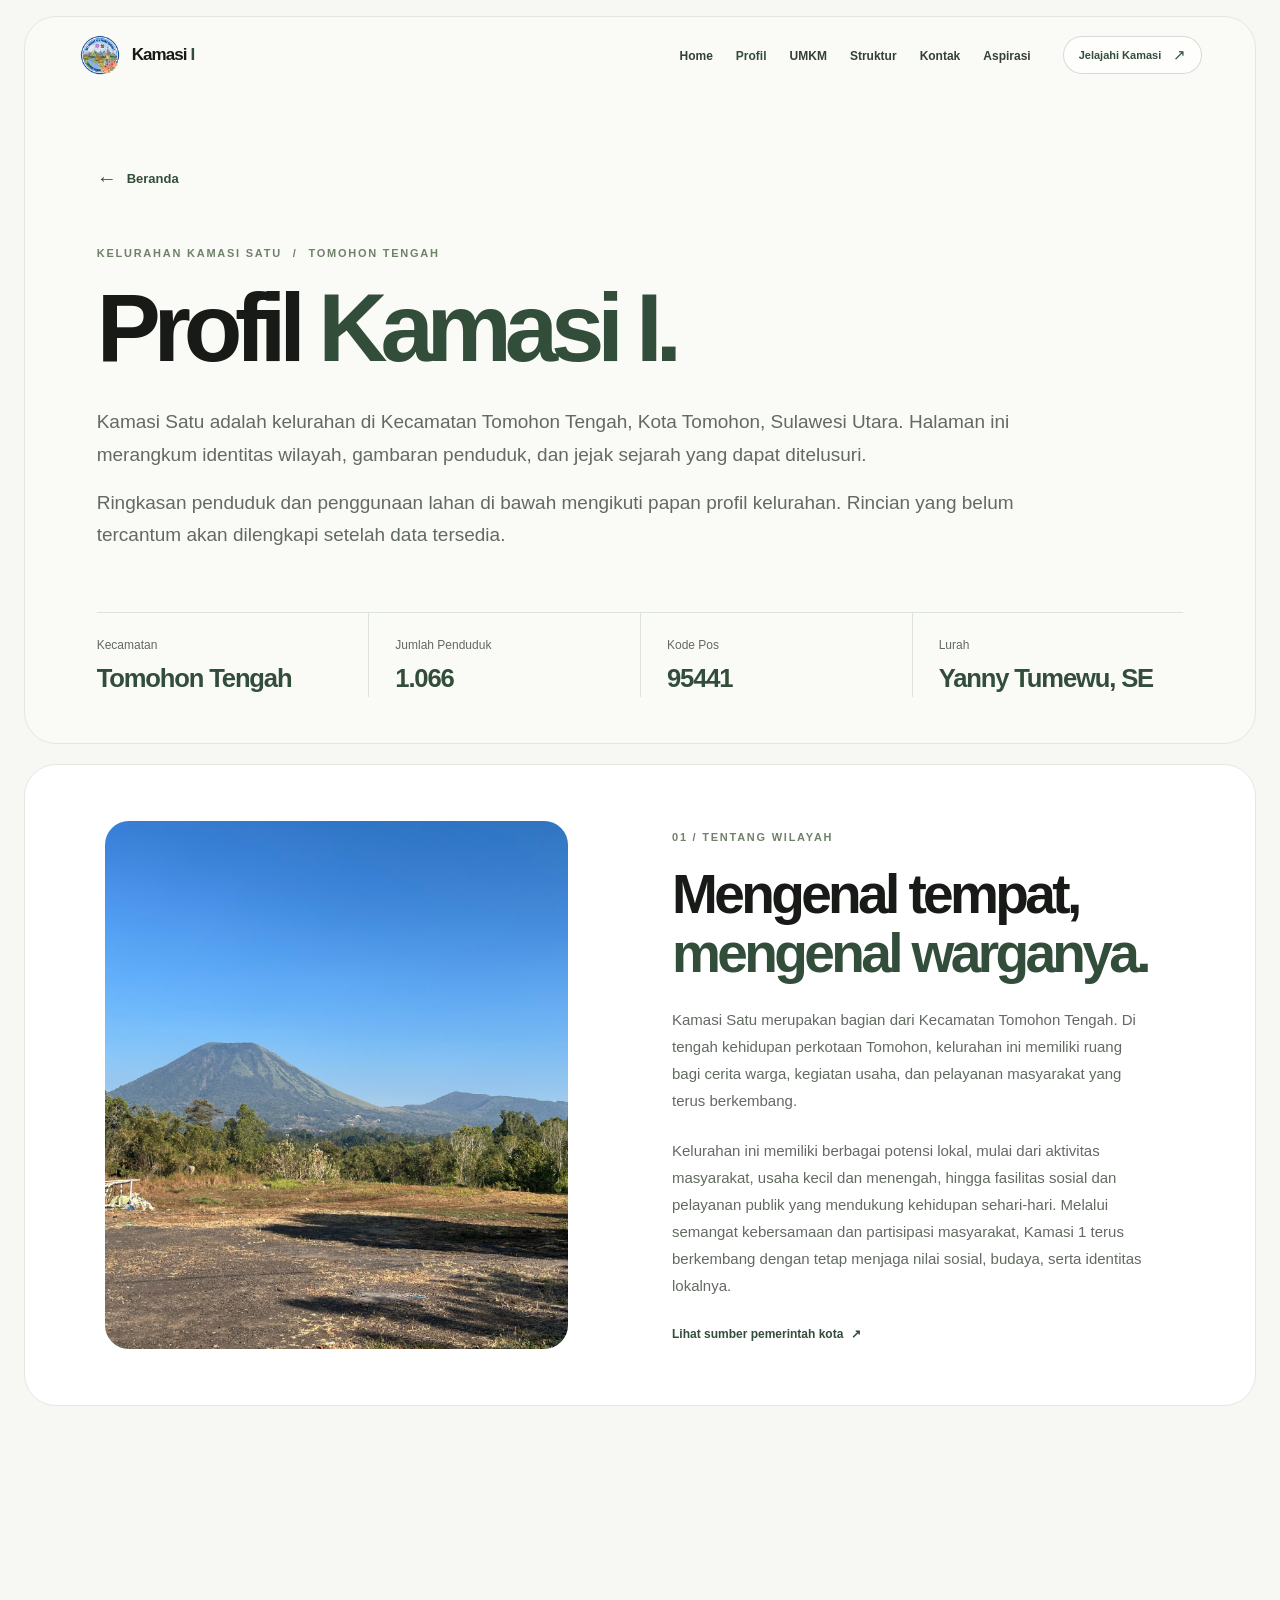
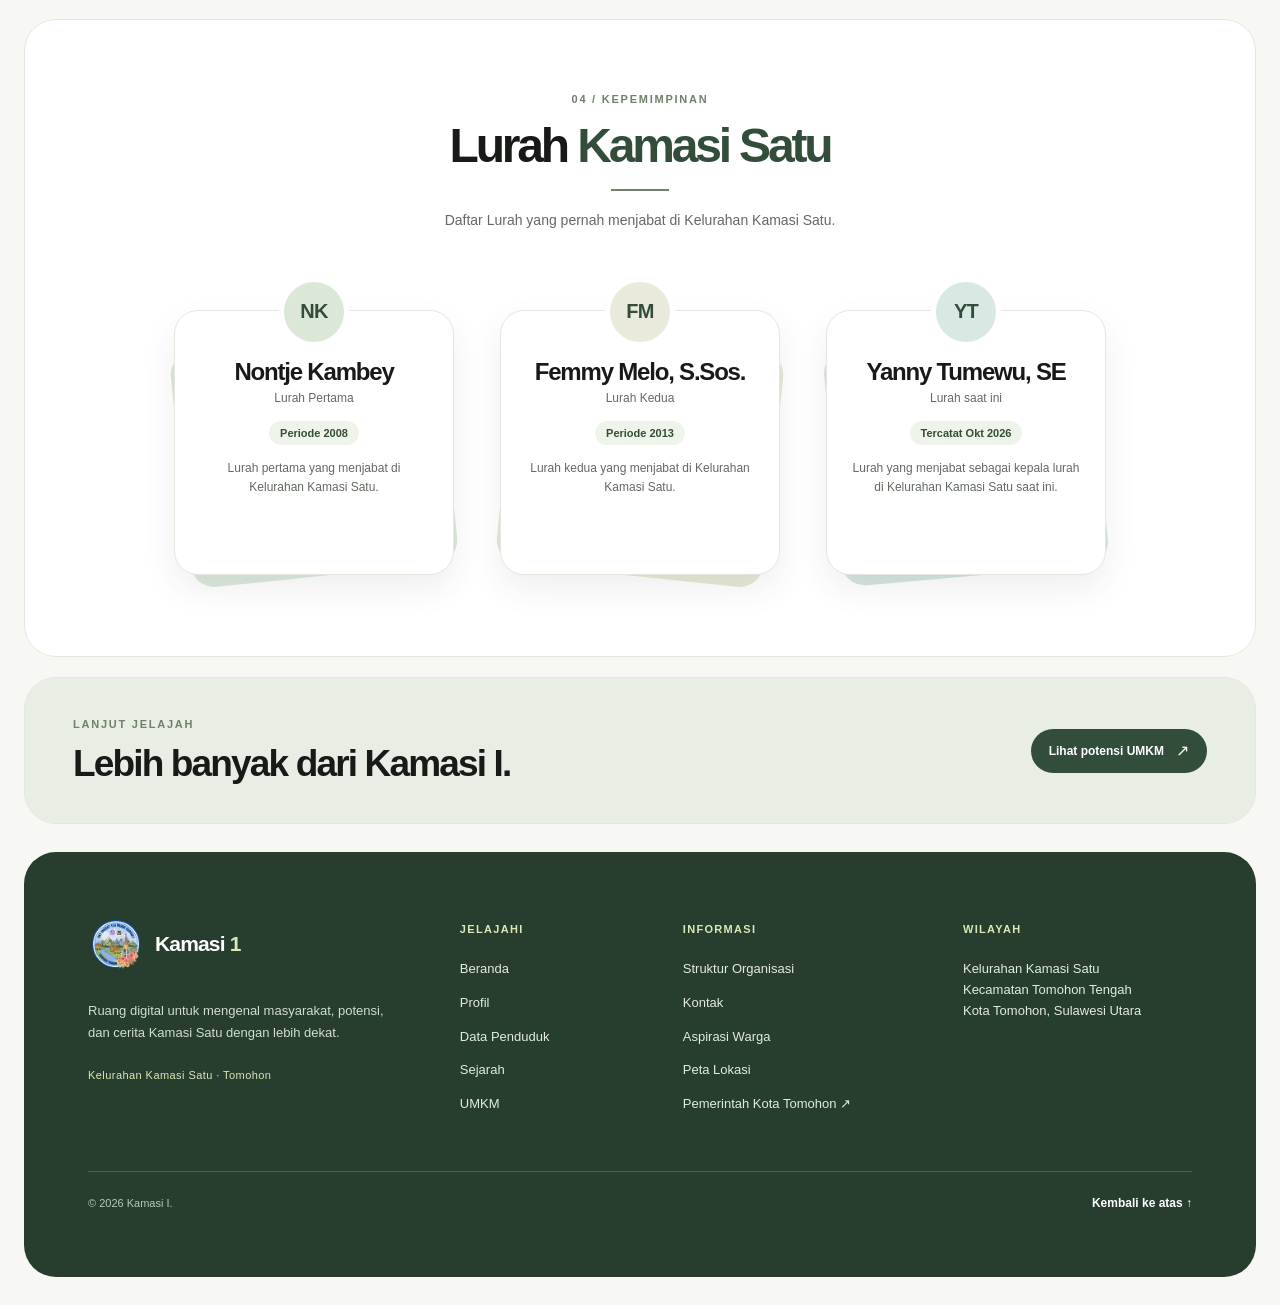
==== profile.html @ f01080e0 "update statistik agama penduduk" ====
<!doctype html>
<html lang="id">
  <head>
    <meta charset="UTF-8" />
    <meta name="viewport" content="width=device-width, initial-scale=1" />
    <meta name="description" content="Profil Kelurahan Kamasi Satu, Tomohon Tengah: identitas wilayah, data penduduk sementara, dan catatan sejarah bersumber." />
    <meta name="theme-color" content="#f7f7f3" />
    <title>Profil Kamasi I — Kota Tomohon</title>
    <link rel="icon" href="assets/icons/logokamasi.png" type="image/png" />
    <link rel="stylesheet" href="css/reset.css" />
    <link rel="stylesheet" href="css/variables.css" />
    <link rel="stylesheet" href="css/style.css" />
    <link rel="stylesheet" href="css/components.css" />
    <link rel="stylesheet" href="css/responsive.css" />
    <link rel="stylesheet" href="css/profile-page.css" />
    <script defer src="js/navbar.js"></script>
    <script defer src="js/animation.js"></script>
    <script defer src="js/umkm.js"></script>
    <script defer src="js/main.js"></script>
  </head>
  <body class="profile-page">
    <a class="skip-link" href="#main-content">Lewati ke konten utama</a>

    <header class="site-header" id="site-header">
      <nav class="navbar container" aria-label="Navigasi utama">
        <a class="navbar__brand" href="index.html#home" aria-label="Kamasi I, kembali ke beranda">
          <img class="navbar__logo" src="assets/icons/logokamasi.png" alt="" width="44" height="44" />
          <span class="navbar__brand-name">Kamasi <span>I</span></span>
        </a>

        <div class="navbar__desktop">
          <ul class="navbar__menu">
            <li><a class="navbar__link" href="index.html#home">Home</a></li>
            <li><a class="navbar__link" href="profile.html" aria-current="page">Profil</a></li>
            <li><a class="navbar__link" href="index.html#umkm">UMKM</a></li>
            <li><a class="navbar__link" href="index.html#structure" aria-label="Struktur Organisasi">Struktur</a></li>
            <li><a class="navbar__link" href="index.html#contact">Kontak</a></li>
            <li><a class="navbar__link" href="index.html#aspiration">Aspirasi</a></li>
          </ul>
          <a class="navbar__cta" href="index.html#umkm">Jelajahi Kamasi <span aria-hidden="true">↗</span></a>
        </div>

        <button class="navbar__toggle" type="button" aria-label="Buka menu navigasi" aria-controls="mobile-menu" aria-expanded="false">
          <span></span><span></span><span></span>
        </button>
        <div class="navbar__mobile" id="mobile-menu" inert>
          <ul class="navbar__mobile-list">
            <li><a href="index.html#home">Home</a></li>
            <li><a href="profile.html" aria-current="page">Profil</a></li>
            <li><a href="index.html#umkm">UMKM</a></li>
            <li><a href="index.html#structure" aria-label="Struktur Organisasi">Struktur</a></li>
            <li><a href="index.html#contact">Kontak</a></li>
            <li><a href="index.html#aspiration">Aspirasi</a></li>
          </ul>
        </div>
      </nav>
    </header>

    <main id="main-content">
      <section class="profile-page__hero container" id="profile" aria-labelledby="profile-page-title">
        <a class="profile-page__back" href="index.html#home"><span aria-hidden="true">←</span> Beranda</a>
        <p class="profile-page__eyebrow animate-in">KELURAHAN KAMASI SATU <span aria-hidden="true">/</span> TOMOHON TENGAH</p>
        <h1 class="profile-page__title animate-in" id="profile-page-title">Profil <span>Kamasi I.</span></h1>
        <div class="profile-page__lead animate-in">
          <p>Kamasi Satu adalah kelurahan di Kecamatan Tomohon Tengah, Kota Tomohon, Sulawesi Utara. Halaman ini merangkum identitas wilayah, gambaran penduduk, dan jejak sejarah yang dapat ditelusuri.</p>
          <p>Ringkasan penduduk dan penggunaan lahan di bawah mengikuti papan profil kelurahan. Rincian yang belum tercantum akan dilengkapi setelah data tersedia.</p>
        </div>

        <dl class="profile-page__quick-facts animate-in" aria-label="Identitas singkat Kamasi Satu">
          <div><dt>Kecamatan</dt><dd>Tomohon Tengah</dd></div>
          <div><dt>Jumlah Penduduk</dt><dd>1.066</dd></div>
          <div><dt>Kode Pos</dt><dd>95441</dd></div>
          <div><dt>Lurah</dt><dd>Yanny Tumewu, SE</dd></div>
        </dl>
      </section>

      <section class="profile-page__overview container" aria-labelledby="overview-title">
        <figure class="profile-page__photo">
          <img src="assets/images/profile/kamasi1.jpg" alt="Pemandangan pegunungan dan kawasan hijau di sekitar Tomohon" width="4032" height="3024" loading="lazy" decoding="async" />
        </figure>
        <div class="profile-page__overview-copy">
          <p class="profile-page__kicker">01 / TENTANG WILAYAH</p>
          <h2 id="overview-title">Mengenal tempat,<br /><span>mengenal warganya.</span></h2>
          <p>Kamasi Satu merupakan bagian dari Kecamatan Tomohon Tengah. Di tengah kehidupan perkotaan Tomohon, kelurahan ini memiliki ruang bagi cerita warga, kegiatan usaha, dan pelayanan masyarakat yang terus berkembang.</p>
          <p>Kelurahan ini memiliki berbagai potensi lokal, mulai dari aktivitas masyarakat, usaha kecil dan menengah, hingga fasilitas sosial dan pelayanan publik yang mendukung kehidupan sehari-hari. Melalui semangat kebersamaan dan partisipasi masyarakat, Kamasi 1 terus berkembang dengan tetap menjaga nilai sosial, budaya, serta identitas lokalnya.</p>
          <a href="https://tomohon.go.id/kecamatan-tomohon-tengah/" target="_blank" rel="noopener noreferrer">Lihat sumber pemerintah kota <span aria-hidden="true">↗</span></a>
        </div>
      </section>

      <section class="profile-page__section profile-page__population container" id="population" aria-labelledby="population-title">
        <div class="profile-page__section-heading">
          <div>
            <p class="profile-page__kicker">02 / STATISTIK WILAYAH</p>
            <h2 id="population-title">Kamasi I <span>dalam angka.</span></h2>
            <p class="profile-page__population-intro">Gambaran penduduk dan penggunaan lahan berdasarkan papan profil kelurahan.</p>
          </div>
        </div>

        <!-- Angka mengikuti foto papan profil. TODO: konfirmasi tahun data, satuan luas, dan total luas wilayah. -->
        <dl class="profile-page__metrics" aria-label="Ringkasan penduduk dan luas lahan Kamasi Satu">
          <div><dt>Penduduk</dt><dd><strong>1.066</strong><span>jiwa</span></dd></div>
          <div><dt>Luas permukiman</dt><dd><strong>32</strong><span>ha/m²</span></dd></div>
          <div><dt>Luas pertanian</dt><dd><strong>33</strong><span>ha/m²</span></dd></div>
          <div><dt>Kepala keluarga</dt><dd><strong>372</strong><span>KK</span></dd></div>
        </dl>

        <figure class="profile-page__gender" aria-label="Komposisi penduduk menurut jenis kelamin">
          <progress class="profile-page__gender-bar" max="1066" value="537" aria-label="Laki-laki 537 jiwa atau 50,4 persen; perempuan 529 jiwa atau 49,6 persen">50,4%</progress>
          <figcaption class="profile-page__gender-legend">
            <p class="profile-page__gender-label profile-page__gender-label--male"><span>Laki-laki <strong>537</strong></span><small>50,4%</small></p>
            <p class="profile-page__gender-label profile-page__gender-label--female"><span>Perempuan <strong>529</strong></span><small>49,6%</small></p>
          </figcaption>
        </figure>

        <div class="profile-page__population-details">
          <div class="profile-page__stat-group">
            <h3>Penggunaan lahan</h3>
            <dl class="profile-page__stat-list">
              <div><dt>Permukiman</dt><dd>32 ha/m²</dd></div>
              <div><dt>Pertanian</dt><dd>33 ha/m²</dd></div>
              <div><dt>Pekarangan</dt><dd>20 ha/m²</dd></div>
              <div><dt>Pemakaman</dt><dd>6.000 m²</dd></div>
            </dl>
          </div>
          <div class="profile-page__stat-group">
            <h3>Kepala keluarga</h3>
            <dl class="profile-page__stat-list">
              <div><dt>Laki-laki</dt><dd>281</dd></div>
              <div><dt>Perempuan</dt><dd>91</dd></div>
              <div><dt>Total</dt><dd>372</dd></div>
            </dl>
          </div>
          <div class="profile-page__stat-group">
            <h3 class="profile-page__age-heading">Kategori usia <span class="profile-page__estimate-label">Estimasi</span></h3>

            <!-- Estimasi proporsional dari 1.065 jiwa yang terisi pada tabel umur; metode dan pembulatan ada di README.md. -->
            <dl class="profile-page__stat-list profile-page__age-estimates" aria-label="Estimasi kategori usia berdasarkan 1.065 jiwa yang tercatat pada tabel umur">
              <div><dt>Balita <small>0–6 tahun</small></dt><dd><strong>≈73</strong><small>jiwa · 6,9%</small></dd></div>
              <div><dt>Anak <small>7–17 tahun</small></dt><dd><strong>≈165</strong><small>jiwa · 15,5%</small></dd></div>
              <div><dt>Dewasa <small>18–64 tahun</small></dt><dd><strong>≈703</strong><small>jiwa · 66,0%</small></dd></div>
              <div><dt>Lansia <small>65+ tahun</small></dt><dd><strong>≈124</strong><small>jiwa · 11,6%</small></dd></div>
            </dl>
          </div>
        </div>
        <div class="profile-page__religion" aria-labelledby="religion-title">
          <h3 id="religion-title">Agama penduduk</h3>
          <!-- Jumlah agama diberikan oleh pengguna; total 1.066 jiwa. -->
          <dl class="profile-page__religion-grid">
            <div><dt>Katolik</dt><dd><strong>67</strong><span>jiwa</span></dd></div>
            <div><dt>Islam</dt><dd><strong>36</strong><span>jiwa</span></dd></div>
            <div><dt>Kristen</dt><dd><strong>963</strong><span>jiwa</span></dd></div>
          </dl>
        </div>
      </section>

      <section class="profile-page__section profile-page__history container" id="history" aria-labelledby="history-title">
        <div class="profile-page__section-heading">
          <div>
            <p class="profile-page__kicker">03 / JEJAK SEJARAH</p>
            <h2 id="history-title">Sejarah mengenai<br /><span>Kamasi Satu</span></h2>
          </div>
        </div>

        <ol class="profile-page__timeline">
          <li>
            <span class="profile-page__year"><time datetime="2008">2008</time></span>
            <div>
              <h3>Awal Pemekaran Kamasi Satu</h3>
              <p>Pertumbuhan populasi yang berpusat di wilayah Tomohon Tengah menuntut adanya efisiensi pelayanan administrasi pemerintahan. Wilayah Kelurahan Kamasi induk kemudian dimekarkan menjadi dua kelurahan, yaitu Kelurahan Kamasi dan Kelurahan Kamasi I</p>
            </div>
          </li>
          <li>
            <span class="profile-page__year"><time datetime="2018">2018</time></span>
            <div>
              <h3>Peringatan satu dekade kelurahan</h3>
              <p>Pemerintah Kota Tomohon memberitakan ibadah syukur HUT ke-10 Kelurahan Kamasi Satu pada 29 Agustus 2018. Peristiwa ini menjadi salah satu penanda sejarah kelurahan yang terdokumentasi.</p>
            </div>
          </li>
          <li>
            <span class="profile-page__year">Kini</span>
            <div>
              <h3>Bagian dari Tomohon Tengah</h3>
              <p>Situs Pemerintah Kota Tomohon mencantumkan Kamasi Satu sebagai salah satu kelurahan di Kecamatan Tomohon Tengah.</p>
            </div>
          </li>
        </ol>
      </section>

      <section class="profile-page__section profile-page__leaders container" id="leaders" aria-labelledby="leaders-title">
        <div class="profile-page__section-heading">
          <div>
            <p class="profile-page__kicker">04 / KEPEMIMPINAN</p>
            <h2 id="leaders-title">Lurah <span>Kamasi Satu</span></h2>
          </div>
          <p>Daftar Lurah yang pernah menjabat di Kelurahan Kamasi Satu.</p>
        </div>

        <ol class="profile-page__leader-list">
          <li class="profile-page__leader">
            <article class="profile-page__leader-card">
              <span class="profile-page__leader-avatar" aria-hidden="true">NK</span>
              <h3>Nontje Kambey</h3>
              <p class="profile-page__leader-role">Lurah Pertama</p>
              <p class="profile-page__leader-period">Periode <time datetime="2008">2008</time></p>
              <p class="profile-page__leader-description">Lurah pertama yang menjabat di Kelurahan Kamasi Satu.</p>
            </article>
          </li>
          <li class="profile-page__leader">
            <article class="profile-page__leader-card">
              <span class="profile-page__leader-avatar" aria-hidden="true">FM</span>
              <h3>Femmy Melo, S.Sos.</h3>
              <p class="profile-page__leader-role">Lurah Kedua</p>
              <p class="profile-page__leader-period">Periode <time datetime="2013">2013</time></p>
              <p class="profile-page__leader-description">Lurah kedua yang menjabat di Kelurahan Kamasi Satu.</p>
            </article>
          </li>
          <li class="profile-page__leader">
            <article class="profile-page__leader-card">
              <span class="profile-page__leader-avatar" aria-hidden="true">YT</span>
              <h3>Yanny Tumewu, SE</h3>
              <p class="profile-page__leader-role">Lurah saat ini</p>
              <p class="profile-page__leader-period">Tercatat <time datetime="2026-10">Okt 2026</time></p>
              <p class="profile-page__leader-description">Lurah yang menjabat sebagai kepala lurah di Kelurahan Kamasi Satu saat ini.</p>
            </article>
          </li>
        </ol>
      </section>

      <div class="profile-page__next container">
        <div><p class="profile-page__kicker">LANJUT JELAJAH</p><h2>Lebih banyak dari Kamasi I.</h2></div>
        <a class="button button--primary" href="index.html#umkm">Lihat potensi UMKM <span aria-hidden="true">↗</span></a>
      </div>
    </main>

    <footer class="site-footer container">
      <div class="site-footer__main">
        <div class="site-footer__about">
          <a class="site-footer__brand" href="index.html#home" aria-label="Kamasi I, kembali ke beranda">
            <img src="assets/icons/logokamasi.png" alt="" width="56" height="56" />
            <span>Kamasi <strong>1</strong></span>
          </a>
          <p>Ruang digital untuk mengenal masyarakat, potensi, dan cerita Kamasi Satu dengan lebih dekat.</p>
          <span class="site-footer__identity">Kelurahan Kamasi Satu · Tomohon</span>
        </div>
        <nav class="site-footer__column" aria-label="Jelajahi situs">
          <h2>Jelajahi</h2>
          <ul>
            <li><a href="index.html#home">Beranda</a></li>
            <li><a href="profile.html">Profil</a></li>
            <li><a href="profile.html#population">Data Penduduk</a></li>
            <li><a href="profile.html#history">Sejarah</a></li>
            <li><a href="index.html#umkm">UMKM</a></li>
          </ul>
        </nav>
        <nav class="site-footer__column" aria-label="Informasi warga">
          <h2>Informasi</h2>
          <ul>
            <li><a href="index.html#structure">Struktur Organisasi</a></li>
            <li><a href="index.html#contact">Kontak</a></li>
            <li><a href="index.html#aspiration">Aspirasi Warga</a></li>
            <li><a href="index.html#contact-map">Peta Lokasi</a></li>
            <li><a href="https://tomohon.go.id/" target="_blank" rel="noopener noreferrer">Pemerintah Kota Tomohon <span aria-hidden="true">↗</span></a></li>
          </ul>
        </nav>
        <div class="site-footer__column site-footer__location">
          <h2>Wilayah</h2>
          <address>Kelurahan Kamasi Satu<br />Kecamatan Tomohon Tengah<br />Kota Tomohon, Sulawesi Utara</address>
        </div>
      </div>
      <div class="site-footer__bottom">
        <p>© <span id="footer-year">2026</span> Kamasi I.</p>
        <a href="#profile">Kembali ke atas <span aria-hidden="true">↑</span></a>
      </div>
    </footer>
  </body>
</html>
---- css/variables.css ----
:root {
  color-scheme: light;
  --background: #f7f7f3;
  --surface: #ffffff;
  --primary: #334d3b;
  --primary-dark: #273d2e;
  --primary-light: #70816a;
  --accent: #dce7b5;
  --text-primary: #181a18;
  --text-secondary: #626a61;
  --border: #e5e7df;
  --radius-small: 10px;
  --radius-medium: 16px;
  --radius-large: 24px;
  --radius-xl: 32px;
  --container-width: 1280px;
  --shadow-soft: 0 12px 34px rgb(35 52 38 / 8%);
  --font-sans: "Inter", "Helvetica Neue", Arial, sans-serif;
}
---- css/style.css ----
body {
  min-width: 320px;
  overflow-x: clip;
  background: var(--background);
  color: var(--text-primary);
  font-family: var(--font-sans);
  -webkit-font-smoothing: antialiased;
}

.container {
  width: min(calc(100% - 48px), var(--container-width));
  margin-inline: auto;
}

.skip-link {
  position: fixed;
  z-index: 100;
  top: 12px;
  left: 12px;
  transform: translateY(-150%);
  border-radius: var(--radius-small);
  background: var(--primary);
  color: var(--surface);
  padding: 12px 16px;
}

.skip-link:focus {
  transform: translateY(0);
}

main {
  padding-top: 16px;
}

.hero {
  position: relative;
  overflow: hidden;
  border: 1px solid rgb(225 229 219 / 80%);
  border-radius: var(--radius-xl);
  background: #f5f6f0;
  box-shadow: 0 18px 55px rgb(40 51 38 / 5%);
  scroll-margin-top: 16px;
}

.hero__viewport { height: var(--hero-panel-height, auto); overflow: hidden; transition: height 500ms cubic-bezier(0.22, 0.68, 0.25, 1); }
.hero__track { display: grid; grid-template-columns: 100% 100%; align-items: start; transition: transform 500ms cubic-bezier(0.22, 0.68, 0.25, 1); }
.hero--video .hero__track { transform: translateX(-100%); }
.hero__slide { position: relative; min-width: 0; }
.hero__slide[hidden] { display: none; }
.hero__slide[inert] { visibility: hidden; transition: visibility 0s 500ms; }
.hero__slide--home { display: grid; grid-template-columns: 47% 53%; min-height: min(820px, max(760px, calc(100svh - 32px))); }
.hero__slide--video { display: flex; flex-direction: column; gap: 26px; padding: 202px clamp(40px, 5vw, 72px) 40px; }
.hero__video-intro { width: 100%; max-width: 960px; align-self: center; }
.hero__video-frame { position: relative; display: grid; width: 100%; max-width: 960px; flex: none; align-self: center; aspect-ratio: 16 / 9; overflow: hidden; border-radius: var(--radius-large); background: #d7dfd0; }
.hero__video-poster,
.hero__video { position: absolute; width: 100%; height: 100%; object-fit: cover; }
.hero__video { object-fit: contain; background: #181a18; }
.hero__video-frame [hidden] { display: none; }

.hero__content {
  position: relative;
  z-index: 2;
  display: flex;
  min-width: 0;
  flex-direction: column;
  justify-content: space-between;
  padding: 184px 16px 210px clamp(40px, 5vw, 72px);
}

.hero__intro {
  position: relative;
  z-index: 2;
}

.hero__eyebrow {
  display: flex;
  align-items: center;
  gap: 11px;
  color: var(--primary);
  font-size: 11px;
  font-weight: 700;
  letter-spacing: 0.19em;
  line-height: 1.5;
  text-transform: uppercase;
}

.hero__eyebrow-dot,
.hero__visual-label-dot {
  width: 7px;
  height: 7px;
  flex: none;
  border-radius: 50%;
  background: #8da276;
  box-shadow: 0 0 0 4px rgb(141 162 118 / 16%);
}

.hero__title {
  width: max-content;
  max-width: calc(100vw - 48px);
  margin-top: 32px;
  font-size: clamp(52px, 5.1vw, 70px);
  font-weight: 550;
  letter-spacing: -0.068em;
  line-height: 1.035;
}

.hero__title span {
  color: var(--primary);
}

.hero__description {
  max-width: 430px;
  margin-top: 29px;
  color: var(--text-secondary);
  font-size: 16px;
  line-height: 1.8;
}

.hero__actions {
  display: flex;
  flex-wrap: wrap;
  align-items: center;
  gap: 8px;
  margin-top: 26px;
}

.hero__location {
  display: flex;
  align-items: center;
  gap: 10px;
  margin-top: 32px;
  color: var(--text-secondary);
  font-size: 11px;
  font-weight: 600;
  letter-spacing: 0.07em;
  text-transform: uppercase;
}

.hero__location-line {
  width: 22px;
  height: 1px;
  background: var(--primary-light);
}

.hero__visual {
  position: relative;
  min-width: 0;
  overflow: hidden;
  background: linear-gradient(155deg, #d7dfd0 8%, #829779 50%, #3f6247 100%);
}

.hero__visual::before,
.hero__visual::after {
  position: absolute;
  right: -10%;
  bottom: -18%;
  width: 120%;
  height: 52%;
  border-radius: 50% 50% 0 0;
  background: rgb(30 70 48 / 25%);
  content: "";
}

.hero__visual::after {
  right: 15%;
  bottom: -26%;
  background: rgb(24 58 42 / 25%);
}

.hero__image {
  position: absolute;
  z-index: 1;
  width: 100%;
  height: 100%;
  object-fit: cover;
  object-position: 58% center;
}

.hero__visual--image-missing .hero__image {
  display: none;
}

.hero__visual-wash {
  position: absolute;
  z-index: 2;
  inset: 0;
  background: linear-gradient(90deg, #f5f6f0 0%, rgb(245 246 240 / 88%) 5%, rgb(245 246 240 / 38%) 23%, transparent 48%),
    linear-gradient(0deg, rgb(20 35 24 / 28%), transparent 30%);
  pointer-events: none;
}

.hero__visual-label {
  position: absolute;
  z-index: 3;
  right: 32px;
  bottom: 42px;
  display: flex;
  align-items: center;
  gap: 10px;
  border: 1px solid rgb(255 255 255 / 30%);
  border-radius: 100px;
  background: rgb(29 47 34 / 38%);
  color: #fff;
  padding: 10px 14px;
  font-size: 11px;
  letter-spacing: 0.02em;
  backdrop-filter: blur(8px);
}

.hero__visual-label-dot {
  width: 5px;
  height: 5px;
  background: var(--accent);
  box-shadow: none;
}

.profile {
  margin-top: 28px;
  border: 1px solid var(--border);
  border-radius: var(--radius-xl);
  background: var(--surface);
  padding: clamp(36px, 5vw, 72px);
  scroll-margin-top: 100px;
}

.profile__header {
  display: grid;
  grid-template-columns: 1.15fr 0.85fr;
  align-items: end;
  gap: 48px;
  margin-bottom: 42px;
}

.profile__title {
  margin-top: 28px;
  font-size: clamp(42px, 4.5vw, 60px);
  font-weight: 550;
  letter-spacing: -0.063em;
  line-height: 1.08;
}

.profile__title span { color: var(--primary); }

.profile__lead {
  max-width: 420px;
  padding-bottom: 5px;
  color: var(--text-secondary);
  font-size: 15px;
  line-height: 1.8;
}

.profile__grid {
  display: grid;
  grid-template-columns: 1.1fr 0.9fr;
  gap: 20px;
}

.profile__image-wrap {
  position: relative;
  min-width: 0;
  min-height: 560px;
  margin: 0;
  overflow: hidden;
  border-radius: var(--radius-large);
  background: linear-gradient(145deg, #dfe8d7, #809b80 58%, #355340);
}

.profile__image {
  position: absolute;
  width: 100%;
  height: 100%;
  object-fit: cover;
  object-position: 53% center;
}

.profile__image-wrap--image-missing .profile__image { display: none; }

.profile__image-caption {
  position: absolute;
  right: 22px;
  bottom: 22px;
  border: 1px solid rgb(255 255 255 / 40%);
  border-radius: 100px;
  background: rgb(255 255 255 / 89%);
  color: var(--primary);
  padding: 10px 15px;
  font-size: 11px;
  font-weight: 650;
  backdrop-filter: blur(8px);
}

.profile__summary {
  display: flex;
  min-width: 0;
  flex-direction: column;
  justify-content: space-between;
  gap: 24px;
  border: 1px solid #ebeee5;
  border-radius: var(--radius-large);
  background: #f5f7f1;
  padding: clamp(24px, 2.8vw, 36px);
}

.profile__summary-title {
  margin-top: 0;
  font-size: clamp(30px, 3vw, 40px);
  font-weight: 550;
  letter-spacing: -0.055em;
  line-height: 1.13;
}

.profile__summary-text {
  max-width: 410px;
  margin-top: 16px;
  color: var(--text-secondary);
  font-size: 14px;
  line-height: 1.75;
}

.profile__facts {
  display: grid;
  grid-template-columns: repeat(2, minmax(0, 1fr));
  gap: 8px;
  margin: 0;
}

.profile__footnote {
  margin-top: 22px;
  color: var(--text-secondary);
  font-size: 11px;
  line-height: 1.6;
}

.population {
  margin-top: 28px;
  border: 1px solid #dfe6db;
  border-radius: var(--radius-xl);
  background: #edf2e9;
  padding: clamp(36px, 5vw, 72px);
  scroll-margin-top: 100px;
}

.population__header {
  display: grid;
  grid-template-columns: 1.15fr 0.85fr;
  align-items: end;
  gap: 48px;
  margin-bottom: 42px;
}

.population__title {
  margin-top: 28px;
  font-size: clamp(44px, 4.7vw, 62px);
  font-weight: 550;
  letter-spacing: -0.063em;
  line-height: 1.06;
}

.population__title span { color: var(--primary); }

.population__header-side {
  max-width: 420px;
  padding-bottom: 5px;
}

.population__header-side p {
  margin-top: 18px;
  color: var(--text-secondary);
  font-size: 15px;
  line-height: 1.75;
}

.population__overview {
  display: grid;
  grid-template-columns: 0.92fr 1.08fr;
  gap: 16px;
}

.population__summary-cards {
  display: grid;
  grid-template-columns: repeat(2, minmax(0, 1fr));
  gap: 14px;
}

.population__age-panel {
  margin-top: 16px;
  border: 1px solid var(--border);
  border-radius: var(--radius-large);
  background: var(--surface);
  padding: clamp(28px, 3.5vw, 42px);
}

.population__age-heading {
  display: flex;
  align-items: end;
  justify-content: space-between;
  gap: 32px;
  margin-bottom: 35px;
}

.population__age-heading h3 {
  margin-top: 8px;
  font-size: 30px;
  font-weight: 550;
  letter-spacing: -0.045em;
}

.population__age-heading > p {
  max-width: 250px;
  color: var(--text-secondary);
  font-size: 12px;
  line-height: 1.6;
}

.population__age-list {
  display: grid;
  grid-template-columns: repeat(3, minmax(0, 1fr));
  gap: 34px;
}

.population__note {
  margin-top: 30px;
  padding-top: 19px;
  border-top: 1px solid var(--border);
  color: var(--text-secondary);
  font-size: 11px;
  line-height: 1.6;
}

.umkm,
.history,
.structure,
.contact {
  margin-top: 28px;
  border: 1px solid var(--border);
  border-radius: var(--radius-xl);
  padding: clamp(36px, 5vw, 72px);
  scroll-margin-top: 100px;
}

.umkm { background: var(--surface); }
.history { background: #f4f3ed; }
.structure { background: var(--surface); }
.contact { background: #fafbf7; padding: clamp(28px, 4vw, 52px); }

.history__header,
.structure__header {
  display: grid;
  grid-template-columns: 1.15fr 0.85fr;
  align-items: end;
  gap: 48px;
  margin-bottom: 42px;
}

.contact__header { display: block; margin-bottom: 30px; }
.contact .contact__title { margin-top: 0; font-size: clamp(38px, 4.3vw, 54px); }

.history__title,
.structure__title,
.contact__title {
  margin-top: 28px;
  font-size: clamp(42px, 4.5vw, 60px);
  font-weight: 550;
  letter-spacing: -0.063em;
  line-height: 1.08;
}

.history__title span,
.structure__title span,
.contact__title span { color: var(--primary); }

.history__header-side,
.structure__header-side,
.contact__header-side { max-width: 420px; padding-bottom: 5px; }

.history__header-side p,
.structure__header-side p,
.contact__header-side p {
  margin-top: 18px;
  color: var(--text-secondary);
  font-size: 15px;
  line-height: 1.75;
}

.umkm__eyebrow { color: var(--primary-light); font-size: 10px; font-weight: 700; letter-spacing: 0.14em; }
.umkm__title { margin-top: 17px; font-size: clamp(48px, 5.6vw, 72px); font-weight: 550; letter-spacing: -0.07em; line-height: 1.02; }
.umkm__title span { color: var(--primary); }
.umkm__intro { max-width: 720px; margin-top: 18px; color: var(--text-secondary); font-size: clamp(16px, 1.6vw, 19px); line-height: 1.6; }

.umkm__panel {
  display: grid;
  grid-template-columns: 1.05fr 0.95fr;
  align-items: center;
  gap: clamp(24px, 3.5vw, 48px);
  margin-top: 26px;
}
.umkm__panel[hidden] { display: none; }

.umkm__visual {
  position: relative;
  min-width: 0;
  min-height: 360px;
  margin: 0;
  overflow: hidden;
  border-radius: var(--radius-large);
  background: #e2e9dc;
}

.umkm__visual::after {
  position: absolute;
  inset: 60% 0 0;
  background: linear-gradient(0deg, rgb(20 35 24 / 25%), transparent);
  content: "";
  pointer-events: none;
}

.umkm__image {
  position: absolute;
  inset: 0;
  width: 100%;
  height: 100%;
  object-fit: cover;
  object-position: center;
}

.umkm__visual--image-missing .umkm__image { display: none; }
.umkm__visual--image-missing .umkm__image-caption { display: none; }
.umkm__visual--image-missing::before { position: absolute; inset: 0; display: grid; place-items: center; color: var(--primary); content: "Foto belum tersedia"; font-size: 14px; font-weight: 650; }

.umkm__image-caption {
  position: absolute;
  z-index: 1;
  bottom: 22px;
  left: 22px;
  border: 1px solid rgb(255 255 255 / 40%);
  border-radius: 100px;
  background: rgb(255 255 255 / 91%);
  color: var(--primary);
  padding: 10px 15px;
  font-size: 11px;
  font-weight: 650;
  backdrop-filter: blur(8px);
}

.umkm__detail { min-width: 0; padding-block: 8px; }
.umkm__detail-kicker { color: var(--primary-light); font-size: 10px; font-weight: 700; letter-spacing: 0.12em; }
.umkm__detail h3 { margin-top: 12px; font-size: clamp(36px, 3.6vw, 48px); font-weight: 550; letter-spacing: -0.065em; line-height: 1.06; }
.umkm__detail-lead { max-width: 530px; margin-top: 16px; color: var(--text-secondary); font-size: clamp(15px, 1.4vw, 18px); line-height: 1.65; }
.umkm__detail-note { max-width: 530px; margin-top: 20px; border-top: 1px solid var(--border); padding-top: 16px; color: var(--text-secondary); font-size: 12px; line-height: 1.6; }

.umkm__footnote,
.history__footnote,
.structure__footnote,
.contact__footnote {
  margin-top: 22px;
  color: var(--text-secondary);
  font-size: 11px;
  line-height: 1.6;
}

.history__grid {
  display: grid;
  grid-template-columns: 0.84fr 1.16fr;
  gap: 18px;
}

.history__timeline-wrap {
  min-width: 0;
  border: 1px solid var(--border);
  border-radius: var(--radius-large);
  background: var(--surface);
  padding: clamp(28px, 3.5vw, 44px);
}

.structure__chart { max-width: 1120px; margin-inline: auto; }

.structure__branches {
  position: relative;
  height: 56px;
  margin-inline: 16.66%;
  border-bottom: 1px solid #d8e1d4;
}

.structure__branches::before {
  position: absolute;
  top: 0;
  left: 50%;
  height: 100%;
  border-left: 1px solid #d8e1d4;
  content: "";
}

.structure__team {
  display: grid;
  grid-template-columns: repeat(3, minmax(0, 1fr));
  gap: 16px;
  margin-top: 18px;
}

.structure__neighborhoods {
  max-width: 1120px;
  margin: 48px auto 0;
  border-top: 1px solid var(--border);
  padding-top: 36px;
  scroll-margin-top: 100px;
}

.structure__neighborhoods-header {
  display: flex;
  align-items: end;
  justify-content: space-between;
  gap: 24px;
}

.structure__neighborhoods-kicker {
  color: var(--primary-light);
  font-size: 10px;
  font-weight: 700;
  letter-spacing: 0.12em;
}

.structure__neighborhoods-header h3 {
  margin-top: 8px;
  font-size: clamp(26px, 2.8vw, 34px);
  font-weight: 550;
  letter-spacing: -0.05em;
  line-height: 1.15;
}

.structure__neighborhoods-header > p {
  max-width: 390px;
  color: var(--text-secondary);
  font-size: 13px;
  line-height: 1.6;
}

.structure__neighborhoods-grid {
  display: flex;
  flex-wrap: wrap;
  justify-content: center;
  gap: 16px;
  margin-top: 25px;
}

.contact__grid {
  display: grid;
  grid-template-columns: 0.9fr 1.1fr;
  gap: 18px;
}

.contact__details { display: grid; gap: 0; }

.contact__map {
  margin-top: 28px;
  border: 1px solid var(--border);
  border-radius: var(--radius-large);
  background: var(--surface);
  padding: clamp(22px, 3vw, 34px);
  scroll-margin-top: 100px;
}

.contact__map-heading {
  display: flex;
  align-items: end;
  justify-content: space-between;
  gap: 28px;
}

.contact__map-heading > div { max-width: 520px; }
.contact__map-heading h3 { margin-top: 11px; font-size: clamp(27px, 2.7vw, 36px); font-weight: 550; letter-spacing: -0.05em; line-height: 1.15; }
.contact__map-heading p:last-child { margin-top: 10px; color: var(--text-secondary); font-size: 13px; line-height: 1.6; }

.contact__map-frame {
  height: 390px;
  margin-top: 24px;
  overflow: hidden;
  border-radius: var(--radius-medium);
  background: #dbe5d7;
}

.contact__map-frame iframe { display: block; width: 100%; height: 100%; border: 0; }

.aspiration {
  position: relative;
  isolation: isolate;
  display: grid;
  grid-template-columns: minmax(0, 0.9fr) minmax(0, 1.1fr);
  gap: clamp(28px, 4vw, 52px);
  margin-top: 28px;
  overflow: hidden;
  border: 1px solid var(--border);
  border-radius: var(--radius-xl);
  background: #edf2e5;
  padding: clamp(28px, 4vw, 52px);
  scroll-margin-top: 100px;
}

.aspiration::before { position: absolute; z-index: -1; top: -220px; left: -180px; width: 500px; height: 500px; border: 40px solid rgb(112 129 106 / 6%); border-radius: 50%; content: ""; pointer-events: none; }
.aspiration__intro { min-width: 0; padding-top: 8px; }
.aspiration__title { margin-top: 20px; font-size: clamp(40px, 4.2vw, 54px); font-weight: 550; letter-spacing: -0.065em; line-height: 1.05; }
.aspiration__title span { color: var(--primary); }
.aspiration__description { max-width: 400px; margin-top: 20px; color: var(--text-secondary); font-size: 15px; line-height: 1.7; }
.aspiration__steps { display: grid; gap: 24px; margin: 34px 0 0; padding: 0; list-style: none; }
.aspiration__tips { display: grid; gap: 7px; margin: 18px 0 22px; padding-left: 17px; color: var(--text-secondary); font-size: 12px; line-height: 1.65; list-style: disc; }
.aspiration__destination { display: flex; flex-wrap: wrap; align-items: baseline; justify-content: space-between; gap: 6px 12px; margin-top: 14px; color: var(--text-secondary); font-size: 11px; }
.aspiration__destination strong { color: var(--primary); font-size: 12px; font-weight: 650; white-space: nowrap; }
.aspiration__hint { margin-top: 10px; color: var(--text-secondary); font-size: 11px; line-height: 1.6; }

.site-footer {
  margin-top: 28px;
  margin-bottom: 28px;
  border-radius: var(--radius-xl);
  background: var(--primary-dark);
  color: var(--surface);
  padding: clamp(34px, 5vw, 64px);
}

.site-footer__main {
  display: grid;
  grid-template-columns: 1.4fr 0.75fr 1fr 1fr;
  gap: clamp(24px, 4vw, 60px);
}

.site-footer__about { max-width: 300px; }
.site-footer__brand { display: inline-flex; align-items: center; gap: 11px; font-size: 21px; font-weight: 600; letter-spacing: -0.04em; }
.site-footer__brand img { width: 56px; height: 56px; flex: none; border-radius: 50%; object-fit: contain; }
.site-footer__brand strong { color: var(--accent); font-weight: 600; }
.site-footer__about > p { margin-top: 24px; color: #d1ddcf; font-size: 13px; line-height: 1.7; }
.site-footer__identity { display: inline-block; margin-top: 25px; color: var(--accent); font-size: 11px; letter-spacing: 0.04em; }

.site-footer__column h2 { margin: 7px 0 24px; color: var(--accent); font-size: 11px; font-weight: 700; letter-spacing: 0.12em; text-transform: uppercase; }
.site-footer__column ul { display: grid; gap: 13px; }
.site-footer__column a,
.site-footer__location address { color: #e3ebe0; font-size: 13px; line-height: 1.6; }
.site-footer__column a:hover { color: var(--surface); text-decoration: underline; text-underline-offset: 4px; }
.site-footer__location address { font-style: normal; }
.site-footer__location p { margin-top: 20px; color: #b9c9b7; font-size: 12px; line-height: 1.65; }

.site-footer__bottom {
  display: flex;
  align-items: center;
  justify-content: space-between;
  gap: 20px;
  margin-top: 56px;
  border-top: 1px solid rgb(255 255 255 / 18%);
  padding-top: 22px;
  color: #b9c9b7;
  font-size: 11px;
  line-height: 1.6;
}

.site-footer__bottom a { flex: none; color: var(--surface); font-size: 12px; font-weight: 600; }
.site-footer__bottom a:hover { text-decoration: underline; text-underline-offset: 4px; }

.placeholder-section {
  min-height: 180px;
  scroll-margin-top: 92px;
}

.animate-in {
  animation: rise-in 600ms cubic-bezier(0.2, 0.7, 0.2, 1) both;
}

.hero__title.animate-in { animation-delay: 90ms; }
.hero__description.animate-in { animation-delay: 170ms; }
.hero__actions.animate-in { animation-delay: 250ms; }
.hero__visual.animate-in { animation-name: image-in; animation-delay: 120ms; animation-duration: 700ms; }
.stats.animate-in { animation-delay: 350ms; }

@keyframes rise-in {
  from { opacity: 0; transform: translateY(16px); }
  to { opacity: 1; transform: translateY(0); }
}

@keyframes image-in {
  from { opacity: 0; transform: scale(1.025); }
  to { opacity: 1; transform: scale(1); }
}

.reveal-ready .reveal-on-scroll {
  opacity: 0;
  transform: translateY(14px);
  transition: opacity 600ms ease, transform 600ms ease;
}

.reveal-ready .reveal-on-scroll.is-visible {
  opacity: 1;
  transform: translateY(0);
}

@media (prefers-reduced-motion: reduce) {
  .hero__viewport,
  .hero__track,
  .hero__slide[inert] { transition: none; }
  .animate-in,
  .reveal-ready .reveal-on-scroll {
    animation: none !important;
    opacity: 1;
    transform: none;
    transition: none !important;
  }
}
---- css/components.css ----
.site-header {
  position: fixed;
  z-index: 30;
  top: 16px;
  right: 0;
  left: 0;
  transition: top 250ms ease, background-color 250ms ease, border-color 250ms ease, box-shadow 250ms ease;
}

.site-header.is-scrolled {
  top: 0;
  border-bottom: 1px solid rgb(225 229 219 / 90%);
  background: rgb(255 255 255 / 90%);
  box-shadow: 0 8px 24px rgb(30 50 32 / 5%);
  backdrop-filter: blur(14px);
}

.navbar {
  position: relative;
  display: flex;
  height: 78px;
  align-items: center;
  justify-content: space-between;
  gap: 24px;
  padding-inline: clamp(32px, 4.2vw, 60px);
}

.navbar__brand {
  display: inline-flex;
  flex: none;
  align-items: center;
  gap: 10px;
  font-size: 17px;
  font-weight: 700;
  letter-spacing: -0.055em;
}

.navbar__brand-name span { color: var(--primary); }
.navbar__logo { width: 44px; height: 44px; flex: none; border-radius: 50%; object-fit: contain; }

.navbar__desktop,
.navbar__menu {
  display: flex;
  align-items: center;
}

.navbar__desktop { gap: clamp(18px, 2.5vw, 36px); }
.navbar__menu { gap: clamp(13px, 1.8vw, 25px); }

.navbar__link {
  color: #354035;
  font-size: 12px;
  font-weight: 550;
  white-space: nowrap;
  transition: color 200ms ease;
}

.navbar__link:hover,
.navbar__link[aria-current="page"] { color: var(--primary); }

.navbar__cta {
  display: inline-flex;
  min-height: 38px;
  flex: none;
  align-items: center;
  gap: 12px;
  border: 1px solid rgb(51 77 59 / 20%);
  border-radius: 100px;
  background: rgb(255 255 255 / 78%);
  padding: 0 15px;
  color: var(--primary);
  font-size: 11px;
  font-weight: 700;
  white-space: nowrap;
  transition: background-color 200ms ease, transform 200ms ease;
}

.navbar__cta:hover { background: var(--surface); transform: translateY(-2px); }
.navbar__cta span { font-size: 15px; font-weight: 400; }

.navbar__toggle,
.navbar__mobile { display: none; }

.button {
  display: inline-flex;
  min-height: 44px;
  align-items: center;
  justify-content: center;
  gap: 12px;
  border-radius: 100px;
  padding: 0 18px;
  font-size: 12px;
  font-weight: 650;
  transition: background-color 200ms ease, color 200ms ease, transform 200ms ease;
}

.button:hover { transform: translateY(-2px); }
.button span { font-size: 16px; font-weight: 400; line-height: 1; }
.button--primary { background: var(--primary); color: var(--surface); }
.button--primary:hover { background: var(--primary-dark); }
.button--text { color: var(--text-primary); }
.button--text:hover { color: var(--primary); }

.hero__tabs {
  position: absolute;
  z-index: 6;
  top: 128px;
  left: clamp(40px, 5vw, 72px);
  display: inline-flex;
  gap: 4px;
  border: 1px solid var(--border);
  border-radius: 100px;
  background: rgb(255 255 255 / 94%);
  padding: 4px;
}
.hero__tabs[hidden] { display: none; }
.hero__tab { display: inline-flex; min-height: 40px; align-items: center; justify-content: center; gap: 9px; border: 0; border-radius: 100px; background: transparent; padding: 8px 17px; color: var(--primary); font-size: 12px; font-weight: 600; transition: background 200ms ease, color 200ms ease; }
.hero__tab[aria-selected="true"] { background: var(--primary); color: var(--surface); }
.hero__tab:hover:not([aria-selected="true"]) { background: #edf2e9; }
.hero__video-title { margin-top: 16px; font-size: clamp(36px, 4vw, 48px); font-weight: 550; letter-spacing: -0.055em; line-height: 1.08; }
.hero__video-title span { color: var(--primary); }
.hero__video-description { max-width: 490px; margin-top: 14px; color: var(--text-secondary); font-size: 14px; line-height: 1.7; }
.hero__video-badge { position: absolute; bottom: 18px; left: 18px; max-width: calc(100% - 36px); border-radius: 100px; background: rgb(255 255 255 / 94%); padding: 9px 14px; color: var(--primary); font-size: 11px; font-weight: 600; }
.hero__video-frame--available .hero__video-badge { display: none; }

.stats {
  position: absolute;
  z-index: 5;
  bottom: 48px;
  left: clamp(40px, 5vw, 72px);
  display: grid;
  width: min(645px, calc(100% - 120px));
  grid-template-columns: repeat(4, minmax(0, 1fr));
  gap: 9px;
}

.stats__card {
  display: flex;
  min-height: 105px;
  flex-direction: column;
  justify-content: center;
  gap: 8px;
  border: 1px solid rgb(232 235 226 / 95%);
  border-radius: 14px;
  background: rgb(255 255 255 / 90%);
  padding: 17px 18px;
  backdrop-filter: blur(9px);
  transition: transform 220ms ease, background-color 220ms ease;
}

.stats__card:hover { transform: translateY(-3px); background: var(--surface); }
.stats__number { color: var(--primary); font-size: 25px; font-weight: 550; letter-spacing: -0.055em; line-height: 1; }
.stats__label { color: var(--text-secondary); font-size: 11px; font-weight: 500; line-height: 1.3; }

.section-eyebrow {
  display: inline-flex;
  align-items: center;
  gap: 10px;
  color: var(--primary);
  font-size: 11px;
  font-weight: 700;
  letter-spacing: 0.16em;
  text-transform: uppercase;
}

.section-eyebrow__dot {
  width: 7px;
  height: 7px;
  flex: none;
  border-radius: 50%;
  background: #8da276;
  box-shadow: 0 0 0 4px rgb(141 162 118 / 16%);
}

.sample-badge {
  display: inline-flex;
  align-items: center;
  border: 1px solid #dce5d7;
  border-radius: 100px;
  background: #eaf0e5;
  color: var(--primary);
  padding: 8px 12px;
  font-size: 10px;
  font-weight: 700;
  letter-spacing: 0.025em;
}

.profile__fact {
  min-width: 0;
  border: 1px solid var(--border);
  border-radius: var(--radius-medium);
  background: var(--surface);
  padding: 12px 14px;
}

.profile__fact dt {
  margin-bottom: 6px;
  color: var(--text-secondary);
  font-size: 11px;
  line-height: 1.3;
}

.profile__fact dt span { font-size: 10px; }

.profile__fact dd {
  margin: 0;
  color: var(--primary);
  font-size: 14px;
  font-weight: 650;
  letter-spacing: -0.025em;
  line-height: 1.25;
}

.profile__more {
  display: inline-flex;
  align-self: flex-start;
  align-items: center;
  gap: 10px;
  color: var(--primary);
  font-size: 12px;
  font-weight: 700;
}

.profile__more:hover { text-decoration: underline; text-underline-offset: 4px; }

.population__total {
  position: relative;
  display: flex;
  min-height: 336px;
  flex-direction: column;
  justify-content: space-between;
  overflow: hidden;
  border-radius: var(--radius-large);
  background: var(--primary);
  color: var(--surface);
  padding: clamp(28px, 3vw, 40px);
}

.population__total::after {
  position: absolute;
  top: -118px;
  right: -96px;
  width: 350px;
  height: 350px;
  border: 1px solid rgb(255 255 255 / 15%);
  border-radius: 50%;
  box-shadow: 0 0 0 48px rgb(255 255 255 / 4%), 0 0 0 96px rgb(255 255 255 / 3%);
  content: "";
  pointer-events: none;
}

.population__total-top {
  position: relative;
  z-index: 1;
  display: flex;
  justify-content: space-between;
  gap: 18px;
  font-size: 11px;
  font-weight: 650;
  letter-spacing: 0.04em;
}

.population__total-top span:last-child { color: #d1dfd0; font-weight: 500; }
.population__total > div:last-child { position: relative; z-index: 1; }

.population__total strong {
  display: flex;
  align-items: baseline;
  gap: 11px;
  font-size: clamp(66px, 7.3vw, 96px);
  font-weight: 500;
  letter-spacing: -0.075em;
  line-height: 1;
}

.population__total strong span {
  font-size: 18px;
  font-weight: 450;
  letter-spacing: 0;
}

.population__total p {
  max-width: 250px;
  margin-top: 19px;
  color: #dce8d9;
  font-size: 12px;
  line-height: 1.6;
}

.population__stat-card {
  display: flex;
  min-width: 0;
  min-height: 161px;
  flex-direction: column;
  align-items: flex-start;
  justify-content: space-between;
  border: 1px solid var(--border);
  border-radius: var(--radius-large);
  background: var(--surface);
  padding: 23px 26px;
  transition: transform 220ms ease, box-shadow 220ms ease;
}

.population__stat-card:hover { transform: translateY(-3px); box-shadow: var(--shadow-soft); }

.population__stat-icon {
  display: grid;
  width: 31px;
  height: 31px;
  place-items: center;
  border-radius: 10px;
  background: #eff3e9;
  color: var(--primary-light);
  font-size: 10px;
  font-weight: 700;
}

.population__stat-card > div { display: grid; gap: 4px; }
.population__stat-card strong { color: var(--primary); font-size: 39px; font-weight: 550; letter-spacing: -0.055em; line-height: 1; }
.population__stat-card div span { color: var(--text-secondary); font-size: 12px; }
.population__stat-card--wide { grid-column: 1 / -1; flex-direction: row; align-items: end; }
.population__stat-card--wide .population__stat-icon { align-self: flex-start; }
.population__stat-card--wide > div { margin-right: auto; margin-left: 21px; }
.population__stat-card--wide p { max-width: 180px; color: var(--text-secondary); font-size: 11px; line-height: 1.5; }

.population__age-kicker {
  color: var(--primary-light);
  font-size: 10px;
  font-weight: 700;
  letter-spacing: 0.13em;
  text-transform: uppercase;
}

.population__age-meta { display: flex; justify-content: space-between; gap: 12px; margin-bottom: 18px; font-size: 12px; }
.population__age-meta span { color: var(--text-secondary); }
.population__age-meta strong { color: var(--text-primary); font-weight: 650; white-space: nowrap; }

.population__age-item progress {
  display: block;
  width: 100%;
  height: 9px;
  overflow: hidden;
  border: 0;
  border-radius: 100px;
  appearance: none;
  background: #e7ede4;
}

.population__age-item progress::-webkit-progress-bar { border-radius: 100px; background: #e7ede4; }
.population__age-item progress::-webkit-progress-value { border-radius: 100px; background: #729171; }
.population__age-item progress::-moz-progress-bar { border-radius: 100px; background: #729171; }
.population__age-percent { display: block; margin-top: 12px; color: var(--primary); font-size: 12px; font-weight: 700; }

.umkm__tabs { display: flex; gap: 10px; border-bottom: 1px solid var(--border); margin-top: 30px; }
.umkm__tab { position: relative; display: inline-flex; min-width: 0; min-height: 56px; flex: 1; align-items: center; justify-content: center; gap: 11px; border: 0; background: transparent; padding: 10px 12px; color: var(--text-secondary); font-family: inherit; font-size: 14px; font-weight: 550; white-space: nowrap; transition: color 180ms ease, background 180ms ease; }
.umkm__tab:hover { color: var(--primary); background: #f7f9f5; }
.umkm__tab[aria-selected="true"] { color: var(--primary); font-weight: 700; }
.umkm__tab[aria-selected="true"]::after { position: absolute; right: 0; bottom: -1px; left: 0; height: 2px; background: var(--primary); content: ""; }
.umkm__tab span { display: grid; width: 29px; height: 29px; flex: none; place-items: center; border: 1px solid #d9e3d5; border-radius: 9px; color: var(--primary-light); font-size: 10px; font-weight: 700; }
.umkm__tab[aria-selected="true"] span { border-color: #d9e6d7; background: #eaf1e7; color: var(--primary); }

.history__aside {
  position: relative;
  display: flex;
  min-height: 545px;
  flex-direction: column;
  justify-content: space-between;
  overflow: hidden;
  border-radius: var(--radius-large);
  background: var(--primary);
  color: var(--surface);
  padding: clamp(30px, 3.5vw, 44px);
}

.history__aside::after {
  position: absolute;
  top: -160px;
  right: -145px;
  width: 410px;
  height: 410px;
  border: 1px solid rgb(255 255 255 / 13%);
  border-radius: 50%;
  box-shadow: 0 0 0 64px rgb(255 255 255 / 3%), 0 0 0 128px rgb(255 255 255 / 2%);
  content: "";
  pointer-events: none;
}

.history__aside > * { position: relative; z-index: 1; }
.history__aside-kicker { color: #dce8d9; font-size: 11px; font-weight: 650; letter-spacing: 0.11em; text-transform: uppercase; }
.history__aside h3 { font-size: clamp(38px, 3.7vw, 52px); font-weight: 500; letter-spacing: -0.065em; line-height: 1.08; }
.history__aside div p { max-width: 310px; margin-top: 20px; color: #dce8d9; font-size: 13px; line-height: 1.75; }
.history__aside-footer { display: flex; justify-content: space-between; gap: 20px; border-top: 1px solid rgb(255 255 255 / 25%); padding-top: 18px; color: #dce8d9; font-size: 11px; }
.history__aside-footer span { color: var(--surface); font-size: 17px; }

.history__timeline { margin: 0; padding: 0; list-style: none; }

.history__item {
  position: relative;
  display: grid;
  grid-template-columns: 44px minmax(0, 1fr);
  gap: 22px;
  padding-bottom: 30px;
}

.history__item:last-child { padding-bottom: 0; }

.history__item:not(:last-child)::before {
  position: absolute;
  top: 47px;
  bottom: 3px;
  left: 21px;
  width: 1px;
  background: #d9e3d5;
  content: "";
}

.history__item-number {
  display: grid;
  width: 44px;
  height: 44px;
  place-items: center;
  border: 1px solid #dce5d8;
  border-radius: 50%;
  background: #edf3e9;
  color: var(--primary);
  font-size: 11px;
  font-weight: 700;
}

.history__period { color: var(--primary-light); font-size: 10px; font-weight: 700; letter-spacing: 0.08em; line-height: 1.4; text-transform: uppercase; }
.history__item h3 { margin-top: 10px; font-size: 23px; font-weight: 550; letter-spacing: -0.045em; line-height: 1.2; }
.history__item div > p:last-child { max-width: 460px; margin-top: 11px; color: var(--text-secondary); font-size: 12px; line-height: 1.7; }

.structure-card {
  position: relative;
  min-width: 0;
  min-height: 210px;
  border: 1px solid var(--border);
  border-radius: var(--radius-large);
  background: #f6f8f3;
  padding: 28px;
  transition: transform 220ms ease, box-shadow 220ms ease;
}

.structure-card:hover { transform: translateY(-3px); box-shadow: var(--shadow-soft); }

.structure-card--lead {
  display: flex;
  width: min(100%, 510px);
  min-height: 185px;
  align-items: center;
  gap: 28px;
  margin-inline: auto;
  border-color: #d5dfd0;
  background: #eaf0e6;
  padding: 33px;
}

.structure-card__index {
  display: grid;
  width: 39px;
  height: 39px;
  place-items: center;
  border-radius: 12px;
  background: #e7eee2;
  color: var(--primary);
  font-size: 11px;
  font-weight: 700;
}

.structure-card--lead .structure-card__index { width: 54px; height: 54px; flex: none; border-radius: 17px; background: var(--primary); color: var(--surface); font-size: 13px; }
.structure-card__body { min-width: 0; }
.structure-card__eyebrow { margin-top: 21px; color: var(--primary-light); font-size: 10px; font-weight: 700; letter-spacing: 0.09em; line-height: 1.4; text-transform: uppercase; }
.structure-card--lead .structure-card__eyebrow { margin-top: 0; }
.structure-card h3 { margin-top: 11px; font-size: 26px; font-weight: 550; letter-spacing: -0.05em; line-height: 1.15; }
.structure-card p:last-child { margin-top: 9px; color: var(--text-secondary); font-size: 12px; line-height: 1.6; }
.structure-card__symbol { align-self: flex-start; margin-left: auto; color: var(--primary); font-size: 20px; }
.structure__team .structure-card::before { position: absolute; bottom: 100%; left: 50%; height: 19px; border-left: 1px solid #d8e1d4; content: ""; }

.neighborhood-card {
  flex: 1 1 270px;
  max-width: 350px;
  min-width: 0;
  border: 1px solid #dfe8da;
  border-radius: 22px;
  background: #eaf1e3;
  padding: 22px 24px;
  transition: background 220ms ease, transform 220ms ease;
}

.neighborhood-card:hover { background: #e5eedc; transform: translateY(-2px); }
.neighborhood-card__heading { display: flex; align-items: center; gap: 13px; }
.neighborhood-card__number { display: grid; width: 44px; height: 44px; flex: none; place-items: center; border-radius: 13px; background: var(--surface); color: var(--primary); font-size: 16px; font-weight: 700; }
.neighborhood-card__heading h4 { min-width: 0; font-size: 19px; font-weight: 550; letter-spacing: -0.04em; }
.neighborhood-card__people { display: grid; gap: 13px; margin-top: 21px; }
.neighborhood-card__people dt { color: var(--text-secondary); font-size: 11px; font-weight: 650; letter-spacing: 0.03em; }
.neighborhood-card__people dt span { font-weight: 400; }
.neighborhood-card__people dd { margin: 4px 0 0; color: var(--primary); font-size: 15px; font-weight: 550; line-height: 1.3; }

.contact__feature {
  position: relative;
  display: flex;
  min-height: 535px;
  flex-direction: column;
  justify-content: space-between;
  overflow: hidden;
  border-radius: var(--radius-large);
  background: var(--primary);
  color: var(--surface);
  padding: clamp(30px, 3.5vw, 44px);
}

.contact__feature::after {
  position: absolute;
  top: -185px;
  right: -155px;
  width: 470px;
  height: 470px;
  border: 1px solid rgb(255 255 255 / 12%);
  border-radius: 50%;
  box-shadow: 0 0 0 70px rgb(255 255 255 / 3%), 0 0 0 140px rgb(255 255 255 / 2%);
  content: "";
  pointer-events: none;
}

.contact__feature > * { position: relative; z-index: 1; }
.contact__feature-kicker { color: #dce8d9; font-size: 11px; font-weight: 650; letter-spacing: 0.11em; text-transform: uppercase; }
.contact__feature h3 { font-size: clamp(42px, 4.4vw, 59px); font-weight: 500; letter-spacing: -0.065em; line-height: 1.04; }
.contact__feature div p { max-width: 330px; margin-top: 22px; color: #dce8d9; font-size: 14px; line-height: 1.7; }
.contact__feature-location { display: flex; justify-content: space-between; gap: 18px; border-top: 1px solid rgb(255 255 255 / 25%); padding-top: 18px; color: #dce8d9; font-size: 11px; }
.contact__feature-location span { color: var(--surface); font-size: 17px; }

.contact-card {
  min-width: 0;
  padding: 24px 8px;
}

.contact-card:first-child { border: 1px solid #e0e8d8; border-radius: var(--radius-medium); background: #e8f0de; padding-inline: 24px; }
.contact-card:not(:first-child) { border-bottom: 1px solid var(--border); }
.contact-card h3 { font-size: 23px; font-weight: 550; letter-spacing: -0.04em; line-height: 1.2; }
.contact-card p { max-width: 800px; margin-top: 8px; color: var(--text-secondary); font-size: 14px; line-height: 1.65; overflow-wrap: anywhere; }
.contact-card p + p { margin-top: 4px; }

.contact__map-kicker { color: var(--primary-light); font-size: 10px; font-weight: 700; letter-spacing: 0.12em; text-transform: uppercase; }
.contact__map-link {
  display: inline-flex;
  min-height: 44px;
  flex: none;
  align-items: center;
  justify-content: center;
  gap: 12px;
  border: 1px solid #d6e0d2;
  border-radius: var(--radius-small);
  background: #edf3e9;
  color: var(--primary);
  padding: 11px 16px;
  font-size: 12px;
  font-weight: 650;
  transition: background 220ms ease, transform 220ms ease;
}

.contact__map-link:hover { background: #e1ebdc; transform: translateY(-2px); }

.aspiration__step { position: relative; display: flex; align-items: flex-start; gap: 14px; }
.aspiration__step:not(:last-child)::after { position: absolute; top: 40px; bottom: -24px; left: 19px; border-left: 1px solid #c5d4bc; content: ""; }
.aspiration__step-number { display: grid; width: 40px; height: 40px; flex: none; place-items: center; border: 1px solid #d6e1ce; border-radius: 50%; background: var(--surface); color: var(--primary); font-size: 11px; font-weight: 700; }
.aspiration__step h3 { margin-top: 3px; font-size: 16px; font-weight: 600; letter-spacing: -0.025em; }
.aspiration__step p { max-width: 330px; margin-top: 7px; color: var(--text-secondary); font-size: 12px; line-height: 1.7; }
.aspiration__report { min-width: 0; border: 1px solid rgb(255 255 255 / 80%); border-radius: var(--radius-large); background: var(--surface); padding: clamp(24px, 2.7vw, 36px); }
.aspiration__report > h3 { font-size: 26px; font-weight: 550; letter-spacing: -0.045em; }
.aspiration__report-description { margin-top: 12px; color: var(--text-secondary); font-size: 13px; line-height: 1.65; }
.aspiration__message { margin: 20px 0 0; border: 1px solid #e4ebdc; border-radius: var(--radius-medium); background: #f1f5eb; padding: 20px; color: var(--text-primary); font-family: var(--font-sans); font-size: 12px; line-height: 1.85; white-space: pre-wrap; overflow-wrap: anywhere; }
.aspiration__button { width: 100%; min-height: 48px; padding-block: 12px; text-align: center; }

@media (prefers-reduced-motion: reduce) {
  .hero__tab,
  .site-header,
  .navbar__cta,
  .navbar__link,
  .button,
  .stats__card,
  .population__stat-card,
  .umkm__tab,
  .structure-card,
  .neighborhood-card,
  .contact-card,
  .contact__map-link {
    transition: none;
  }
}
---- css/responsive.css ----
@media (max-width: 1190px) {
  .navbar { padding-inline: 32px; }
  .navbar__desktop { gap: 18px; }
  .navbar__menu { gap: 14px; }
  .navbar__link { font-size: 11px; }
  .hero__title { font-size: clamp(52px, 5vw, 62px); }
  .hero__content { padding-left: 48px; }
  .stats { left: 48px; }
  .profile__grid { grid-template-columns: 1fr 1fr; }
  .profile__image-wrap { min-height: 530px; }
  .history__header,
  .structure__header,
  .contact__header { gap: 30px; }
}

@media (min-width: 768px) and (max-width: 1023px) {
  .hero__slide--home { min-height: 780px; grid-template-columns: 50% 50%; }
  .hero__tabs { top: 114px; left: 36px; }
  .hero__slide--video { padding: 182px 36px 36px; }
  .hero__content { padding: 170px 0 265px 36px; }
  .hero__title { font-size: clamp(44px, 5.2vw, 55px); }
  .hero__description { max-width: 355px; font-size: 14px; }
  .stats { bottom: 38px; left: 36px; width: 385px; grid-template-columns: repeat(2, 1fr); }
  .stats__card { min-height: 82px; padding: 14px 18px; }
  .stats__number { font-size: 22px; }
  .navbar__cta { display: none; }
  .navbar__menu { gap: 12px; }
  .profile { padding: 36px; }
  .profile__header { gap: 28px; }
  .profile__title { font-size: clamp(38px, 4.6vw, 48px); }
  .profile__lead { font-size: 13px; }
  .profile__image-wrap { min-height: 580px; }
  .profile__summary { padding: 24px; }
  .profile__summary-title { font-size: 31px; }
  .profile__summary-text { font-size: 12px; }
  .profile__fact { padding: 11px 12px; }
  .profile__fact dd { font-size: 13px; }
  .population { padding: 36px; }
  .population__header { gap: 28px; }
  .population__title { font-size: clamp(40px, 4.8vw, 50px); }
  .population__header-side p { font-size: 13px; }
  .population__total { min-height: 320px; }
  .population__total strong { font-size: 65px; }
  .population__stat-card { min-height: 153px; padding: 18px; }
  .population__stat-card strong { font-size: 32px; }
  .population__stat-card--wide p { max-width: 125px; font-size: 10px; }
  .population__age-list { gap: 20px; }
  .population__age-meta { display: grid; gap: 5px; }
  .umkm,
  .history,
  .structure,
  .contact { padding: 36px; }
  .history__title,
  .structure__title,
  .contact__title { font-size: clamp(38px, 4.6vw, 48px); }
  .history__header-side p,
  .structure__header-side p,
  .contact__header-side p { font-size: 13px; }
  .umkm__title { font-size: clamp(45px, 5.5vw, 58px); }
  .umkm__visual { min-height: 330px; }
  .umkm__detail h3 { font-size: 38px; }
  .umkm__detail-lead { font-size: 15px; }
  .history__grid { grid-template-columns: 0.88fr 1.12fr; }
  .history__aside { min-height: 610px; padding: 27px; }
  .history__aside h3 { font-size: 38px; }
  .history__timeline-wrap { padding: 28px; }
  .history__item { grid-template-columns: 38px minmax(0, 1fr); gap: 14px; }
  .history__item-number { width: 38px; height: 38px; }
  .history__item:not(:last-child)::before { top: 41px; left: 18px; }
  .history__item h3 { font-size: 20px; }
  .history__item div > p:last-child { font-size: 11px; }
  .structure-card { min-height: 200px; padding: 22px; }
  .structure-card h3 { font-size: 21px; }
  .structure-card--lead { min-height: 170px; }
  .contact__feature { min-height: 565px; padding: 28px; }
  .contact__feature h3 { font-size: 44px; }
  .contact-card { padding: 22px 8px; }
  .contact-card h3 { font-size: 21px; }
  .contact-card p { font-size: 13px; }
  .contact__map-frame { height: 345px; }
  .aspiration { grid-template-columns: 1fr; gap: 28px; }
  .aspiration__title { font-size: 46px; }
  .aspiration__steps { grid-template-columns: repeat(2, minmax(0, 1fr)); }
  .aspiration__step:not(:last-child)::after { display: none; }
  .site-footer__main { grid-template-columns: repeat(2, minmax(0, 1fr)); gap: 36px; }
  .site-footer__about { max-width: 320px; }
}

@media (max-width: 768px) {
  .container { width: min(calc(100% - 32px), var(--container-width)); }
  main { padding-top: 12px; }
  .site-header { top: 12px; }
  .navbar { height: 68px; padding-inline: 20px; }
  .navbar__brand { font-size: 17px; }
  .navbar__desktop { display: none; }
  .navbar__toggle {
    display: flex;
    width: 40px;
    height: 40px;
    flex-direction: column;
    align-items: center;
    justify-content: center;
    gap: 5px;
    border: 1px solid rgb(51 77 59 / 15%);
    border-radius: 12px;
    background: rgb(255 255 255 / 88%);
    color: var(--primary);
  }
  .navbar__toggle span {
    width: 17px;
    height: 1.8px;
    border-radius: 4px;
    background: currentColor;
    transition: transform 200ms ease, opacity 200ms ease;
  }
  .navbar__toggle[aria-expanded="true"] span:first-child { transform: translateY(6.8px) rotate(45deg); }
  .navbar__toggle[aria-expanded="true"] span:nth-child(2) { opacity: 0; }
  .navbar__toggle[aria-expanded="true"] span:last-child { transform: translateY(-6.8px) rotate(-45deg); }
  .navbar__mobile {
    position: absolute;
    top: 70px;
    right: 0;
    left: 0;
    display: block;
    visibility: hidden;
    border: 1px solid var(--border);
    border-radius: var(--radius-large);
    background: rgb(255 255 255 / 97%);
    box-shadow: var(--shadow-soft);
    padding: 10px;
    opacity: 0;
    transform: translateY(-8px);
    transition: visibility 200ms ease, opacity 200ms ease, transform 200ms ease;
    backdrop-filter: blur(12px);
  }
  .navbar__mobile.is-open { visibility: visible; opacity: 1; transform: translateY(0); }
  .navbar__mobile-list { display: grid; }
  .navbar__mobile-list a {
    display: block;
    border-radius: var(--radius-small);
    padding: 11px 13px;
    color: var(--text-primary);
    font-size: 13px;
    font-weight: 600;
  }
  .navbar__mobile-list a:hover,
  .navbar__mobile-list a:focus-visible { background: #f2f5ed; color: var(--primary); }
}

@media (max-width: 767px) {
  .hero { border-radius: 24px; }
  .hero__slide--home { display: flex; min-height: 0; flex-direction: column; }
  .hero__tabs { top: 86px; left: 24px; }
  .hero:has(.hero__tabs:not([hidden])) .hero__content { padding-top: 142px; }
  .hero__slide--video { padding: 150px 24px 24px; gap: 18px; }
  .hero__video-frame { border-radius: var(--radius-medium); }
  .hero__video-title { margin-top: 12px; font-size: 34px; }
  .hero__video-description { margin-top: 10px; line-height: 1.6; }
  .hero__video-badge { bottom: 10px; left: 10px; max-width: calc(100% - 20px); padding: 6px 10px; font-size: 10px; }
  .hero__content { display: block; padding: 102px 24px 35px; }
  .hero__eyebrow { font-size: 10px; }
  .hero__title { width: auto; max-width: none; margin-top: 24px; font-size: clamp(42px, 7vw, 54px); }
  .hero__description { max-width: 540px; margin-top: 22px; font-size: 15px; line-height: 1.7; }
  .hero__actions { margin-top: 25px; }
  .hero__location { margin-top: 38px; font-size: 10px; }
  .hero__visual { min-height: 430px; margin: 0 15px; border-radius: 20px; }
  .hero__visual-wash { background: linear-gradient(0deg, rgb(20 35 24 / 28%), transparent 32%); }
  .hero__image { object-position: 58% 50%; }
  .hero__visual-label { right: 15px; bottom: 15px; }
  .stats { position: static; width: auto; grid-template-columns: repeat(2, minmax(0, 1fr)); gap: 9px; margin: 16px 15px 20px; }
  .stats__card { min-height: 90px; }
  .profile { margin-top: 16px; padding: 30px 24px; scroll-margin-top: 80px; }
  .profile__header { display: block; margin-bottom: 28px; }
  .profile__title { margin-top: 20px; font-size: clamp(36px, 7vw, 50px); }
  .profile__lead { max-width: 560px; margin-top: 20px; font-size: 14px; }
  .profile__grid { grid-template-columns: 1fr; gap: 14px; }
  .profile__image-wrap { min-height: 410px; }
  .profile__summary { gap: 24px; padding: 26px; }
  .profile__summary-title { margin-top: 0; }
  .profile__summary-text { font-size: 14px; }
  .population { margin-top: 16px; padding: 30px 24px; scroll-margin-top: 80px; }
  .population__header { display: block; margin-bottom: 28px; }
  .population__title { margin-top: 20px; font-size: clamp(38px, 7vw, 52px); }
  .population__header-side { margin-top: 22px; }
  .population__header-side p { margin-top: 13px; font-size: 14px; }
  .population__overview { grid-template-columns: 1fr; gap: 12px; }
  .population__total { min-height: 275px; }
  .population__stat-card { min-height: 140px; }
  .population__age-panel { margin-top: 12px; }
  .population__age-list { grid-template-columns: 1fr; gap: 25px; }
  .population__age-meta { display: flex; }
  .umkm,
  .history,
  .structure,
  .contact { margin-top: 16px; padding: 30px 24px; scroll-margin-top: 80px; }
  .history__header,
  .structure__header,
  .contact__header { display: block; margin-bottom: 28px; }
  .history__title,
  .structure__title,
  .contact__title { margin-top: 20px; font-size: clamp(36px, 7vw, 50px); }
  .history__header-side,
  .structure__header-side,
  .contact__header-side { margin-top: 22px; }
  .history__header-side p,
  .structure__header-side p,
  .contact__header-side p { margin-top: 13px; font-size: 14px; }
  .history__grid { grid-template-columns: 1fr; gap: 14px; }
  .umkm__title { font-size: clamp(40px, 8vw, 52px); }
  .umkm__intro { margin-top: 18px; font-size: 16px; }
  .umkm__tabs { margin-top: 27px; }
  .umkm__tab { min-height: 55px; padding: 10px 8px; font-size: 13px; }
  .umkm__panel { grid-template-columns: 1fr; gap: 20px; margin-top: 20px; }
  .umkm__visual { min-height: 300px; }
  .umkm__detail { padding-block: 0; }
  .umkm__detail h3 { font-size: 38px; }
  .umkm__detail-lead { margin-top: 12px; font-size: 15px; }
  .umkm__detail-note { margin-top: 16px; padding-top: 14px; }
  .history__aside { min-height: 320px; }
  .history__timeline-wrap { padding: 28px; }
  .structure__branches { display: none; }
  .structure__team { grid-template-columns: 1fr; gap: 12px; margin-top: 12px; }
  .structure__team .structure-card::before { display: none; }
  .structure-card { min-height: 0; padding: 22px; }
  .structure-card--lead { width: 100%; min-height: 155px; }
  .structure__neighborhoods { margin-top: 36px; padding-top: 28px; scroll-margin-top: 80px; }
  .structure__neighborhoods-header { align-items: flex-start; flex-direction: column; gap: 12px; }
  .structure__neighborhoods-grid { gap: 12px; margin-top: 20px; }
  .contact__grid { grid-template-columns: 1fr; gap: 14px; }
  .contact__feature { min-height: 340px; }
  .contact__map { margin-top: 14px; padding: 24px; scroll-margin-top: 80px; }
  .contact__map-heading { align-items: flex-start; flex-direction: column; gap: 18px; }
  .contact__map-frame { height: 340px; margin-top: 20px; }
  .aspiration { grid-template-columns: 1fr; gap: 26px; margin-top: 16px; border-radius: 24px; padding: 30px 24px; scroll-margin-top: 80px; }
  .aspiration::before { top: -190px; left: -130px; width: 360px; height: 360px; }
  .aspiration__title { font-size: clamp(36px, 7vw, 46px); }
  .aspiration__description { font-size: 14px; }
  .aspiration__steps { margin-top: 26px; }
  .aspiration__report { padding: 24px; }
  .aspiration__message { padding: 18px; }
  .site-footer { margin-top: 16px; margin-bottom: 16px; padding: 38px; }
  .site-footer__about { grid-column: 1 / -1; }
  .site-footer__bottom { margin-top: 42px; }
  .placeholder-section { min-height: 160px; scroll-margin-top: 80px; }
}

@media (max-width: 480px) {
  .hero__content { padding: 96px 20px 29px; }
  .hero__tabs { left: 20px; }
  .hero__tab { min-height: 40px; padding-inline: 14px; font-size: 11px; }
  .hero__slide--video { padding-inline: 20px; }
  .hero__video-title { font-size: 32px; }
  .hero__video-description { font-size: 13px; }
  .hero__title { font-size: clamp(40px, 10.9vw, 48px); letter-spacing: -0.075em; }
  .hero__description { font-size: 14px; }
  .hero__actions { gap: 4px; }
  .button { min-height: 44px; padding-inline: 14px; font-size: 11px; gap: 9px; }
  .hero__location { flex-wrap: wrap; gap: 7px; line-height: 1.5; }
  .hero__visual { min-height: 380px; margin-inline: 12px; }
  .stats { margin: 12px 12px 18px; }
  .stats__card { min-height: 84px; padding: 13px; }
  .stats__number { font-size: 23px; }
  .stats__label { font-size: 10px; }
  .profile { padding: 25px 18px; border-radius: 24px; }
  .profile__title { font-size: clamp(33px, 9vw, 40px); }
  .profile__lead { font-size: 13px; }
  .profile__image-wrap { min-height: 300px; border-radius: 18px; }
  .profile__image-caption { right: 12px; bottom: 12px; font-size: 10px; }
  .profile__summary { padding: 22px 18px; border-radius: 18px; }
  .profile__summary-title { font-size: 32px; }
  .profile__summary-text { font-size: 13px; }
  .profile__facts { gap: 8px; }
  .profile__fact { padding: 11px 10px; }
  .profile__fact dd { font-size: 12px; }
  .profile__footnote { font-size: 12px; }
  .population { padding: 25px 18px; border-radius: 24px; }
  .population__title { font-size: clamp(36px, 9.4vw, 42px); }
  .population__header-side p { font-size: 13px; }
  .population__total { min-height: 255px; padding: 24px; border-radius: 18px; }
  .population__total strong { font-size: 64px; }
  .population__total strong span { font-size: 15px; }
  .population__stat-card { min-height: 125px; padding: 15px; border-radius: 18px; }
  .population__stat-card strong { font-size: 29px; }
  .population__stat-card--wide { min-height: 105px; align-items: center; }
  .population__stat-card--wide .population__stat-icon { align-self: center; }
  .population__stat-card--wide > div { margin: 0 0 0 auto; text-align: right; }
  .population__stat-card--wide p { display: none; }
  .population__age-panel { padding: 24px 18px; border-radius: 18px; }
  .population__age-heading { display: block; margin-bottom: 28px; }
  .population__age-heading h3 { font-size: 27px; }
  .population__age-heading > p { margin-top: 10px; }
  .population__note { font-size: 12px; }
  .umkm,
  .history,
  .structure,
  .contact { padding: 25px 18px; border-radius: 24px; }
  .history__title,
  .structure__title,
  .contact__title { font-size: clamp(33px, 9vw, 40px); }
  .history__header-side p,
  .structure__header-side p,
  .contact__header-side p { font-size: 13px; }
  .umkm__title { font-size: clamp(37px, 10vw, 44px); }
  .umkm__intro { font-size: 14px; }
  .umkm__tabs { gap: 3px; }
  .umkm__tab { min-height: 49px; padding-inline: 3px; font-size: 11px; }
  .umkm__tab span { display: none; }
  .umkm__visual { min-height: 250px; border-radius: 18px; }
  .umkm__image-caption { right: 12px; bottom: 12px; left: auto; font-size: 10px; }
  .umkm__detail h3 { font-size: 34px; }
  .umkm__detail-lead { font-size: 14px; }
  .history__aside { min-height: 300px; border-radius: 18px; padding: 24px; }
  .history__aside h3 { font-size: 35px; }
  .history__timeline-wrap { border-radius: 18px; padding: 24px 18px; }
  .history__item { grid-template-columns: 36px minmax(0, 1fr); gap: 14px; }
  .history__item-number { width: 36px; height: 36px; }
  .history__item:not(:last-child)::before { top: 39px; left: 17px; }
  .history__item h3 { font-size: 20px; }
  .history__period { font-size: 9px; }
  .umkm__footnote,
  .history__footnote,
  .structure__footnote,
  .contact__footnote { font-size: 12px; }
  .structure-card { border-radius: 18px; padding: 20px; }
  .structure-card--lead { gap: 17px; padding: 20px; }
  .structure-card--lead .structure-card__index { width: 44px; height: 44px; }
  .structure-card h3 { font-size: 22px; }
  .structure-card__symbol { display: none; }
  .structure__neighborhoods-header h3 { font-size: 28px; }
  .neighborhood-card { border-radius: 18px; padding: 20px; }
  .contact__feature { min-height: 300px; border-radius: 18px; padding: 24px; }
  .contact__feature h3 { font-size: 40px; }
  .contact__feature div p { font-size: 13px; }
  .contact .contact__title { font-size: clamp(33px, 9vw, 40px); }
  .contact-card { padding: 20px 6px; }
  .contact-card:first-child { padding-inline: 16px; }
  .contact-card h3 { font-size: 21px; }
  .contact-card p { font-size: 13px; }
  .contact__map { border-radius: 18px; padding: 20px 18px; }
  .contact__map-heading h3 { font-size: 27px; }
  .contact__map-heading p:last-child { font-size: 12px; }
  .contact__map-link { width: 100%; }
  .contact__map-frame { height: 300px; border-radius: 14px; }
  .aspiration { padding: 25px 18px; }
  .aspiration__intro { padding-top: 0; }
  .aspiration__title { margin-top: 16px; font-size: clamp(34px, 9vw, 40px); }
  .aspiration__description { margin-top: 16px; font-size: 13px; }
  .aspiration__step { gap: 12px; }
  .aspiration__step h3 { font-size: 15px; }
  .aspiration__report { border-radius: 18px; padding: 22px 16px; }
  .aspiration__report > h3 { font-size: 24px; }
  .aspiration__message { margin-top: 16px; padding: 15px; }
  .site-footer { border-radius: 24px; padding: 30px 23px; }
  .site-footer__main { grid-template-columns: 1fr; gap: 29px; }
  .site-footer__about { grid-column: auto; }
  .site-footer__about > p { margin-top: 18px; }
  .site-footer__identity { margin-top: 15px; }
  .site-footer__column h2 { margin: 0 0 14px; }
  .site-footer__column ul { gap: 10px; }
  .site-footer__bottom { align-items: flex-start; flex-direction: column; gap: 17px; margin-top: 34px; }
}

@media (prefers-reduced-motion: reduce) {
  .navbar__toggle span,
  .navbar__mobile { transition: none; }
}
---- css/profile-page.css ----
.profile-page__hero,
.profile-page__overview,
.profile-page__section,
.profile-page__next {
  border: 1px solid var(--border);
  border-radius: var(--radius-xl);
}

.profile-page__hero {
  min-height: 720px;
  background: #fafbf7;
  padding: 150px clamp(36px, 5.6vw, 76px) 46px;
}

.profile-page__back {
  display: inline-flex;
  align-items: center;
  gap: 10px;
  color: var(--primary);
  font-size: 13px;
  font-weight: 700;
}

.profile-page__back span { font-size: 20px; font-weight: 400; }
.profile-page__back:hover { text-decoration: underline; text-underline-offset: 5px; }

.profile-page__eyebrow,
.profile-page__kicker {
  color: var(--primary-light);
  font-size: 11px;
  font-weight: 700;
  letter-spacing: 0.16em;
  line-height: 1.5;
}

.profile-page__eyebrow { margin-top: 55px; }
.profile-page__eyebrow span { padding-inline: 6px; }

.profile-page__title {
  margin-top: 17px;
  font-size: clamp(64px, 7.5vw, 100px);
  font-weight: 550;
  letter-spacing: -0.075em;
  line-height: 1.02;
}

.profile-page__title span,
.profile-page__overview-copy h2 span,
.profile-page__section-heading h2 span { color: var(--primary); }

.profile-page__lead {
  display: grid;
  max-width: 940px;
  gap: 16px;
  margin-top: 30px;
  color: var(--text-secondary);
  font-size: clamp(16px, 1.55vw, 19px);
  line-height: 1.7;
}

.profile-page__quick-facts {
  display: grid;
  grid-template-columns: repeat(4, minmax(0, 1fr));
  margin: 60px 0 0;
  border-top: 1px solid #dce3d8;
}

.profile-page__quick-facts div {
  min-width: 0;
  padding: 25px 20px 4px 0;
}

.profile-page__quick-facts div + div { border-left: 1px solid #dce3d8; padding-left: 26px; }
.profile-page__quick-facts dt { color: var(--text-secondary); font-size: 12px; }
.profile-page__quick-facts dd { margin: 11px 0 0; color: var(--primary); font-size: clamp(20px, 2vw, 27px); font-weight: 600; letter-spacing: -0.045em; line-height: 1.18; }

.profile-page__overview {
  display: grid;
  grid-template-columns: 1fr 1fr;
  gap: clamp(30px, 5vw, 72px);
  margin-top: 20px;
  background: var(--surface);
  padding: clamp(24px, 3.2vw, 40px);
}

.profile-page__photo {
  position: relative;
  min-height: 510px;
  overflow: hidden;
  border-radius: var(--radius-large);
  background: #dce8d8;
}

.profile-page__photo img { position: absolute; inset: 0; width: 100%; height: 100%; object-fit: cover; object-position: center; }
.profile-page__photo figcaption { position: absolute; right: 16px; bottom: 16px; border-radius: 100px; background: rgb(255 255 255 / 90%); padding: 9px 13px; color: var(--primary); font-size: 11px; font-weight: 650; }

.profile-page__overview-copy { display: flex; flex-direction: column; align-items: flex-start; justify-content: center; padding: 24px 24px 24px 0; }
.profile-page__overview-copy h2,
.profile-page__section-heading h2 { margin-top: 20px; font-size: clamp(42px, 4.3vw, 60px); font-weight: 550; letter-spacing: -0.066em; line-height: 1.07; }
.profile-page__overview-copy > p:not(.profile-page__kicker) { max-width: 470px; margin-top: 23px; color: var(--text-secondary); font-size: 15px; line-height: 1.8; }
.profile-page__overview-copy a,
.profile-page__timeline a { display: inline-flex; align-items: center; gap: 8px; color: var(--primary); font-size: 12px; font-weight: 700; text-underline-offset: 4px; }
.profile-page__overview-copy a { margin-top: 28px; }
.profile-page__overview-copy a:hover,
.profile-page__timeline a:hover { text-decoration: underline; }

.profile-page__section {
  margin-top: 20px;
  padding: clamp(34px, 5.6vw, 72px);
  scroll-margin-top: 100px;
}

.profile-page__population { background: #fafbf7; padding: clamp(28px, 4vw, 52px); }
.profile-page__population .profile-page__section-heading { display: block; }
.profile-page__population .profile-page__section-heading h2 { margin-top: 12px; font-size: clamp(36px, 4.2vw, 54px); }
.profile-page__population-intro { max-width: 720px; margin-top: 16px; color: var(--text-secondary); font-size: 15px; line-height: 1.65; }
.profile-page__history { background: #fafbf7; }
.profile-page__leaders { background: var(--surface); }

.profile-page__section-heading { display: grid; grid-template-columns: 1fr 0.9fr; align-items: end; gap: 70px; }
.profile-page__section-heading > p { max-width: 420px; padding-bottom: 5px; color: var(--text-secondary); font-size: 15px; line-height: 1.75; }
.profile-page__section-heading strong { color: var(--primary); font-weight: 700; }

.profile-page__data-label {
  display: inline-block;
  margin-top: 52px;
  border: 1px solid #cdddc7;
  border-radius: 100px;
  background: #f7faf3;
  padding: 8px 12px;
  color: var(--primary);
  font-size: 10px;
  font-weight: 700;
  letter-spacing: 0.09em;
}

.profile-page__metrics {
  display: grid;
  grid-template-columns: repeat(4, minmax(0, 1fr));
  margin: 30px 0 0;
  border-top: 1px solid var(--border);
}

.profile-page__metrics > div { display: flex; flex-direction: column; justify-content: center; min-width: 0; min-height: 118px; gap: 10px; padding: 20px 16px 12px 0; }
.profile-page__metrics > div + div { border-left: 1px solid var(--border); padding-left: 24px; }
.profile-page__metrics dt { order: 1; color: var(--text-secondary); font-size: 12px; }
.profile-page__metrics dd { display: flex; flex-wrap: wrap; align-items: baseline; gap: 7px; margin: 0; }
.profile-page__metrics strong { color: var(--primary); font-size: clamp(38px, 4vw, 52px); font-weight: 550; letter-spacing: -0.065em; line-height: 1; }
.profile-page__metrics dd span { color: var(--text-secondary); font-size: 13px; white-space: nowrap; }

.profile-page__gender { margin: 28px 0 0; }
.profile-page__gender-bar { display: block; width: 100%; height: 10px; overflow: hidden; border: 0; border-radius: 100px; background: var(--accent); appearance: none; }
.profile-page__gender-bar::-webkit-progress-bar { background: var(--accent); }
.profile-page__gender-bar::-webkit-progress-value { border-right: 3px solid var(--surface); background: var(--primary); }
.profile-page__gender-bar::-moz-progress-bar { border-right: 3px solid var(--surface); background: var(--primary); }
.profile-page__gender-legend { display: flex; justify-content: space-between; gap: 20px; margin-top: 12px; }
.profile-page__gender-label { display: flex; flex-wrap: wrap; align-items: center; gap: 8px; color: var(--text-secondary); font-size: 13px; }
.profile-page__gender-label::before { width: 8px; height: 8px; flex: none; border-radius: 50%; background: var(--primary); content: ""; }
.profile-page__gender-label--female::before { background: var(--accent); box-shadow: inset 0 0 0 1px rgb(51 77 59 / 10%); }
.profile-page__gender-label strong { margin-left: 5px; color: var(--text-primary); font-weight: 650; }
.profile-page__gender-label small { color: var(--text-secondary); font-size: 11px; }

.profile-page__population-details { display: grid; grid-template-columns: 1.1fr 0.9fr 1fr; gap: 32px; margin-top: 36px; }
.profile-page__stat-group { min-width: 0; }
.profile-page__stat-group h3 { border-bottom: 1px solid var(--border); padding-bottom: 12px; font-size: 19px; font-weight: 550; letter-spacing: -0.035em; }
.profile-page__stat-list { display: grid; gap: 12px; margin: 16px 0 0; }
.profile-page__stat-list > div { display: flex; align-items: baseline; justify-content: space-between; gap: 12px; }
.profile-page__stat-list dt { min-width: 0; color: var(--text-secondary); font-size: 12px; line-height: 1.5; }
.profile-page__stat-list dt small { display: block; font-size: 10px; }
.profile-page__stat-list dd { margin: 0; color: var(--primary); font-size: 13px; font-weight: 650; white-space: nowrap; }
.profile-page__age-heading { display: flex; flex-wrap: wrap; align-items: center; justify-content: space-between; gap: 8px; }
.profile-page__estimate-label { border: 1px solid var(--border); border-radius: 100px; background: #edf2e9; padding: 4px 8px; color: var(--primary); font-size: 10px; font-weight: 600; letter-spacing: 0; }
.profile-page__age-estimates dd { text-align: right; }
.profile-page__age-estimates dd strong { font-size: 15px; font-weight: 650; }
.profile-page__age-estimates dd small { display: block; margin-top: 2px; color: var(--text-secondary); font-size: 10px; font-weight: 400; }
.profile-page__stat-note { margin-top: 14px; color: var(--text-secondary); font-size: 11px; line-height: 1.6; }
.profile-page__population-source { margin-top: 26px; border-top: 1px solid var(--border); padding-top: 14px; color: var(--text-secondary); font-size: 11px; line-height: 1.65; }
.profile-page__religion { margin-top: 30px; border-top: 1px solid var(--border); padding-top: 24px; }
.profile-page__religion h3 { font-size: 19px; font-weight: 550; letter-spacing: -0.035em; }
.profile-page__religion-grid { display: grid; grid-template-columns: repeat(3, minmax(0, 1fr)); gap: 16px; margin: 16px 0 0; }
.profile-page__religion-grid > div { min-width: 0; border: 1px solid var(--border); border-radius: var(--radius-medium); background: #edf2e9; padding: 20px; }
.profile-page__religion-grid dt { color: var(--text-secondary); font-size: 12px; }
.profile-page__religion-grid dd { display: flex; flex-wrap: wrap; align-items: baseline; gap: 6px; margin: 12px 0 0; }
.profile-page__religion-grid strong { color: var(--primary); font-size: 34px; font-weight: 550; letter-spacing: -0.05em; line-height: 1; }
.profile-page__religion-grid dd span { color: var(--text-secondary); font-size: 11px; }

.profile-page__timeline { margin: 50px 0 0; padding: 0; list-style: none; }
.profile-page__timeline li { display: grid; grid-template-columns: 145px minmax(0, 1fr); gap: 35px; border-top: 1px solid #dce3d8; padding: 28px 0 32px; }
.profile-page__timeline li:last-child { border-bottom: 1px solid #dce3d8; }
.profile-page__year { color: var(--primary); font-size: 30px; font-weight: 650; letter-spacing: -0.05em; }
.profile-page__timeline h3 { font-size: 27px; font-weight: 550; letter-spacing: -0.04em; line-height: 1.2; }
.profile-page__timeline p { max-width: 780px; margin-top: 13px; color: var(--text-secondary); font-size: 15px; line-height: 1.75; }
.profile-page__timeline a { margin-top: 15px; }

.profile-page__leaders .profile-page__section-heading { display: block; text-align: center; }
.profile-page__leaders .profile-page__section-heading h2 { margin-top: 12px; font-size: clamp(36px, 3.8vw, 48px); }
.profile-page__leaders .profile-page__section-heading h2::after { display: block; width: 58px; height: 2px; margin: 18px auto 0; background: var(--primary-light); content: ""; }
.profile-page__leaders .profile-page__section-heading > p { max-width: 540px; margin: 17px auto 0; padding: 0; font-size: 14px; }
.profile-page__leader-list { display: flex; flex-wrap: wrap; justify-content: center; gap: 26px; margin: 59px 0 0; padding: 0; list-style: none; }
.profile-page__leader { position: relative; flex: 1 1 245px; max-width: 300px; min-width: 0; padding: 18px 10px 10px; }
.profile-page__leader::before { position: absolute; inset: 47px 16px 9px; border-radius: 24px; background: #dce8dc; content: ""; transform: rotate(-6deg); }
.profile-page__leader:nth-child(2)::before { background: #e7e9d7; transform: rotate(6deg); }
.profile-page__leader:nth-child(3)::before { background: #d6e5df; transform: rotate(-5deg); }
.profile-page__leader-card { position: relative; display: flex; min-height: 265px; flex-direction: column; align-items: center; border: 1px solid var(--border); border-radius: 24px; background: var(--surface); padding: 47px 21px 21px; box-shadow: 0 14px 32px rgb(32 55 37 / 8%); text-align: center; transition: transform 220ms ease, box-shadow 220ms ease; }
.profile-page__leader-card:hover { transform: translateY(-3px); box-shadow: 0 18px 36px rgb(32 55 37 / 11%); }
.profile-page__leader-avatar { position: absolute; top: -34px; left: 50%; display: grid; width: 70px; height: 70px; place-items: center; border: 5px solid var(--surface); border-radius: 50%; background: #dbe7d7; color: var(--primary); font-size: 20px; font-weight: 650; letter-spacing: -0.04em; transform: translateX(-50%); }
.profile-page__leader:nth-child(2) .profile-page__leader-avatar { background: #e9eadb; }
.profile-page__leader:nth-child(3) .profile-page__leader-avatar { background: #d8e8e2; }
.profile-page__leader-card h3 { font-size: clamp(21px, 2vw, 24px); font-weight: 550; letter-spacing: -0.05em; line-height: 1.2; }
.profile-page__leader-role { margin-top: 4px; color: var(--text-secondary); font-size: 12px; }
.profile-page__leader-period { margin-top: 16px; border-radius: 100px; background: #eff4eb; padding: 6px 11px; color: var(--primary); font-size: 11px; font-weight: 700; }
.profile-page__leader-description { max-width: 230px; margin-top: 14px; color: var(--text-secondary); font-size: 12px; line-height: 1.6; }
.profile-page__leader-card a { margin-top: auto; padding-top: 15px; color: var(--primary); font-size: 12px; font-weight: 700; text-decoration: none; }
.profile-page__leader-card a:hover { text-decoration: underline; text-underline-offset: 4px; }
.profile-page__leader-note { max-width: 780px; margin: 27px auto 0; color: var(--text-secondary); font-size: 12px; line-height: 1.7; text-align: center; }
.profile-page__leader-note strong { color: var(--primary); font-weight: 700; }

.profile-page__next { display: flex; align-items: center; justify-content: space-between; gap: 24px; margin-top: 20px; background: #e8eee3; padding: 38px 48px; }
.profile-page__next h2 { margin-top: 10px; font-size: clamp(27px, 3vw, 37px); font-weight: 550; letter-spacing: -0.05em; }

@media (max-width: 1023px) {
  .profile-page__hero { min-height: 0; padding-top: 140px; }
  .profile-page__quick-facts { grid-template-columns: repeat(2, minmax(0, 1fr)); }
  .profile-page__quick-facts div:nth-child(3) { border-left: 0; padding-left: 0; }
  .profile-page__quick-facts div:nth-child(n+3) { border-top: 1px solid #dce3d8; }
  .profile-page__overview { gap: 28px; }
  .profile-page__photo { min-height: 480px; }
  .profile-page__overview-copy { padding-right: 0; }
  .profile-page__section-heading { gap: 32px; }
  .profile-page__metrics { grid-template-columns: repeat(2, minmax(0, 1fr)); }
  .profile-page__metrics > div { min-height: 112px; padding: 20px 12px 20px 0; }
  .profile-page__metrics > div + div { padding-left: 20px; }
  .profile-page__metrics > div:nth-child(3) { border-left: 0; padding-left: 0; }
  .profile-page__metrics > div:nth-child(n+3) { border-top: 1px solid var(--border); }
  .profile-page__population-details { gap: 22px; }
}

@media (max-width: 767px) {
  .profile-page__hero,
  .profile-page__overview,
  .profile-page__section,
  .profile-page__next { border-radius: 24px; }
  .profile-page__hero { padding: 114px 26px 30px; }
  .profile-page__eyebrow { margin-top: 42px; font-size: 10px; }
  .profile-page__title { font-size: clamp(46px, 9vw, 64px); }
  .profile-page__lead { margin-top: 24px; font-size: 15px; }
  .profile-page__quick-facts { margin-top: 36px; }
  .profile-page__quick-facts div { padding: 18px 12px 16px 0; }
  .profile-page__quick-facts div + div { padding-left: 18px; }
  .profile-page__quick-facts div:nth-child(3) { padding-left: 0; }
  .profile-page__quick-facts dd { font-size: 20px; }
  .profile-page__overview { grid-template-columns: 1fr; margin-top: 16px; padding: 18px; }
  .profile-page__photo { min-height: 340px; }
  .profile-page__overview-copy { padding: 12px 8px 18px; }
  .profile-page__overview-copy h2,
  .profile-page__section-heading h2 { font-size: clamp(38px, 7vw, 50px); }
  .profile-page__overview-copy > p:not(.profile-page__kicker) { font-size: 14px; }
  .profile-page__section { margin-top: 16px; padding: 34px 26px; scroll-margin-top: 80px; }
  .profile-page__section-heading { grid-template-columns: 1fr; gap: 20px; }
  .profile-page__section-heading > p { font-size: 14px; }
  .profile-page__data-label { margin-top: 34px; }
  .profile-page__metrics > div { min-height: 106px; padding: 18px 10px 18px 0; }
  .profile-page__metrics > div + div { padding-left: 18px; }
  .profile-page__metrics > div:nth-child(3) { border-left: 0; padding-left: 0; }
  .profile-page__metrics strong { font-size: 38px; }
  .profile-page__gender-label { font-size: 12px; gap: 6px; }
  .profile-page__gender-label small { flex-basis: 100%; margin-left: 14px; }
  .profile-page__population-details { grid-template-columns: 1fr; gap: 26px; margin-top: 28px; }
  .profile-page__timeline { margin-top: 32px; }
  .profile-page__timeline li { grid-template-columns: 80px minmax(0, 1fr); gap: 15px; padding-block: 22px; }
  .profile-page__year { font-size: 24px; }
  .profile-page__timeline h3 { font-size: 22px; }
  .profile-page__timeline p { font-size: 13px; }
  .profile-page__leader-list { gap: 18px; margin-top: 42px; }
  .profile-page__leader { flex-basis: 250px; }
  .profile-page__next { align-items: flex-start; flex-direction: column; margin-top: 16px; padding: 30px 26px; }
}

@media (max-width: 480px) {
  .profile-page__hero { padding: 105px 20px 24px; }
  .profile-page__eyebrow { letter-spacing: 0.1em; }
  .profile-page__title { font-size: clamp(43px, 11vw, 52px); }
  .profile-page__lead { font-size: 14px; }
  .profile-page__quick-facts dd { font-size: 17px; overflow-wrap: anywhere; }
  .profile-page__quick-facts dt { font-size: 11px; }
  .profile-page__photo { min-height: 260px; }
  .profile-page__section { padding: 28px 20px; }
  .profile-page__metrics strong { font-size: 32px; }
  .profile-page__metrics dd span,
  .profile-page__metrics dt { font-size: 11px; }
  .profile-page__population-intro { font-size: 13px; }
  .profile-page__religion-grid { gap: 8px; }
  .profile-page__religion-grid > div { padding: 14px 10px; border-radius: var(--radius-small); }
  .profile-page__religion-grid strong { font-size: 26px; }
  .profile-page__religion-grid dd { gap: 4px; }
  .profile-page__gender-legend { gap: 12px; }
  .profile-page__timeline li { grid-template-columns: 62px minmax(0, 1fr); gap: 10px; }
  .profile-page__year { font-size: 20px; }
  .profile-page__timeline h3 { font-size: 19px; }
  .profile-page__leaders .profile-page__section-heading h2 { font-size: 36px; }
  .profile-page__leader-list { margin-top: 38px; }
  .profile-page__leader-card { min-height: 250px; }
  .profile-page__next { padding: 25px 20px; }
}

@media (prefers-reduced-motion: reduce) {
  .profile-page__leader-card { transition: none; }
  .profile-page__leader-card:hover { transform: none; }
}
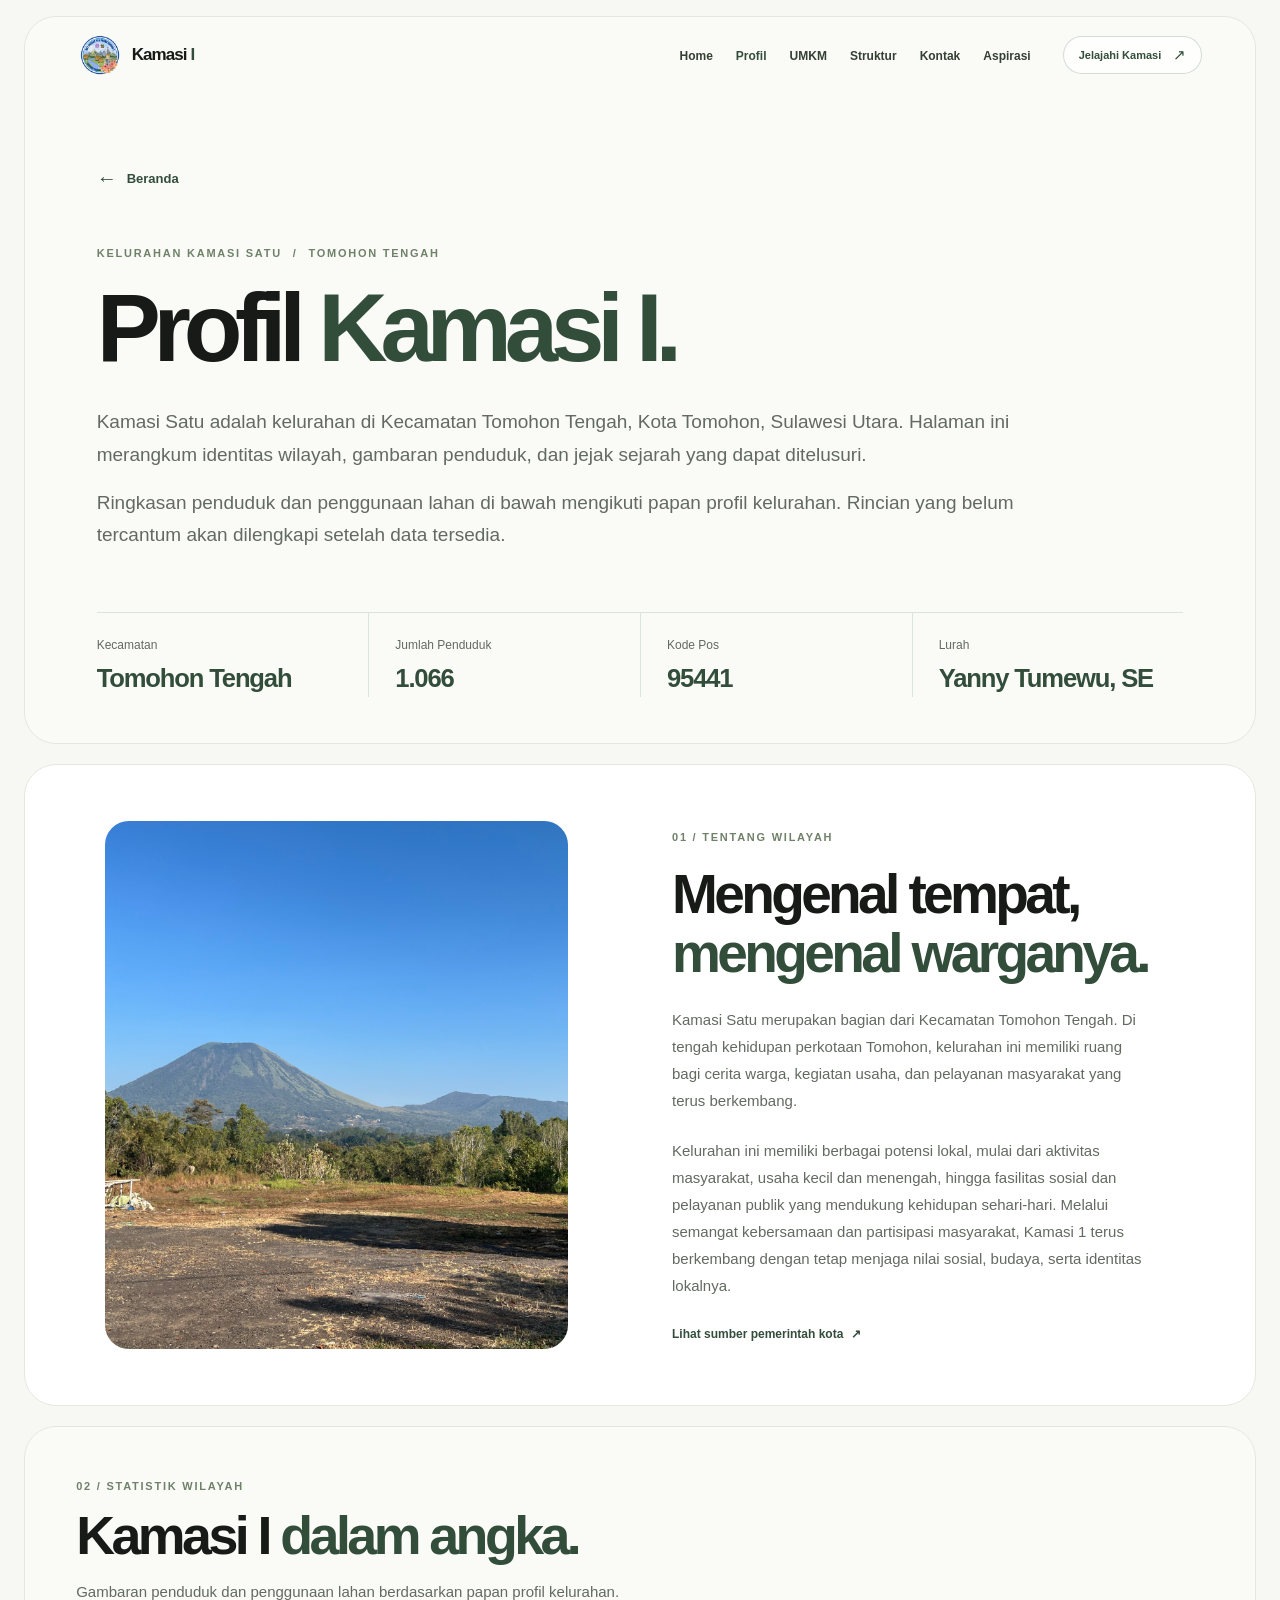
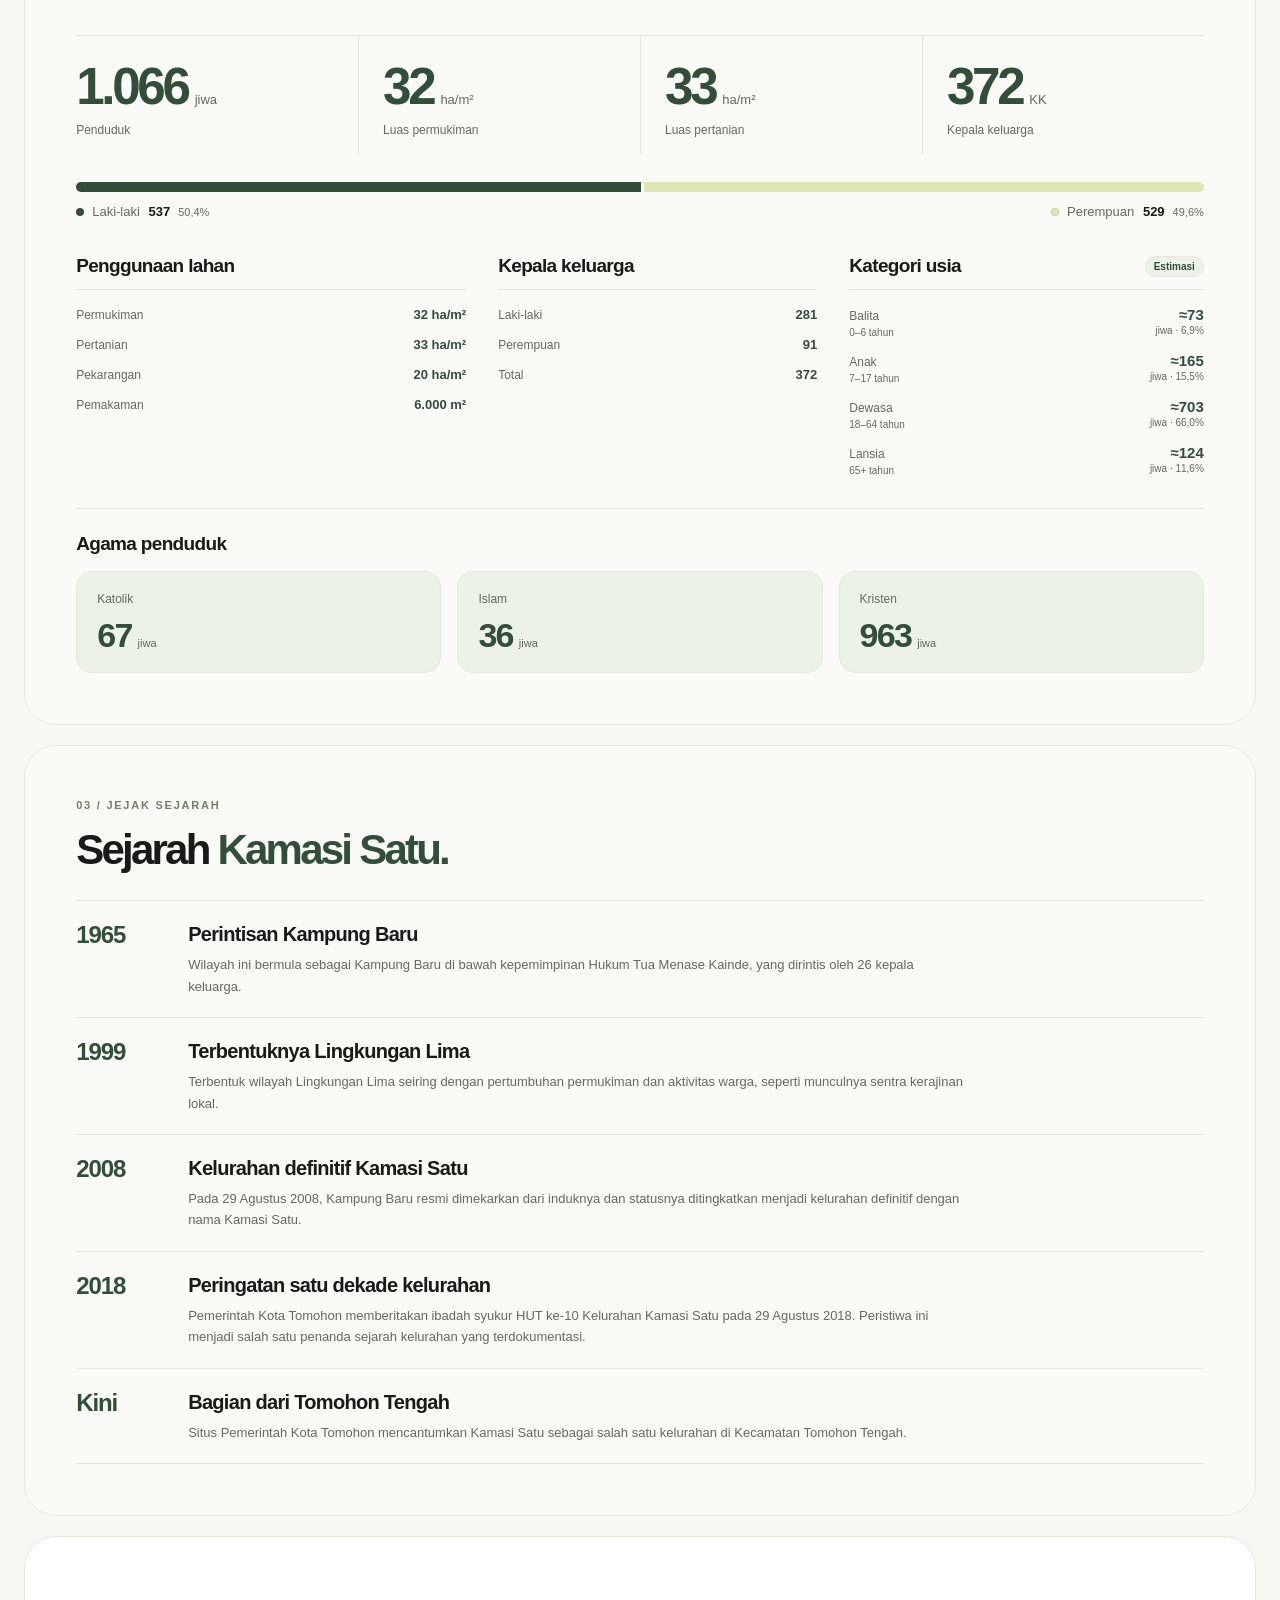
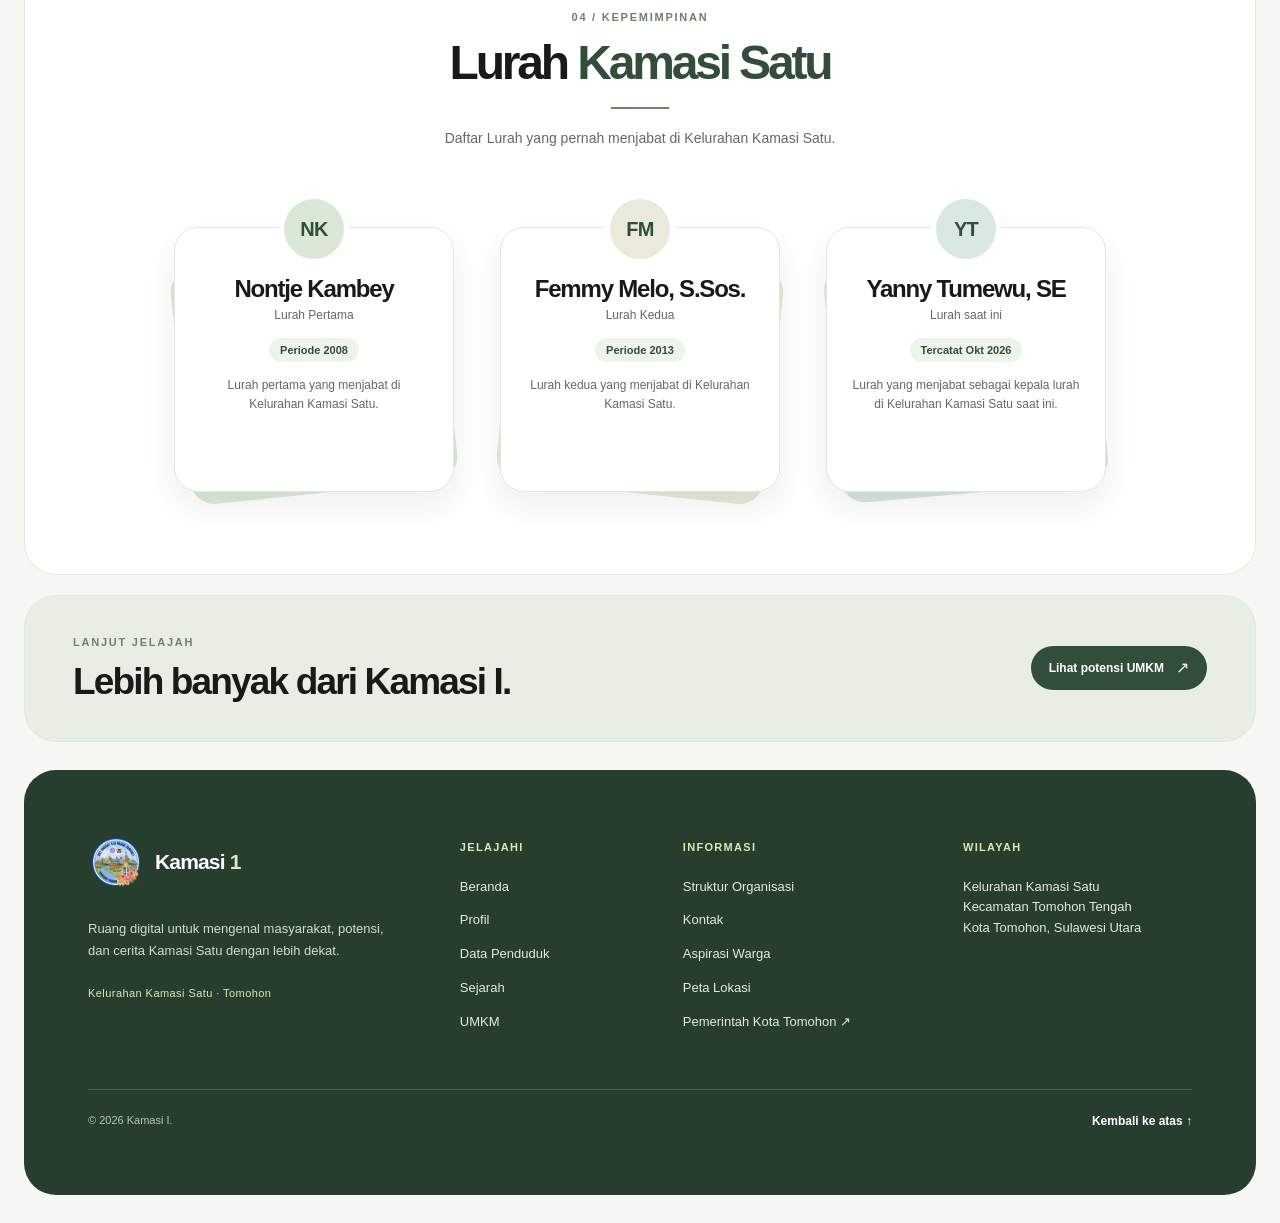
==== commit e8bbb761: "update sejarah kamasi satu" ====
--- a/profile.html
+++ b/profile.html
@@ -157,16 +157,31 @@
         <div class="profile-page__section-heading">
           <div>
             <p class="profile-page__kicker">03 / JEJAK SEJARAH</p>
-            <h2 id="history-title">Sejarah mengenai<br /><span>Kamasi Satu</span></h2>
+            <h2 id="history-title">Sejarah <span>Kamasi Satu.</span></h2>
           </div>
         </div>
 
         <ol class="profile-page__timeline">
+          <!-- Riwayat 1965, 1999, dan 2008 mengikuti informasi yang diberikan pengguna. -->
+          <li>
+            <span class="profile-page__year"><time datetime="1965">1965</time></span>
+            <div>
+              <h3>Perintisan Kampung Baru</h3>
+              <p>Wilayah ini bermula sebagai Kampung Baru di bawah kepemimpinan Hukum Tua Menase Kainde, yang dirintis oleh 26 kepala keluarga.</p>
+            </div>
+          </li>
+          <li>
+            <span class="profile-page__year"><time datetime="1999">1999</time></span>
+            <div>
+              <h3>Terbentuknya Lingkungan Lima</h3>
+              <p>Terbentuk wilayah Lingkungan Lima seiring dengan pertumbuhan permukiman dan aktivitas warga, seperti munculnya sentra kerajinan lokal.</p>
+            </div>
+          </li>
           <li>
             <span class="profile-page__year"><time datetime="2008">2008</time></span>
             <div>
-              <h3>Awal Pemekaran Kamasi Satu</h3>
-              <p>Pertumbuhan populasi yang berpusat di wilayah Tomohon Tengah menuntut adanya efisiensi pelayanan administrasi pemerintahan. Wilayah Kelurahan Kamasi induk kemudian dimekarkan menjadi dua kelurahan, yaitu Kelurahan Kamasi dan Kelurahan Kamasi I</p>
+              <h3>Kelurahan definitif Kamasi Satu</h3>
+              <p>Pada <time datetime="2008-08-29">29 Agustus 2008</time>, Kampung Baru resmi dimekarkan dari induknya dan statusnya ditingkatkan menjadi kelurahan definitif dengan nama Kamasi Satu.</p>
             </div>
           </li>
           <li>
--- a/css/profile-page.css
+++ b/css/profile-page.css
@@ -114,7 +114,9 @@
 .profile-page__population .profile-page__section-heading { display: block; }
 .profile-page__population .profile-page__section-heading h2 { margin-top: 12px; font-size: clamp(36px, 4.2vw, 54px); }
 .profile-page__population-intro { max-width: 720px; margin-top: 16px; color: var(--text-secondary); font-size: 15px; line-height: 1.65; }
-.profile-page__history { background: #fafbf7; }
+.profile-page__history { background: #fafbf7; padding: clamp(28px, 4vw, 52px); }
+.profile-page__history .profile-page__section-heading { display: block; }
+.profile-page__history .profile-page__section-heading h2 { margin-top: 12px; font-size: clamp(30px, 3.5vw, 42px); line-height: 1.15; }
 .profile-page__leaders { background: var(--surface); }
 
 .profile-page__section-heading { display: grid; grid-template-columns: 1fr 0.9fr; align-items: end; gap: 70px; }
@@ -184,12 +186,12 @@
 .profile-page__religion-grid strong { color: var(--primary); font-size: 34px; font-weight: 550; letter-spacing: -0.05em; line-height: 1; }
 .profile-page__religion-grid dd span { color: var(--text-secondary); font-size: 11px; }
 
-.profile-page__timeline { margin: 50px 0 0; padding: 0; list-style: none; }
-.profile-page__timeline li { display: grid; grid-template-columns: 145px minmax(0, 1fr); gap: 35px; border-top: 1px solid #dce3d8; padding: 28px 0 32px; }
+.profile-page__timeline { margin: 26px 0 0; padding: 0; list-style: none; }
+.profile-page__timeline li { display: grid; grid-template-columns: 88px minmax(0, 1fr); align-items: start; gap: 24px; border-top: 1px solid var(--border); padding: 20px 0; }
 .profile-page__timeline li:last-child { border-bottom: 1px solid #dce3d8; }
-.profile-page__year { color: var(--primary); font-size: 30px; font-weight: 650; letter-spacing: -0.05em; }
-.profile-page__timeline h3 { font-size: 27px; font-weight: 550; letter-spacing: -0.04em; line-height: 1.2; }
-.profile-page__timeline p { max-width: 780px; margin-top: 13px; color: var(--text-secondary); font-size: 15px; line-height: 1.75; }
+.profile-page__year { color: var(--primary); font-size: 24px; font-weight: 600; letter-spacing: -0.045em; line-height: 1.2; }
+.profile-page__timeline h3 { font-size: 20px; font-weight: 550; letter-spacing: -0.035em; line-height: 1.3; }
+.profile-page__timeline p { max-width: 780px; margin-top: 7px; color: var(--text-secondary); font-size: 13px; line-height: 1.65; }
 .profile-page__timeline a { margin-top: 15px; }
 
 .profile-page__leaders .profile-page__section-heading { display: block; text-align: center; }
@@ -266,11 +268,10 @@
   .profile-page__gender-label { font-size: 12px; gap: 6px; }
   .profile-page__gender-label small { flex-basis: 100%; margin-left: 14px; }
   .profile-page__population-details { grid-template-columns: 1fr; gap: 26px; margin-top: 28px; }
-  .profile-page__timeline { margin-top: 32px; }
-  .profile-page__timeline li { grid-template-columns: 80px minmax(0, 1fr); gap: 15px; padding-block: 22px; }
-  .profile-page__year { font-size: 24px; }
-  .profile-page__timeline h3 { font-size: 22px; }
-  .profile-page__timeline p { font-size: 13px; }
+  .profile-page__timeline { margin-top: 22px; }
+  .profile-page__timeline li { grid-template-columns: 62px minmax(0, 1fr); gap: 16px; padding-block: 18px; }
+  .profile-page__year { font-size: 22px; }
+  .profile-page__timeline h3 { font-size: 19px; }
   .profile-page__leader-list { gap: 18px; margin-top: 42px; }
   .profile-page__leader { flex-basis: 250px; }
   .profile-page__next { align-items: flex-start; flex-direction: column; margin-top: 16px; padding: 30px 26px; }
@@ -294,9 +295,9 @@
   .profile-page__religion-grid strong { font-size: 26px; }
   .profile-page__religion-grid dd { gap: 4px; }
   .profile-page__gender-legend { gap: 12px; }
-  .profile-page__timeline li { grid-template-columns: 62px minmax(0, 1fr); gap: 10px; }
+  .profile-page__timeline li { grid-template-columns: 52px minmax(0, 1fr); gap: 12px; padding-block: 16px; }
   .profile-page__year { font-size: 20px; }
-  .profile-page__timeline h3 { font-size: 19px; }
+  .profile-page__timeline h3 { font-size: 18px; }
   .profile-page__leaders .profile-page__section-heading h2 { font-size: 36px; }
   .profile-page__leader-list { margin-top: 38px; }
   .profile-page__leader-card { min-height: 250px; }
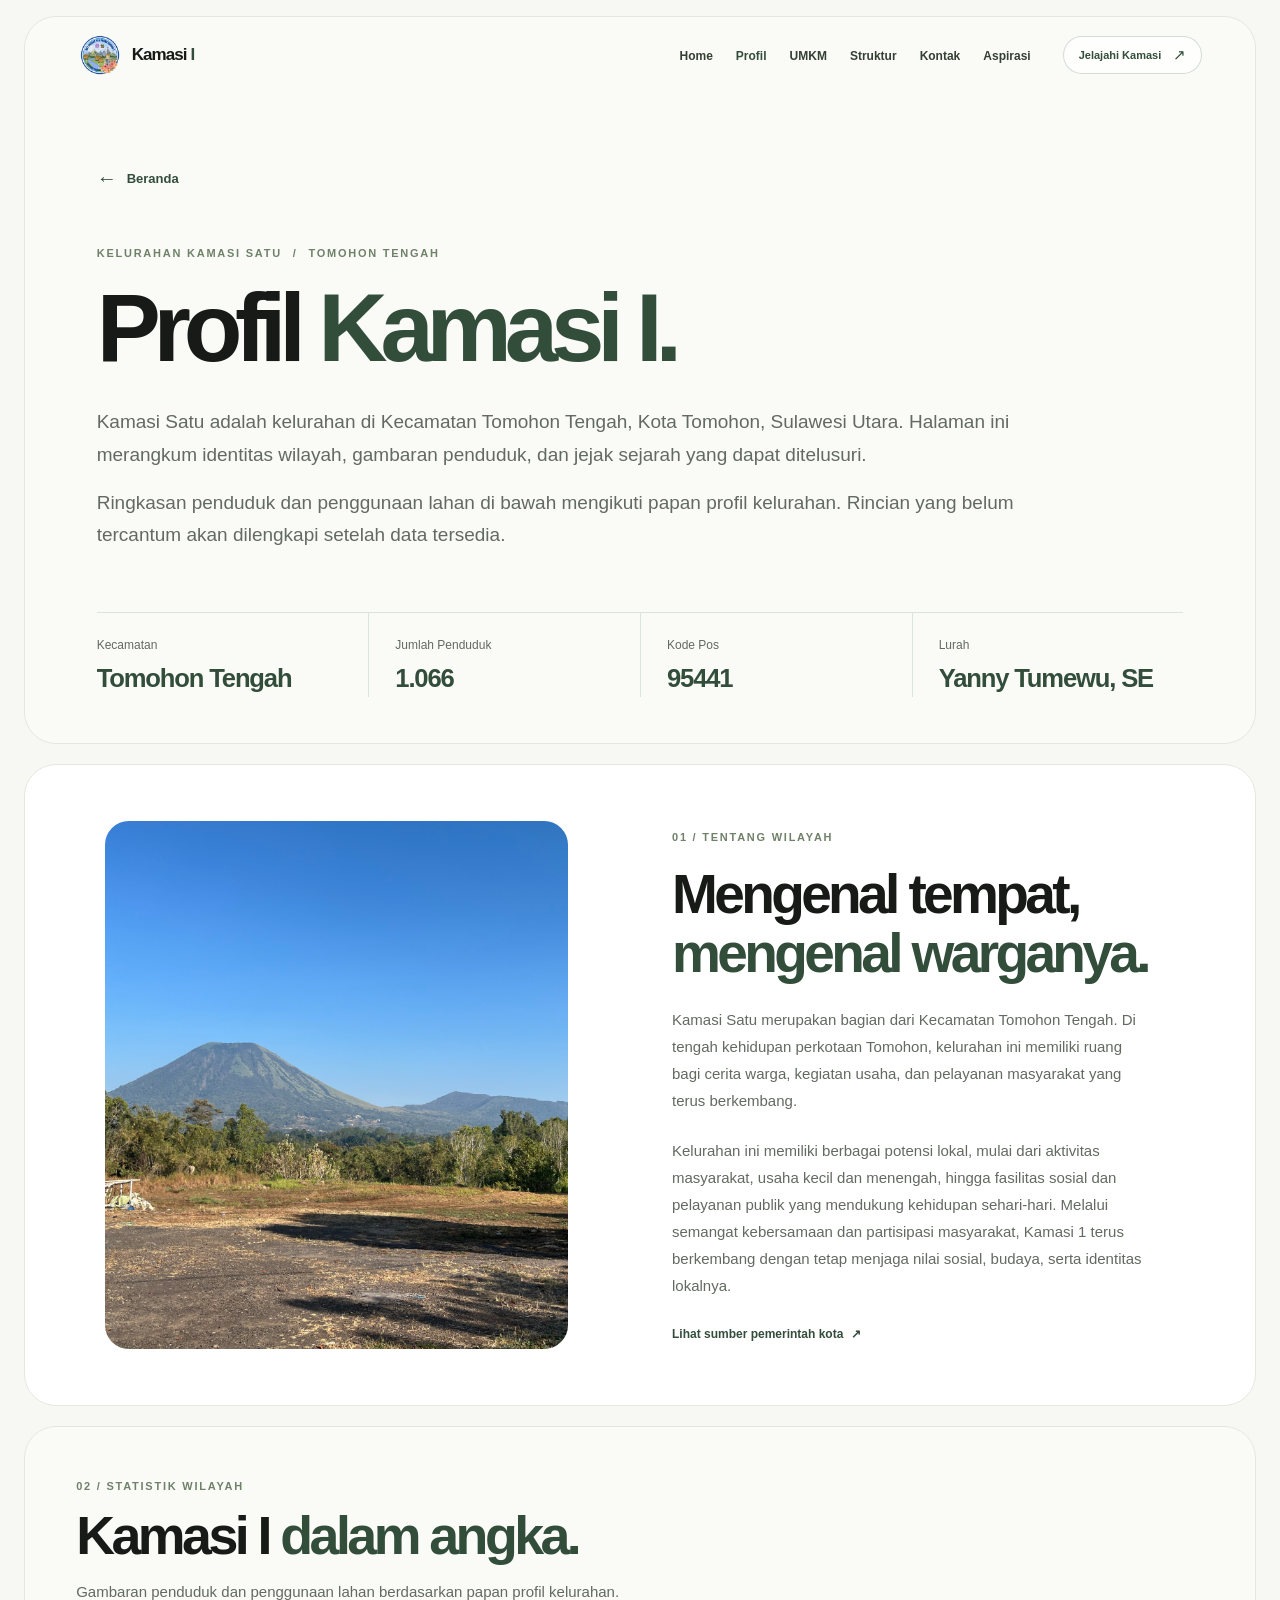
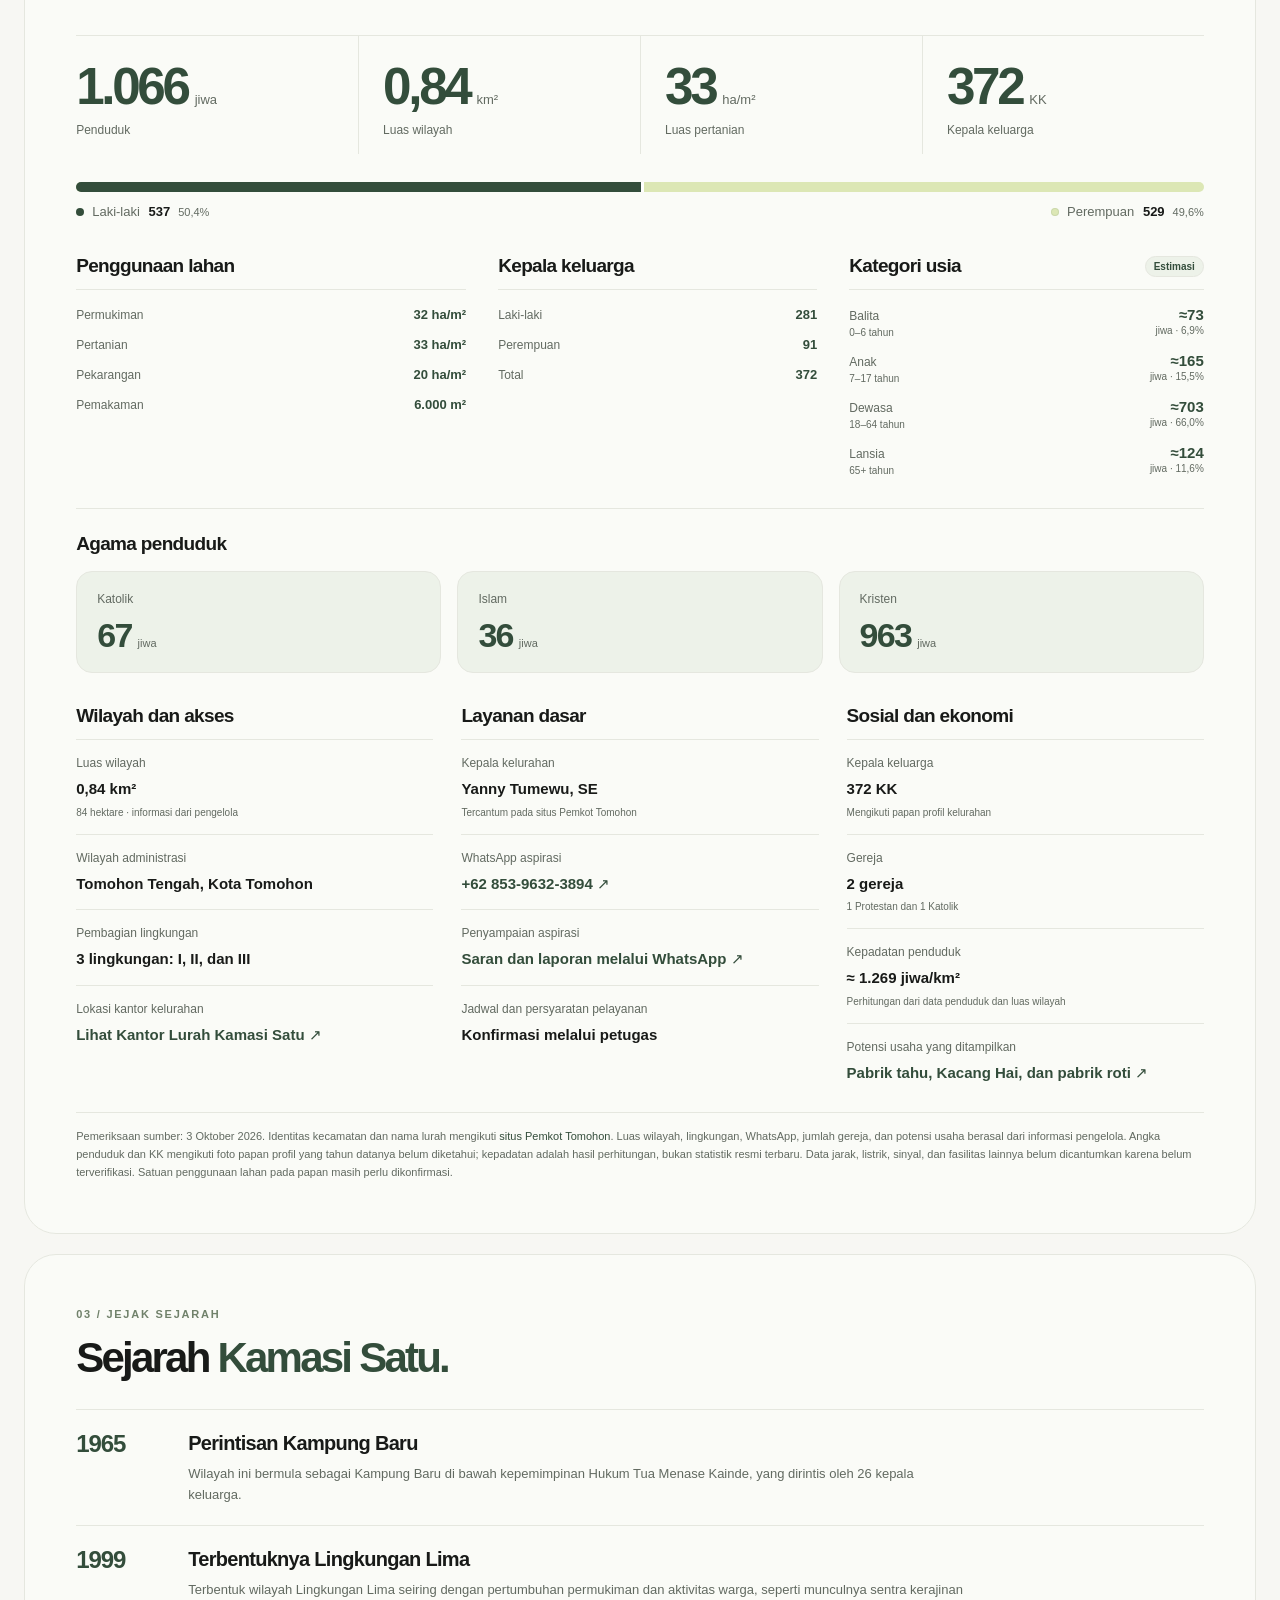
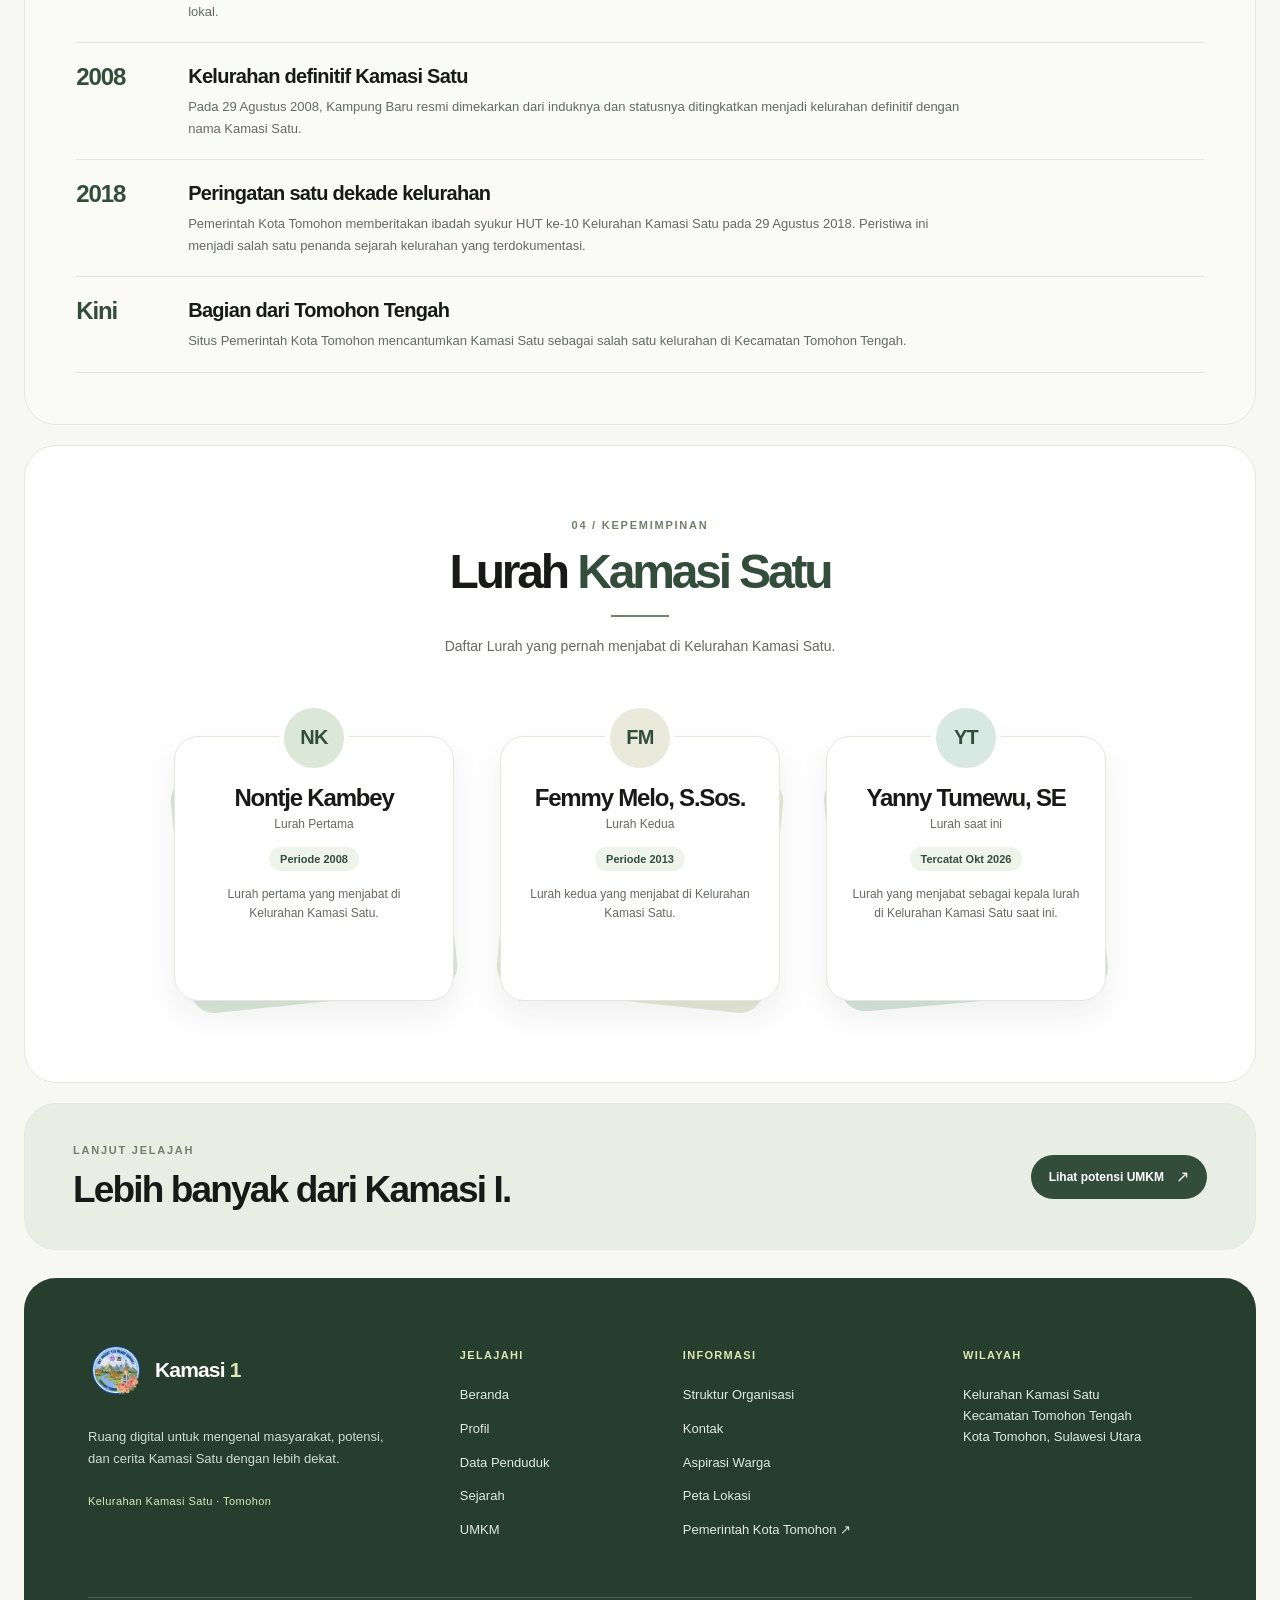
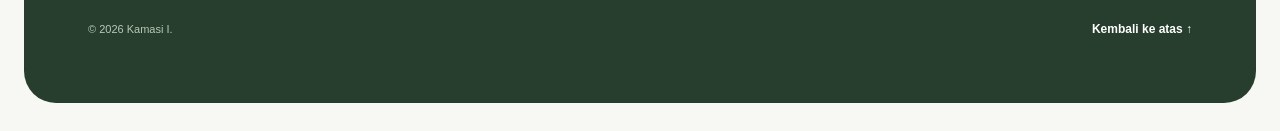
==== commit 39447a23: "update kolom compact untuk statistik dan informaasi mengenai kamasi satu" ====
--- a/profile.html
+++ b/profile.html
@@ -96,10 +96,10 @@
           </div>
         </div>
 
-        <!-- Angka mengikuti foto papan profil. TODO: konfirmasi tahun data, satuan luas, dan total luas wilayah. -->
+        <!-- Penduduk dan pertanian mengikuti papan profil; total luas 0,84 km² diberikan pengguna. TODO: konfirmasi tahun data dan satuan lahan. -->
         <dl class="profile-page__metrics" aria-label="Ringkasan penduduk dan luas lahan Kamasi Satu">
           <div><dt>Penduduk</dt><dd><strong>1.066</strong><span>jiwa</span></dd></div>
-          <div><dt>Luas permukiman</dt><dd><strong>32</strong><span>ha/m²</span></dd></div>
+          <div><dt>Luas wilayah</dt><dd><strong>0,84</strong><span>km²</span></dd></div>
           <div><dt>Luas pertanian</dt><dd><strong>33</strong><span>ha/m²</span></dd></div>
           <div><dt>Kepala keluarga</dt><dd><strong>372</strong><span>KK</span></dd></div>
         </dl>
@@ -151,6 +151,43 @@
             <div><dt>Kristen</dt><dd><strong>963</strong><span>jiwa</span></dd></div>
           </dl>
         </div>
+
+        <section class="profile-page__community" aria-label="Informasi wilayah, layanan dasar, sosial dan ekonomi">
+          <div class="profile-page__community-grid">
+            <div class="profile-page__community-group">
+              <h3>Wilayah dan akses</h3>
+              <dl class="profile-page__community-list">
+                <div><dt>Luas wilayah</dt><dd>0,84 km² <small>84 hektare · informasi dari pengelola</small></dd></div>
+                <div><dt>Wilayah administrasi</dt><dd>Tomohon Tengah, Kota Tomohon</dd></div>
+                <div><dt>Pembagian lingkungan</dt><dd>3 lingkungan: I, II, dan III</dd></div>
+                <div><dt>Lokasi kantor kelurahan</dt><dd><a href="https://maps.app.goo.gl/ySBEKvRKJSBdPKPK8" target="_blank" rel="noopener noreferrer">Lihat Kantor Lurah Kamasi Satu <span aria-hidden="true">↗</span></a></dd></div>
+              </dl>
+            </div>
+
+            <div class="profile-page__community-group">
+              <h3>Layanan dasar</h3>
+              <dl class="profile-page__community-list">
+                <div><dt>Kepala kelurahan</dt><dd>Yanny Tumewu, SE <small>Tercantum pada situs Pemkot Tomohon</small></dd></div>
+                <div><dt>WhatsApp aspirasi</dt><dd><a href="https://wa.me/6285396323894" target="_blank" rel="noopener noreferrer">+62 853-9632-3894 <span aria-hidden="true">↗</span></a></dd></div>
+                <div><dt>Penyampaian aspirasi</dt><dd><a href="index.html#aspiration">Saran dan laporan melalui WhatsApp <span aria-hidden="true">↗</span></a></dd></div>
+                <div><dt>Jadwal dan persyaratan pelayanan</dt><dd>Konfirmasi melalui petugas</dd></div>
+              </dl>
+            </div>
+
+            <div class="profile-page__community-group">
+              <h3>Sosial dan ekonomi</h3>
+              <!-- Jumlah gereja diberikan pengguna: 1 Protestan dan 1 Katolik. Kepadatan: 1.066 / 0,84 ≈ 1.269; tahun data penduduk belum diketahui. -->
+              <dl class="profile-page__community-list">
+                <div><dt>Kepala keluarga</dt><dd>372 KK <small>Mengikuti papan profil kelurahan</small></dd></div>
+                <div><dt>Gereja</dt><dd>2 gereja <small>1 Protestan dan 1 Katolik</small></dd></div>
+                <div><dt>Kepadatan penduduk</dt><dd>≈ 1.269 jiwa/km² <small>Perhitungan dari data penduduk dan luas wilayah</small></dd></div>
+                <div><dt>Potensi usaha yang ditampilkan</dt><dd><a href="index.html#umkm">Pabrik tahu, Kacang Hai, dan pabrik roti <span aria-hidden="true">↗</span></a></dd></div>
+              </dl>
+            </div>
+          </div>
+
+          <p class="profile-page__population-source">Pemeriksaan sumber: <time datetime="2026-10-03">3 Oktober 2026</time>. Identitas kecamatan dan nama lurah mengikuti <a href="https://tomohon.go.id/kecamatan-tomohon-tengah/" target="_blank" rel="noopener noreferrer">situs Pemkot Tomohon</a>. Luas wilayah, lingkungan, WhatsApp, jumlah gereja, dan potensi usaha berasal dari informasi pengelola. Angka penduduk dan KK mengikuti foto papan profil yang tahun datanya belum diketahui; kepadatan adalah hasil perhitungan, bukan statistik resmi terbaru. Data jarak, listrik, sinyal, dan fasilitas lainnya belum dicantumkan karena belum terverifikasi. Satuan penggunaan lahan pada papan masih perlu dikonfirmasi.</p>
+        </section>
       </section>
 
       <section class="profile-page__section profile-page__history container" id="history" aria-labelledby="history-title">
--- a/css/style.css
+++ b/css/style.css
@@ -49,8 +49,9 @@
 .hero__slide[hidden] { display: none; }
 .hero__slide[inert] { visibility: hidden; transition: visibility 0s 500ms; }
 .hero__slide--home { display: grid; grid-template-columns: 47% 53%; min-height: min(820px, max(760px, calc(100svh - 32px))); }
-.hero__slide--video { display: flex; flex-direction: column; gap: 26px; padding: 202px clamp(40px, 5vw, 72px) 40px; }
-.hero__video-intro { width: 100%; max-width: 960px; align-self: center; }
+.hero__slide--video { display: flex; flex-direction: column; gap: 26px; padding: 128px clamp(40px, 5vw, 72px) 40px; }
+.hero__video-intro { display: grid; width: 100%; max-width: 960px; grid-template-columns: minmax(240px, 0.8fr) minmax(0, 1.2fr); column-gap: 32px; align-self: center; }
+.hero__video-intro > * { grid-column: 2; min-width: 0; }
 .hero__video-frame { position: relative; display: grid; width: 100%; max-width: 960px; flex: none; align-self: center; aspect-ratio: 16 / 9; overflow: hidden; border-radius: var(--radius-large); background: #d7dfd0; }
 .hero__video-poster,
 .hero__video { position: absolute; width: 100%; height: 100%; object-fit: cover; }
@@ -438,9 +439,11 @@
   scroll-margin-top: 100px;
 }
 
-.umkm { background: var(--surface); }
+.umkm { background: var(--surface); padding: clamp(24px, 3.6vw, 44px); }
 .history { background: #f4f3ed; }
-.structure { background: var(--surface); }
+.structure { background: #fafbf7; padding: clamp(24px, 3.6vw, 44px); }
+.structure .structure__header { display: block; margin-bottom: 26px; }
+.structure .structure__title { margin-top: 0; font-size: clamp(30px, 3.4vw, 42px); line-height: 1.15; }
 .contact { background: #fafbf7; padding: clamp(28px, 4vw, 52px); }
 
 .history__header,
@@ -483,26 +486,26 @@
 }
 
 .umkm__eyebrow { color: var(--primary-light); font-size: 10px; font-weight: 700; letter-spacing: 0.14em; }
-.umkm__title { margin-top: 17px; font-size: clamp(48px, 5.6vw, 72px); font-weight: 550; letter-spacing: -0.07em; line-height: 1.02; }
+.umkm__title { margin-top: 0; font-size: clamp(32px, 3.4vw, 44px); font-weight: 550; letter-spacing: -0.055em; line-height: 1.15; }
 .umkm__title span { color: var(--primary); }
-.umkm__intro { max-width: 720px; margin-top: 18px; color: var(--text-secondary); font-size: clamp(16px, 1.6vw, 19px); line-height: 1.6; }
+.umkm__intro { max-width: 670px; margin-top: 12px; color: var(--text-secondary); font-size: 14px; line-height: 1.65; }
 
 .umkm__panel {
   display: grid;
-  grid-template-columns: 1.05fr 0.95fr;
+  grid-template-columns: 0.9fr 1.1fr;
   align-items: center;
-  gap: clamp(24px, 3.5vw, 48px);
-  margin-top: 26px;
+  gap: clamp(22px, 2.6vw, 32px);
+  margin-top: 20px;
 }
 .umkm__panel[hidden] { display: none; }
 
 .umkm__visual {
   position: relative;
   min-width: 0;
-  min-height: 360px;
+  height: clamp(220px, 22vw, 280px);
   margin: 0;
   overflow: hidden;
-  border-radius: var(--radius-large);
+  border-radius: var(--radius-medium);
   background: #e2e9dc;
 }
 
@@ -544,9 +547,9 @@
 
 .umkm__detail { min-width: 0; padding-block: 8px; }
 .umkm__detail-kicker { color: var(--primary-light); font-size: 10px; font-weight: 700; letter-spacing: 0.12em; }
-.umkm__detail h3 { margin-top: 12px; font-size: clamp(36px, 3.6vw, 48px); font-weight: 550; letter-spacing: -0.065em; line-height: 1.06; }
-.umkm__detail-lead { max-width: 530px; margin-top: 16px; color: var(--text-secondary); font-size: clamp(15px, 1.4vw, 18px); line-height: 1.65; }
-.umkm__detail-note { max-width: 530px; margin-top: 20px; border-top: 1px solid var(--border); padding-top: 16px; color: var(--text-secondary); font-size: 12px; line-height: 1.6; }
+.umkm__detail h3 { margin-top: 8px; font-size: clamp(26px, 2.6vw, 32px); font-weight: 550; letter-spacing: -0.045em; line-height: 1.15; }
+.umkm__detail-lead { max-width: 530px; margin-top: 12px; color: var(--text-secondary); font-size: 14px; line-height: 1.65; }
+.umkm__detail-note { max-width: 530px; margin-top: 16px; border-top: 1px solid var(--border); padding-top: 12px; color: var(--text-secondary); font-size: 12px; line-height: 1.6; }
 
 .umkm__footnote,
 .history__footnote,
@@ -576,8 +579,8 @@
 
 .structure__branches {
   position: relative;
-  height: 56px;
-  margin-inline: 16.66%;
+  height: 24px;
+  margin-inline: 0;
   border-bottom: 1px solid #d8e1d4;
 }
 
@@ -593,15 +596,15 @@
 .structure__team {
   display: grid;
   grid-template-columns: repeat(3, minmax(0, 1fr));
-  gap: 16px;
+  gap: 14px;
   margin-top: 18px;
 }
 
 .structure__neighborhoods {
   max-width: 1120px;
-  margin: 48px auto 0;
+  margin: 28px auto 0;
   border-top: 1px solid var(--border);
-  padding-top: 36px;
+  padding-top: 24px;
   scroll-margin-top: 100px;
 }
 
@@ -621,7 +624,7 @@
 
 .structure__neighborhoods-header h3 {
   margin-top: 8px;
-  font-size: clamp(26px, 2.8vw, 34px);
+  font-size: clamp(22px, 2.4vw, 26px);
   font-weight: 550;
   letter-spacing: -0.05em;
   line-height: 1.15;
@@ -635,11 +638,10 @@
 }
 
 .structure__neighborhoods-grid {
-  display: flex;
-  flex-wrap: wrap;
-  justify-content: center;
-  gap: 16px;
-  margin-top: 25px;
+  display: grid;
+  grid-template-columns: repeat(3, minmax(0, 1fr));
+  gap: 14px;
+  margin-top: 18px;
 }
 
 .contact__grid {
--- a/css/components.css
+++ b/css/components.css
@@ -117,9 +117,9 @@
 .hero__tab { display: inline-flex; min-height: 40px; align-items: center; justify-content: center; gap: 9px; border: 0; border-radius: 100px; background: transparent; padding: 8px 17px; color: var(--primary); font-size: 12px; font-weight: 600; transition: background 200ms ease, color 200ms ease; }
 .hero__tab[aria-selected="true"] { background: var(--primary); color: var(--surface); }
 .hero__tab:hover:not([aria-selected="true"]) { background: #edf2e9; }
-.hero__video-title { margin-top: 16px; font-size: clamp(36px, 4vw, 48px); font-weight: 550; letter-spacing: -0.055em; line-height: 1.08; }
+.hero__video-title { margin-top: 0; font-size: clamp(25px, 2.6vw, 32px); font-weight: 550; letter-spacing: -0.055em; line-height: 1.15; }
 .hero__video-title span { color: var(--primary); }
-.hero__video-description { max-width: 490px; margin-top: 14px; color: var(--text-secondary); font-size: 14px; line-height: 1.7; }
+.hero__video-description { max-width: 490px; margin-top: 8px; color: var(--text-secondary); font-size: 13px; line-height: 1.65; }
 .hero__video-badge { position: absolute; bottom: 18px; left: 18px; max-width: calc(100% - 36px); border-radius: 100px; background: rgb(255 255 255 / 94%); padding: 9px 14px; color: var(--primary); font-size: 11px; font-weight: 600; }
 .hero__video-frame--available .hero__video-badge { display: none; }
 
@@ -351,12 +351,12 @@
 .population__age-item progress::-moz-progress-bar { border-radius: 100px; background: #729171; }
 .population__age-percent { display: block; margin-top: 12px; color: var(--primary); font-size: 12px; font-weight: 700; }
 
-.umkm__tabs { display: flex; gap: 10px; border-bottom: 1px solid var(--border); margin-top: 30px; }
-.umkm__tab { position: relative; display: inline-flex; min-width: 0; min-height: 56px; flex: 1; align-items: center; justify-content: center; gap: 11px; border: 0; background: transparent; padding: 10px 12px; color: var(--text-secondary); font-family: inherit; font-size: 14px; font-weight: 550; white-space: nowrap; transition: color 180ms ease, background 180ms ease; }
+.umkm__tabs { display: flex; gap: 8px; border-bottom: 1px solid var(--border); margin-top: 22px; }
+.umkm__tab { position: relative; display: inline-flex; min-width: 0; min-height: 48px; flex: 1; align-items: center; justify-content: center; gap: 8px; border: 0; background: transparent; padding: 8px 10px; color: var(--text-secondary); font-family: inherit; font-size: 13px; font-weight: 550; white-space: nowrap; transition: color 180ms ease, background 180ms ease; }
 .umkm__tab:hover { color: var(--primary); background: #f7f9f5; }
 .umkm__tab[aria-selected="true"] { color: var(--primary); font-weight: 700; }
 .umkm__tab[aria-selected="true"]::after { position: absolute; right: 0; bottom: -1px; left: 0; height: 2px; background: var(--primary); content: ""; }
-.umkm__tab span { display: grid; width: 29px; height: 29px; flex: none; place-items: center; border: 1px solid #d9e3d5; border-radius: 9px; color: var(--primary-light); font-size: 10px; font-weight: 700; }
+.umkm__tab span { display: grid; width: 25px; height: 25px; flex: none; place-items: center; border: 1px solid #d9e3d5; border-radius: 8px; color: var(--primary-light); font-size: 10px; font-weight: 700; }
 .umkm__tab[aria-selected="true"] span { border-color: #d9e6d7; background: #eaf1e7; color: var(--primary); }
 
 .history__aside {
@@ -434,68 +434,49 @@
 .structure-card {
   position: relative;
   min-width: 0;
-  min-height: 210px;
+  min-height: 100px;
   border: 1px solid var(--border);
-  border-radius: var(--radius-large);
-  background: #f6f8f3;
-  padding: 28px;
-  transition: transform 220ms ease, box-shadow 220ms ease;
-}
-
-.structure-card:hover { transform: translateY(-3px); box-shadow: var(--shadow-soft); }
+  border-radius: var(--radius-medium);
+  background: var(--surface);
+  padding: 18px;
+}
 
 .structure-card--lead {
-  display: flex;
-  width: min(100%, 510px);
-  min-height: 185px;
-  align-items: center;
-  gap: 28px;
+  width: min(100%, 360px);
+  min-height: 104px;
   margin-inline: auto;
-  border-color: #d5dfd0;
-  background: #eaf0e6;
-  padding: 33px;
-}
-
-.structure-card__index {
-  display: grid;
-  width: 39px;
-  height: 39px;
-  place-items: center;
-  border-radius: 12px;
-  background: #e7eee2;
-  color: var(--primary);
-  font-size: 11px;
-  font-weight: 700;
-}
-
-.structure-card--lead .structure-card__index { width: 54px; height: 54px; flex: none; border-radius: 17px; background: var(--primary); color: var(--surface); font-size: 13px; }
+  border-color: var(--primary);
+  background: var(--primary);
+  color: var(--surface);
+  padding: 20px 24px;
+  text-align: center;
+}
+
 .structure-card__body { min-width: 0; }
-.structure-card__eyebrow { margin-top: 21px; color: var(--primary-light); font-size: 10px; font-weight: 700; letter-spacing: 0.09em; line-height: 1.4; text-transform: uppercase; }
-.structure-card--lead .structure-card__eyebrow { margin-top: 0; }
-.structure-card h3 { margin-top: 11px; font-size: 26px; font-weight: 550; letter-spacing: -0.05em; line-height: 1.15; }
+.structure-card__eyebrow { color: var(--text-secondary); font-size: 12px; line-height: 1.45; }
+.structure-card--lead .structure-card__eyebrow { color: rgb(255 255 255 / 80%); }
+.structure-card h3 { margin-top: 8px; font-size: 18px; font-weight: 550; letter-spacing: -0.035em; line-height: 1.3; overflow-wrap: anywhere; }
+.structure-card--lead h3 { font-size: 21px; }
 .structure-card p:last-child { margin-top: 9px; color: var(--text-secondary); font-size: 12px; line-height: 1.6; }
 .structure-card__symbol { align-self: flex-start; margin-left: auto; color: var(--primary); font-size: 20px; }
-.structure__team .structure-card::before { position: absolute; bottom: 100%; left: 50%; height: 19px; border-left: 1px solid #d8e1d4; content: ""; }
 
 .neighborhood-card {
-  flex: 1 1 270px;
-  max-width: 350px;
   min-width: 0;
   border: 1px solid #dfe8da;
-  border-radius: 22px;
+  border-radius: var(--radius-medium);
   background: #eaf1e3;
-  padding: 22px 24px;
+  padding: 18px;
   transition: background 220ms ease, transform 220ms ease;
 }
 
 .neighborhood-card:hover { background: #e5eedc; transform: translateY(-2px); }
-.neighborhood-card__heading { display: flex; align-items: center; gap: 13px; }
-.neighborhood-card__number { display: grid; width: 44px; height: 44px; flex: none; place-items: center; border-radius: 13px; background: var(--surface); color: var(--primary); font-size: 16px; font-weight: 700; }
-.neighborhood-card__heading h4 { min-width: 0; font-size: 19px; font-weight: 550; letter-spacing: -0.04em; }
-.neighborhood-card__people { display: grid; gap: 13px; margin-top: 21px; }
+.neighborhood-card__heading { display: flex; align-items: center; gap: 10px; }
+.neighborhood-card__number { display: grid; width: 32px; height: 32px; flex: none; place-items: center; border-radius: var(--radius-small); background: var(--surface); color: var(--primary); font-size: 13px; font-weight: 650; }
+.neighborhood-card__heading h4 { min-width: 0; margin: 0; font-size: 16px; font-weight: 550; letter-spacing: -0.035em; }
+.neighborhood-card__people { display: grid; gap: 10px; margin: 14px 0 0; }
 .neighborhood-card__people dt { color: var(--text-secondary); font-size: 11px; font-weight: 650; letter-spacing: 0.03em; }
 .neighborhood-card__people dt span { font-weight: 400; }
-.neighborhood-card__people dd { margin: 4px 0 0; color: var(--primary); font-size: 15px; font-weight: 550; line-height: 1.3; }
+.neighborhood-card__people dd { margin: 4px 0 0; color: var(--primary); font-size: 14px; font-weight: 550; line-height: 1.4; overflow-wrap: anywhere; }
 
 .contact__feature {
   position: relative;
@@ -532,10 +513,11 @@
 
 .contact-card {
   min-width: 0;
+  background: var(--surface);
   padding: 24px 8px;
 }
 
-.contact-card:first-child { border: 1px solid #e0e8d8; border-radius: var(--radius-medium); background: #e8f0de; padding-inline: 24px; }
+.contact-card:first-child { border: 1px solid var(--border); border-radius: var(--radius-medium); padding-inline: 24px; }
 .contact-card:not(:first-child) { border-bottom: 1px solid var(--border); }
 .contact-card h3 { font-size: 23px; font-weight: 550; letter-spacing: -0.04em; line-height: 1.2; }
 .contact-card p { max-width: 800px; margin-top: 8px; color: var(--text-secondary); font-size: 14px; line-height: 1.65; overflow-wrap: anywhere; }
--- a/css/responsive.css
+++ b/css/responsive.css
@@ -16,7 +16,7 @@
 @media (min-width: 768px) and (max-width: 1023px) {
   .hero__slide--home { min-height: 780px; grid-template-columns: 50% 50%; }
   .hero__tabs { top: 114px; left: 36px; }
-  .hero__slide--video { padding: 182px 36px 36px; }
+  .hero__slide--video { padding: 114px 36px 36px; }
   .hero__content { padding: 170px 0 265px 36px; }
   .hero__title { font-size: clamp(44px, 5.2vw, 55px); }
   .hero__description { max-width: 355px; font-size: 14px; }
@@ -56,10 +56,8 @@
   .history__header-side p,
   .structure__header-side p,
   .contact__header-side p { font-size: 13px; }
-  .umkm__title { font-size: clamp(45px, 5.5vw, 58px); }
-  .umkm__visual { min-height: 330px; }
-  .umkm__detail h3 { font-size: 38px; }
-  .umkm__detail-lead { font-size: 15px; }
+  .umkm__title { font-size: clamp(32px, 4vw, 38px); }
+  .umkm__detail h3 { font-size: 28px; }
   .history__grid { grid-template-columns: 0.88fr 1.12fr; }
   .history__aside { min-height: 610px; padding: 27px; }
   .history__aside h3 { font-size: 38px; }
@@ -69,9 +67,6 @@
   .history__item:not(:last-child)::before { top: 41px; left: 18px; }
   .history__item h3 { font-size: 20px; }
   .history__item div > p:last-child { font-size: 11px; }
-  .structure-card { min-height: 200px; padding: 22px; }
-  .structure-card h3 { font-size: 21px; }
-  .structure-card--lead { min-height: 170px; }
   .contact__feature { min-height: 565px; padding: 28px; }
   .contact__feature h3 { font-size: 44px; }
   .contact-card { padding: 22px 8px; }
@@ -153,8 +148,9 @@
   .hero__tabs { top: 86px; left: 24px; }
   .hero:has(.hero__tabs:not([hidden])) .hero__content { padding-top: 142px; }
   .hero__slide--video { padding: 150px 24px 24px; gap: 18px; }
+  .hero__video-intro { display: block; }
   .hero__video-frame { border-radius: var(--radius-medium); }
-  .hero__video-title { margin-top: 12px; font-size: 34px; }
+  .hero__video-title { font-size: 28px; }
   .hero__video-description { margin-top: 10px; line-height: 1.6; }
   .hero__video-badge { bottom: 10px; left: 10px; max-width: calc(100% - 20px); padding: 6px 10px; font-size: 10px; }
   .hero__content { display: block; padding: 102px 24px 35px; }
@@ -206,26 +202,26 @@
   .structure__header-side p,
   .contact__header-side p { margin-top: 13px; font-size: 14px; }
   .history__grid { grid-template-columns: 1fr; gap: 14px; }
-  .umkm__title { font-size: clamp(40px, 8vw, 52px); }
-  .umkm__intro { margin-top: 18px; font-size: 16px; }
-  .umkm__tabs { margin-top: 27px; }
-  .umkm__tab { min-height: 55px; padding: 10px 8px; font-size: 13px; }
-  .umkm__panel { grid-template-columns: 1fr; gap: 20px; margin-top: 20px; }
-  .umkm__visual { min-height: 300px; }
+  .umkm { padding: 26px 24px; }
+  .umkm__title { font-size: clamp(30px, 5vw, 36px); }
+  .umkm__intro { font-size: 13px; }
+  .umkm__tabs { margin-top: 18px; }
+  .umkm__tab { min-height: 46px; padding: 8px 6px; font-size: 12px; }
+  .umkm__panel { grid-template-columns: 1fr; gap: 16px; margin-top: 18px; }
+  .umkm__visual { height: 220px; }
   .umkm__detail { padding-block: 0; }
-  .umkm__detail h3 { font-size: 38px; }
-  .umkm__detail-lead { margin-top: 12px; font-size: 15px; }
-  .umkm__detail-note { margin-top: 16px; padding-top: 14px; }
+  .umkm__detail h3 { font-size: 26px; }
+  .umkm__detail-lead { margin-top: 10px; font-size: 13px; }
   .history__aside { min-height: 320px; }
   .history__timeline-wrap { padding: 28px; }
   .structure__branches { display: none; }
   .structure__team { grid-template-columns: 1fr; gap: 12px; margin-top: 12px; }
-  .structure__team .structure-card::before { display: none; }
-  .structure-card { min-height: 0; padding: 22px; }
-  .structure-card--lead { width: 100%; min-height: 155px; }
-  .structure__neighborhoods { margin-top: 36px; padding-top: 28px; scroll-margin-top: 80px; }
+  .structure-card { min-height: 0; padding: 16px 18px; }
+  .structure-card--lead { min-height: 96px; padding: 18px; }
+  .structure__neighborhoods { margin-top: 24px; padding-top: 22px; scroll-margin-top: 80px; }
   .structure__neighborhoods-header { align-items: flex-start; flex-direction: column; gap: 12px; }
-  .structure__neighborhoods-grid { gap: 12px; margin-top: 20px; }
+  .structure__neighborhoods-grid { grid-template-columns: 1fr; gap: 10px; margin-top: 16px; }
+  .neighborhood-card__people { grid-template-columns: repeat(2, minmax(0, 1fr)); gap: 16px; }
   .contact__grid { grid-template-columns: 1fr; gap: 14px; }
   .contact__feature { min-height: 340px; }
   .contact__map { margin-top: 14px; padding: 24px; scroll-margin-top: 80px; }
@@ -249,7 +245,7 @@
   .hero__tabs { left: 20px; }
   .hero__tab { min-height: 40px; padding-inline: 14px; font-size: 11px; }
   .hero__slide--video { padding-inline: 20px; }
-  .hero__video-title { font-size: 32px; }
+  .hero__video-title { font-size: 26px; }
   .hero__video-description { font-size: 13px; }
   .hero__title { font-size: clamp(40px, 10.9vw, 48px); letter-spacing: -0.075em; }
   .hero__description { font-size: 14px; }
@@ -300,15 +296,13 @@
   .history__header-side p,
   .structure__header-side p,
   .contact__header-side p { font-size: 13px; }
-  .umkm__title { font-size: clamp(37px, 10vw, 44px); }
-  .umkm__intro { font-size: 14px; }
+  .umkm { padding: 24px 18px; }
+  .umkm__title { font-size: clamp(28px, 7.8vw, 32px); }
   .umkm__tabs { gap: 3px; }
-  .umkm__tab { min-height: 49px; padding-inline: 3px; font-size: 11px; }
+  .umkm__tab { min-height: 44px; padding-inline: 3px; font-size: 11px; }
   .umkm__tab span { display: none; }
-  .umkm__visual { min-height: 250px; border-radius: 18px; }
+  .umkm__visual { height: 190px; }
   .umkm__image-caption { right: 12px; bottom: 12px; left: auto; font-size: 10px; }
-  .umkm__detail h3 { font-size: 34px; }
-  .umkm__detail-lead { font-size: 14px; }
   .history__aside { min-height: 300px; border-radius: 18px; padding: 24px; }
   .history__aside h3 { font-size: 35px; }
   .history__timeline-wrap { border-radius: 18px; padding: 24px 18px; }
@@ -321,13 +315,9 @@
   .history__footnote,
   .structure__footnote,
   .contact__footnote { font-size: 12px; }
-  .structure-card { border-radius: 18px; padding: 20px; }
-  .structure-card--lead { gap: 17px; padding: 20px; }
-  .structure-card--lead .structure-card__index { width: 44px; height: 44px; }
-  .structure-card h3 { font-size: 22px; }
+  .structure-card h3 { font-size: 18px; }
   .structure-card__symbol { display: none; }
-  .structure__neighborhoods-header h3 { font-size: 28px; }
-  .neighborhood-card { border-radius: 18px; padding: 20px; }
+  .structure__neighborhoods-header h3 { font-size: 22px; }
   .contact__feature { min-height: 300px; border-radius: 18px; padding: 24px; }
   .contact__feature h3 { font-size: 40px; }
   .contact__feature div p { font-size: 13px; }
--- a/css/profile-page.css
+++ b/css/profile-page.css
@@ -186,6 +186,19 @@
 .profile-page__religion-grid strong { color: var(--primary); font-size: 34px; font-weight: 550; letter-spacing: -0.05em; line-height: 1; }
 .profile-page__religion-grid dd span { color: var(--text-secondary); font-size: 11px; }
 
+.profile-page__community { margin-top: 32px; }
+.profile-page__community-grid { display: grid; grid-template-columns: repeat(3, minmax(0, 1fr)); gap: 28px; }
+.profile-page__community-group { min-width: 0; }
+.profile-page__community-group h3 { padding-bottom: 12px; font-size: 19px; font-weight: 550; letter-spacing: -0.035em; }
+.profile-page__community-list { margin: 0; }
+.profile-page__community-list > div { border-top: 1px solid var(--border); padding-block: 14px; }
+.profile-page__community-list dt { color: var(--text-secondary); font-size: 12px; line-height: 1.5; }
+.profile-page__community-list dd { margin: 6px 0 0; font-size: 15px; font-weight: 550; line-height: 1.5; overflow-wrap: anywhere; }
+.profile-page__community-list dd small { display: block; margin-top: 4px; color: var(--text-secondary); font-size: 10px; font-weight: 400; }
+.profile-page__community a { color: var(--primary); text-underline-offset: 4px; }
+.profile-page__community a:hover { text-decoration: underline; }
+.profile-page__community .profile-page__population-source { margin-top: 14px; }
+
 .profile-page__timeline { margin: 26px 0 0; padding: 0; list-style: none; }
 .profile-page__timeline li { display: grid; grid-template-columns: 88px minmax(0, 1fr); align-items: start; gap: 24px; border-top: 1px solid var(--border); padding: 20px 0; }
 .profile-page__timeline li:last-child { border-bottom: 1px solid #dce3d8; }
@@ -235,6 +248,7 @@
   .profile-page__metrics > div:nth-child(3) { border-left: 0; padding-left: 0; }
   .profile-page__metrics > div:nth-child(n+3) { border-top: 1px solid var(--border); }
   .profile-page__population-details { gap: 22px; }
+  .profile-page__community-grid { gap: 20px; }
 }
 
 @media (max-width: 767px) {
@@ -268,6 +282,8 @@
   .profile-page__gender-label { font-size: 12px; gap: 6px; }
   .profile-page__gender-label small { flex-basis: 100%; margin-left: 14px; }
   .profile-page__population-details { grid-template-columns: 1fr; gap: 26px; margin-top: 28px; }
+  .profile-page__community { margin-top: 26px; }
+  .profile-page__community-grid { grid-template-columns: 1fr; gap: 22px; }
   .profile-page__timeline { margin-top: 22px; }
   .profile-page__timeline li { grid-template-columns: 62px minmax(0, 1fr); gap: 16px; padding-block: 18px; }
   .profile-page__year { font-size: 22px; }
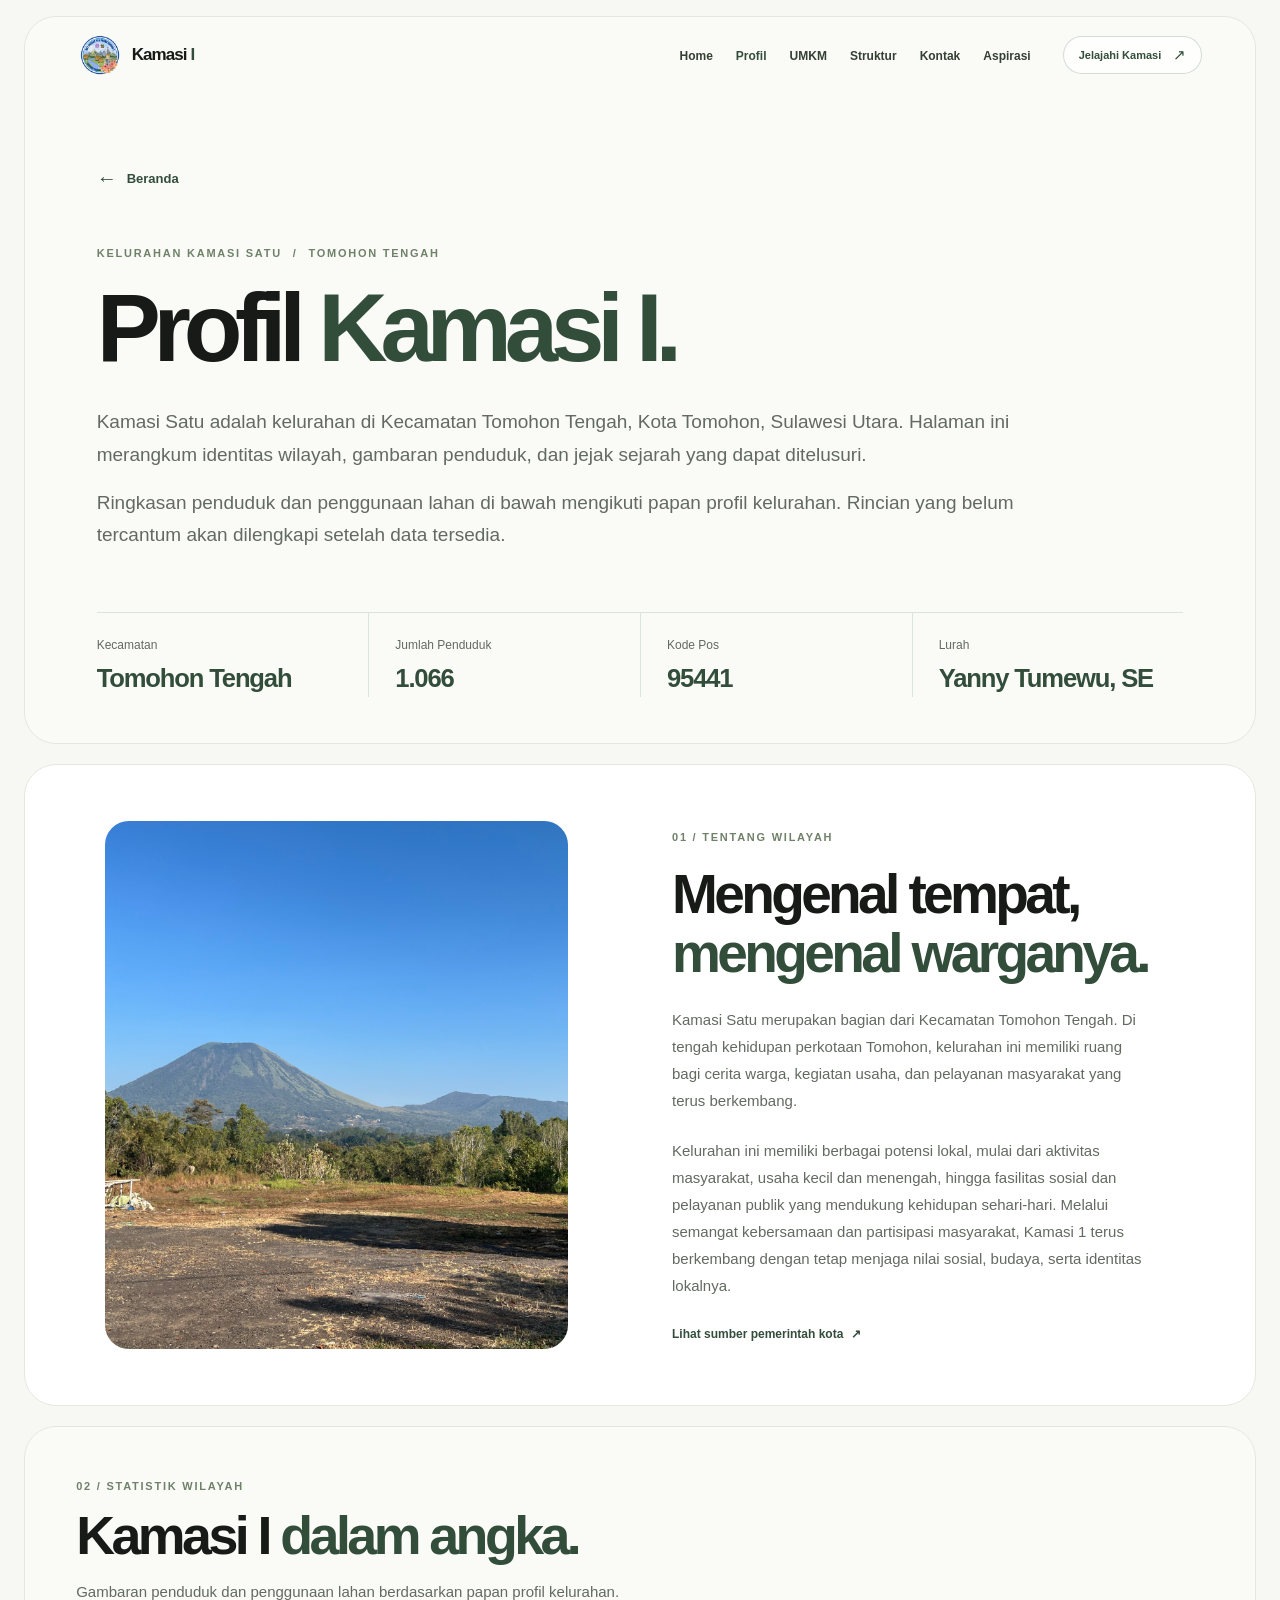
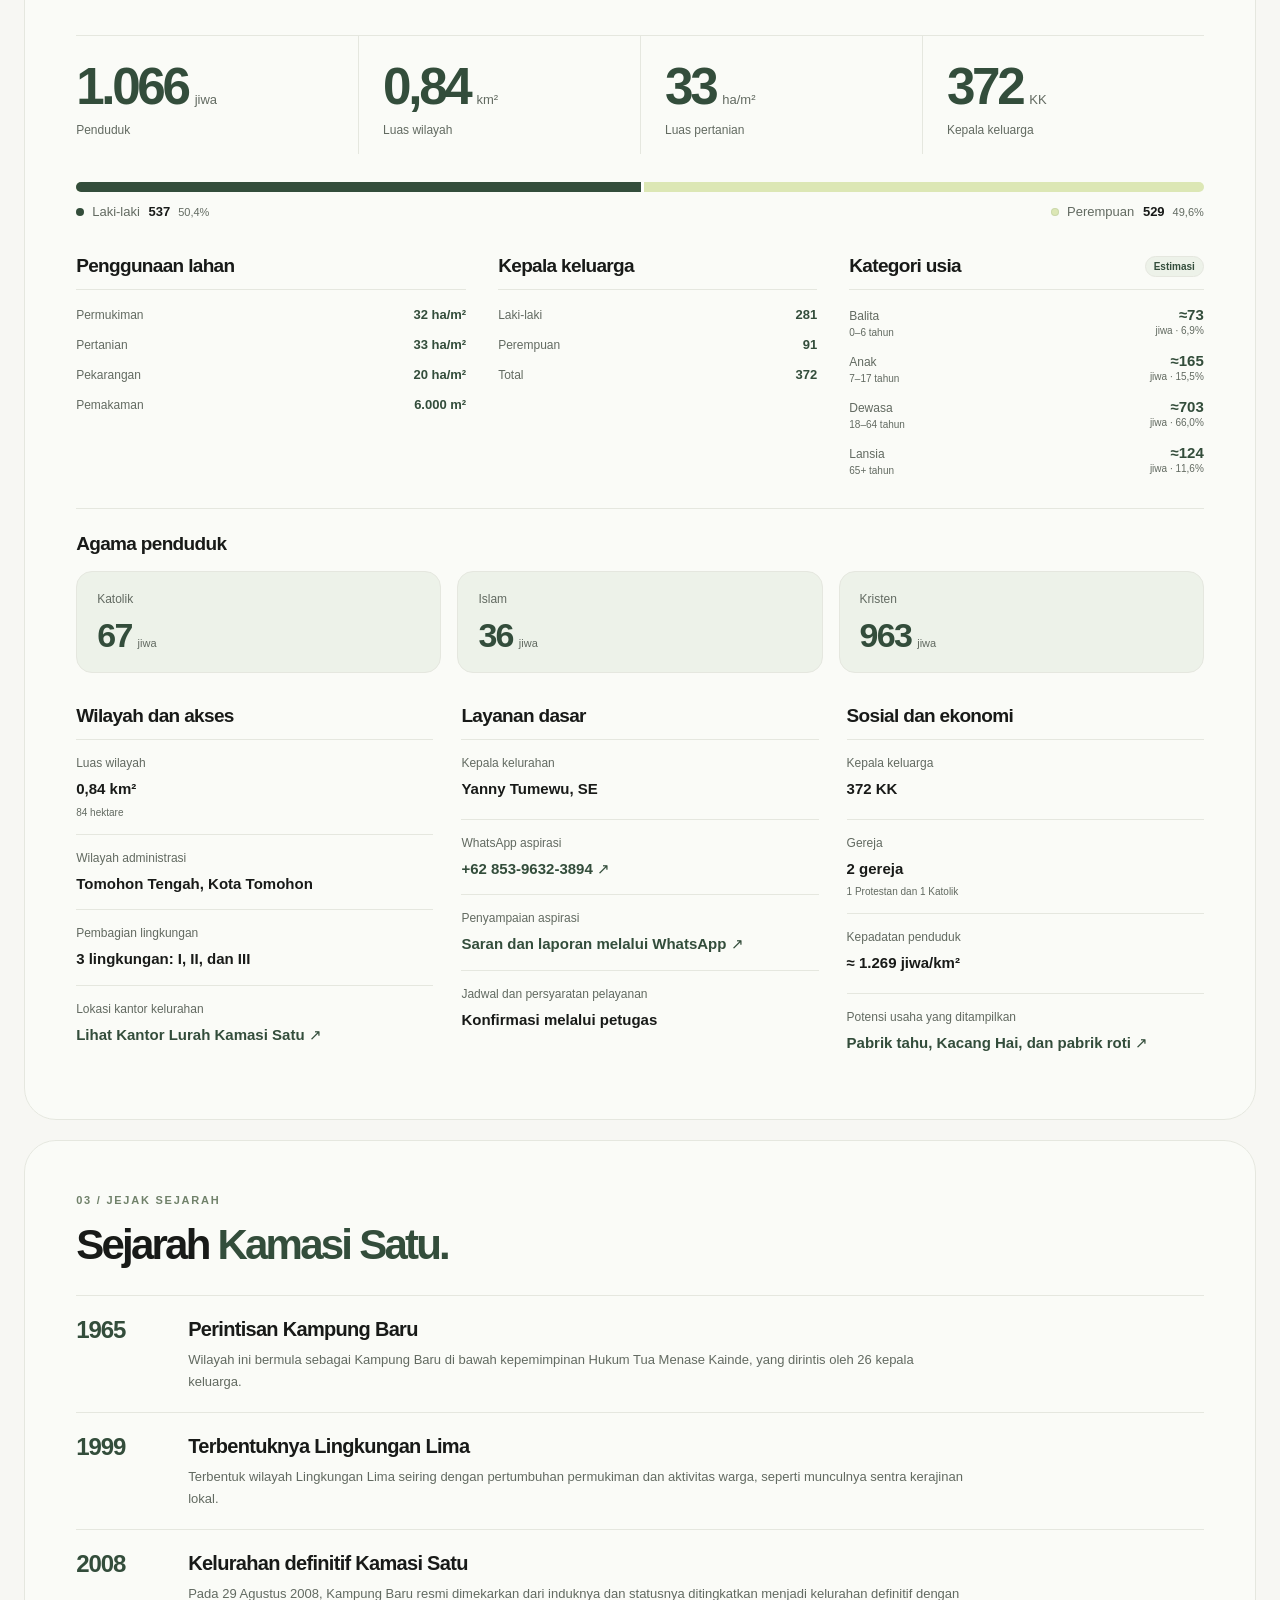
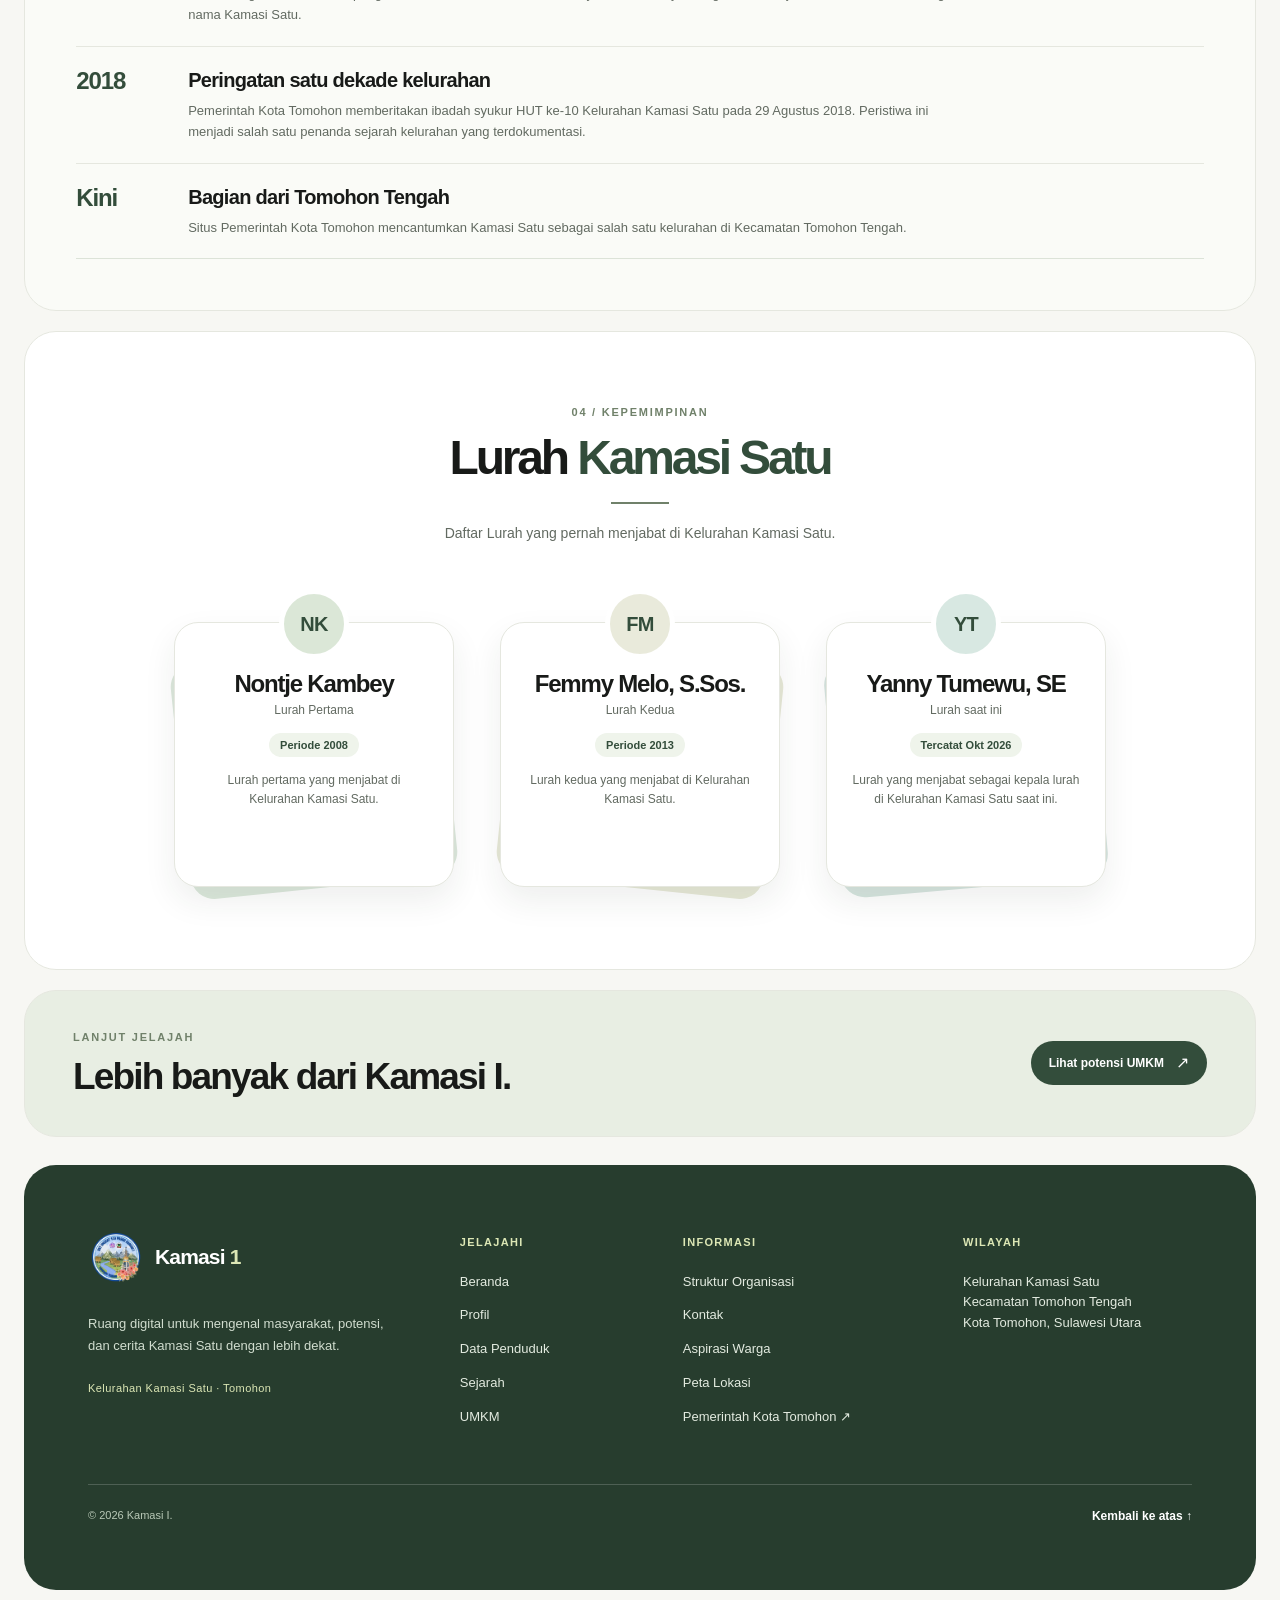
==== commit c2a762b0: "update struktur and staff keluarahan" ====
--- a/profile.html
+++ b/profile.html
@@ -157,7 +157,7 @@
             <div class="profile-page__community-group">
               <h3>Wilayah dan akses</h3>
               <dl class="profile-page__community-list">
-                <div><dt>Luas wilayah</dt><dd>0,84 km² <small>84 hektare · informasi dari pengelola</small></dd></div>
+                <div><dt>Luas wilayah</dt><dd>0,84 km² <small>84 hektare</small></dd></div>
                 <div><dt>Wilayah administrasi</dt><dd>Tomohon Tengah, Kota Tomohon</dd></div>
                 <div><dt>Pembagian lingkungan</dt><dd>3 lingkungan: I, II, dan III</dd></div>
                 <div><dt>Lokasi kantor kelurahan</dt><dd><a href="https://maps.app.goo.gl/ySBEKvRKJSBdPKPK8" target="_blank" rel="noopener noreferrer">Lihat Kantor Lurah Kamasi Satu <span aria-hidden="true">↗</span></a></dd></div>
@@ -167,7 +167,7 @@
             <div class="profile-page__community-group">
               <h3>Layanan dasar</h3>
               <dl class="profile-page__community-list">
-                <div><dt>Kepala kelurahan</dt><dd>Yanny Tumewu, SE <small>Tercantum pada situs Pemkot Tomohon</small></dd></div>
+                <div><dt>Kepala kelurahan</dt><dd>Yanny Tumewu, SE <small></small></dd></div>
                 <div><dt>WhatsApp aspirasi</dt><dd><a href="https://wa.me/6285396323894" target="_blank" rel="noopener noreferrer">+62 853-9632-3894 <span aria-hidden="true">↗</span></a></dd></div>
                 <div><dt>Penyampaian aspirasi</dt><dd><a href="index.html#aspiration">Saran dan laporan melalui WhatsApp <span aria-hidden="true">↗</span></a></dd></div>
                 <div><dt>Jadwal dan persyaratan pelayanan</dt><dd>Konfirmasi melalui petugas</dd></div>
@@ -178,15 +178,14 @@
               <h3>Sosial dan ekonomi</h3>
               <!-- Jumlah gereja diberikan pengguna: 1 Protestan dan 1 Katolik. Kepadatan: 1.066 / 0,84 ≈ 1.269; tahun data penduduk belum diketahui. -->
               <dl class="profile-page__community-list">
-                <div><dt>Kepala keluarga</dt><dd>372 KK <small>Mengikuti papan profil kelurahan</small></dd></div>
+                <div><dt>Kepala keluarga</dt><dd>372 KK <small></small></dd></div>
                 <div><dt>Gereja</dt><dd>2 gereja <small>1 Protestan dan 1 Katolik</small></dd></div>
-                <div><dt>Kepadatan penduduk</dt><dd>≈ 1.269 jiwa/km² <small>Perhitungan dari data penduduk dan luas wilayah</small></dd></div>
+                <div><dt>Kepadatan penduduk</dt><dd>≈ 1.269 jiwa/km² <small></small></dd></div>
                 <div><dt>Potensi usaha yang ditampilkan</dt><dd><a href="index.html#umkm">Pabrik tahu, Kacang Hai, dan pabrik roti <span aria-hidden="true">↗</span></a></dd></div>
               </dl>
             </div>
           </div>
 
-          <p class="profile-page__population-source">Pemeriksaan sumber: <time datetime="2026-10-03">3 Oktober 2026</time>. Identitas kecamatan dan nama lurah mengikuti <a href="https://tomohon.go.id/kecamatan-tomohon-tengah/" target="_blank" rel="noopener noreferrer">situs Pemkot Tomohon</a>. Luas wilayah, lingkungan, WhatsApp, jumlah gereja, dan potensi usaha berasal dari informasi pengelola. Angka penduduk dan KK mengikuti foto papan profil yang tahun datanya belum diketahui; kepadatan adalah hasil perhitungan, bukan statistik resmi terbaru. Data jarak, listrik, sinyal, dan fasilitas lainnya belum dicantumkan karena belum terverifikasi. Satuan penggunaan lahan pada papan masih perlu dikonfirmasi.</p>
         </section>
       </section>
 
--- a/css/style.css
+++ b/css/style.css
@@ -595,7 +595,7 @@
 
 .structure__team {
   display: grid;
-  grid-template-columns: repeat(3, minmax(0, 1fr));
+  grid-template-columns: repeat(4, minmax(0, 1fr));
   gap: 14px;
   margin-top: 18px;
 }
--- a/css/responsive.css
+++ b/css/responsive.css
@@ -14,6 +14,7 @@
 }
 
 @media (min-width: 768px) and (max-width: 1023px) {
+  .structure__team { grid-template-columns: repeat(2, minmax(0, 1fr)); }
   .hero__slide--home { min-height: 780px; grid-template-columns: 50% 50%; }
   .hero__tabs { top: 114px; left: 36px; }
   .hero__slide--video { padding: 114px 36px 36px; }
@@ -214,14 +215,18 @@
   .umkm__detail-lead { margin-top: 10px; font-size: 13px; }
   .history__aside { min-height: 320px; }
   .history__timeline-wrap { padding: 28px; }
-  .structure__branches { display: none; }
-  .structure__team { grid-template-columns: 1fr; gap: 12px; margin-top: 12px; }
-  .structure-card { min-height: 0; padding: 16px 18px; }
+  .structure__branches { height: 22px; }
+  .structure__team { grid-template-columns: repeat(2, minmax(0, 1fr)); gap: 10px; margin-top: 16px; }
+  .structure-card { min-height: 0; padding: 14px; }
+  .structure__team .structure-card h3 { font-size: 15px; line-height: 1.4; }
   .structure-card--lead { min-height: 96px; padding: 18px; }
   .structure__neighborhoods { margin-top: 24px; padding-top: 22px; scroll-margin-top: 80px; }
   .structure__neighborhoods-header { align-items: flex-start; flex-direction: column; gap: 12px; }
-  .structure__neighborhoods-grid { grid-template-columns: 1fr; gap: 10px; margin-top: 16px; }
-  .neighborhood-card__people { grid-template-columns: repeat(2, minmax(0, 1fr)); gap: 16px; }
+  .structure__neighborhoods-grid { grid-template-columns: repeat(2, minmax(0, 1fr)); gap: 10px; margin-top: 16px; }
+  .neighborhood-card { padding: 14px; }
+  .neighborhood-card__heading { align-items: flex-start; flex-direction: column; gap: 8px; }
+  .neighborhood-card__heading h4 { font-size: 14px; }
+  .neighborhood-card__people { gap: 12px; }
   .contact__grid { grid-template-columns: 1fr; gap: 14px; }
   .contact__feature { min-height: 340px; }
   .contact__map { margin-top: 14px; padding: 24px; scroll-margin-top: 80px; }
@@ -315,7 +320,10 @@
   .history__footnote,
   .structure__footnote,
   .contact__footnote { font-size: 12px; }
-  .structure-card h3 { font-size: 18px; }
+  .structure { padding-inline: 18px; }
+  .structure__team .structure-card { padding: 12px; }
+  .structure__team .structure-card h3 { font-size: 14px; }
+  .structure-card--lead h3 { font-size: 18px; }
   .structure-card__symbol { display: none; }
   .structure__neighborhoods-header h3 { font-size: 22px; }
   .contact__feature { min-height: 300px; border-radius: 18px; padding: 24px; }
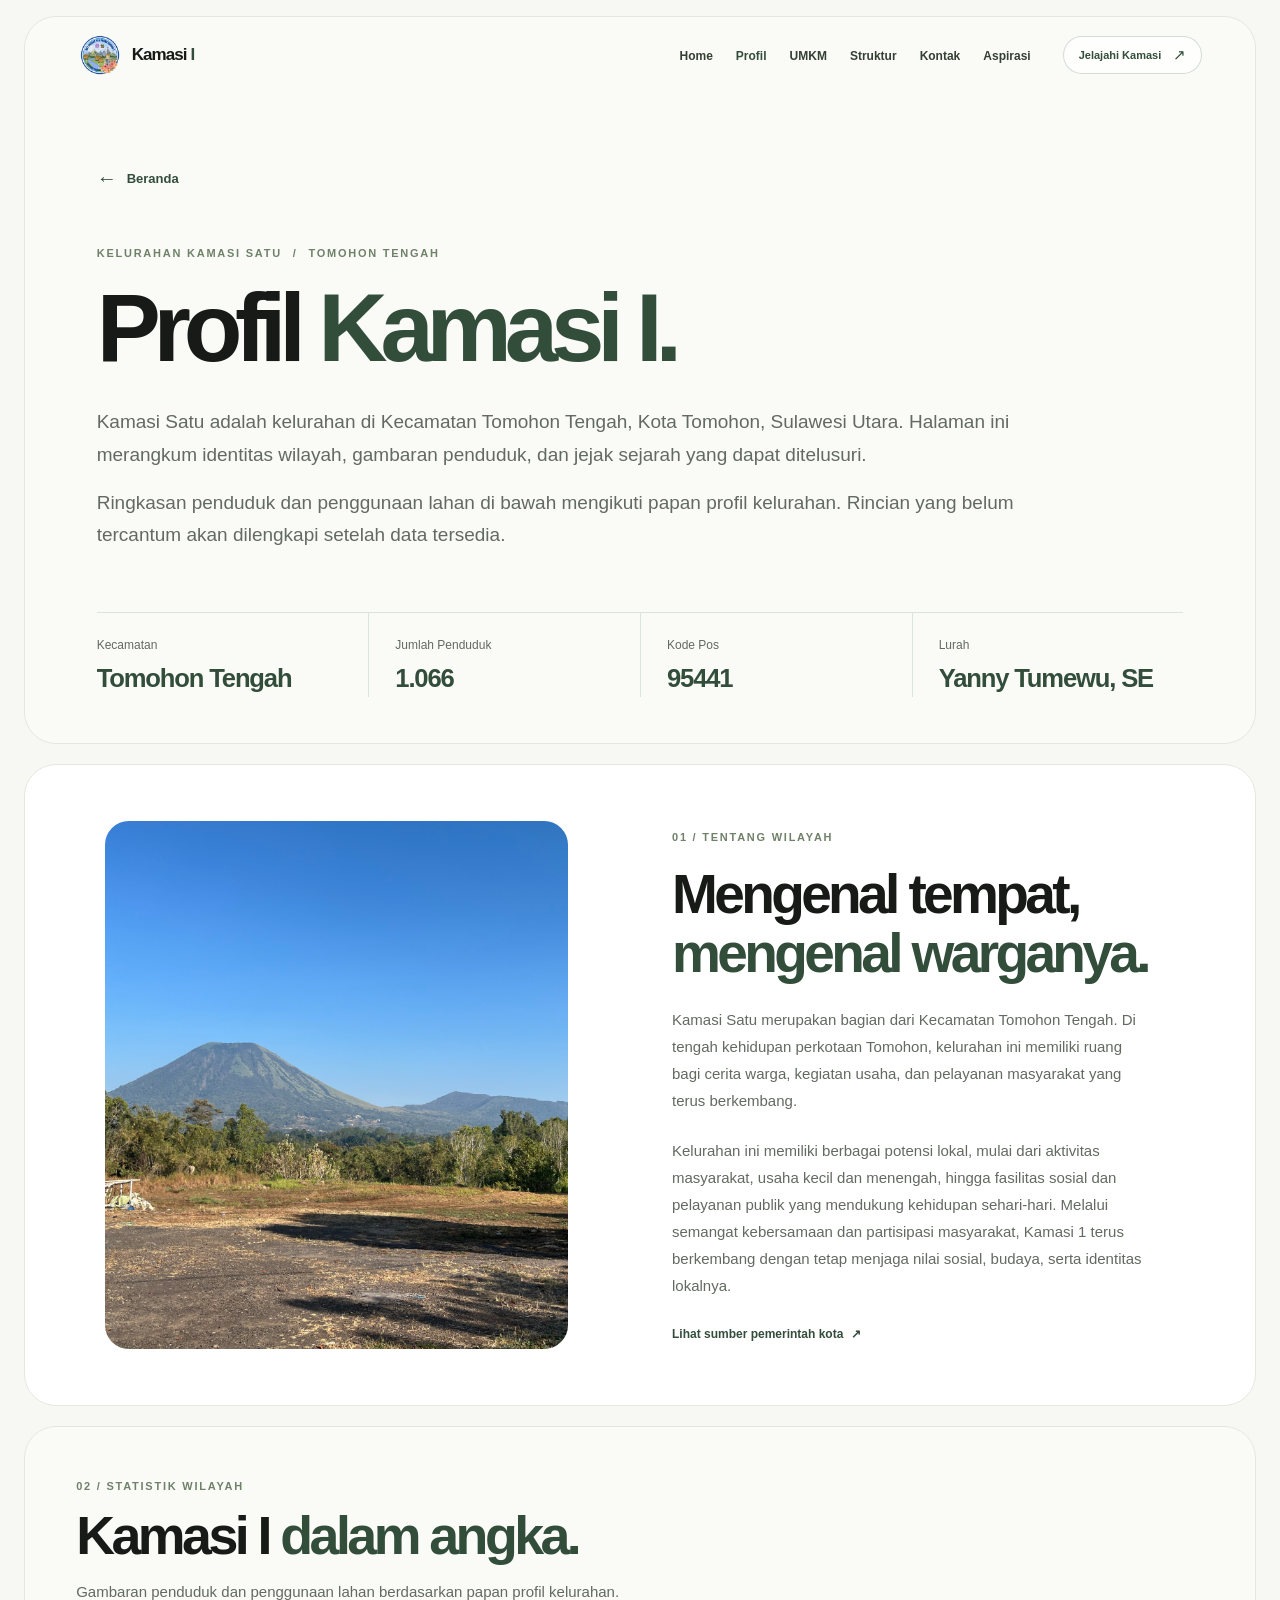
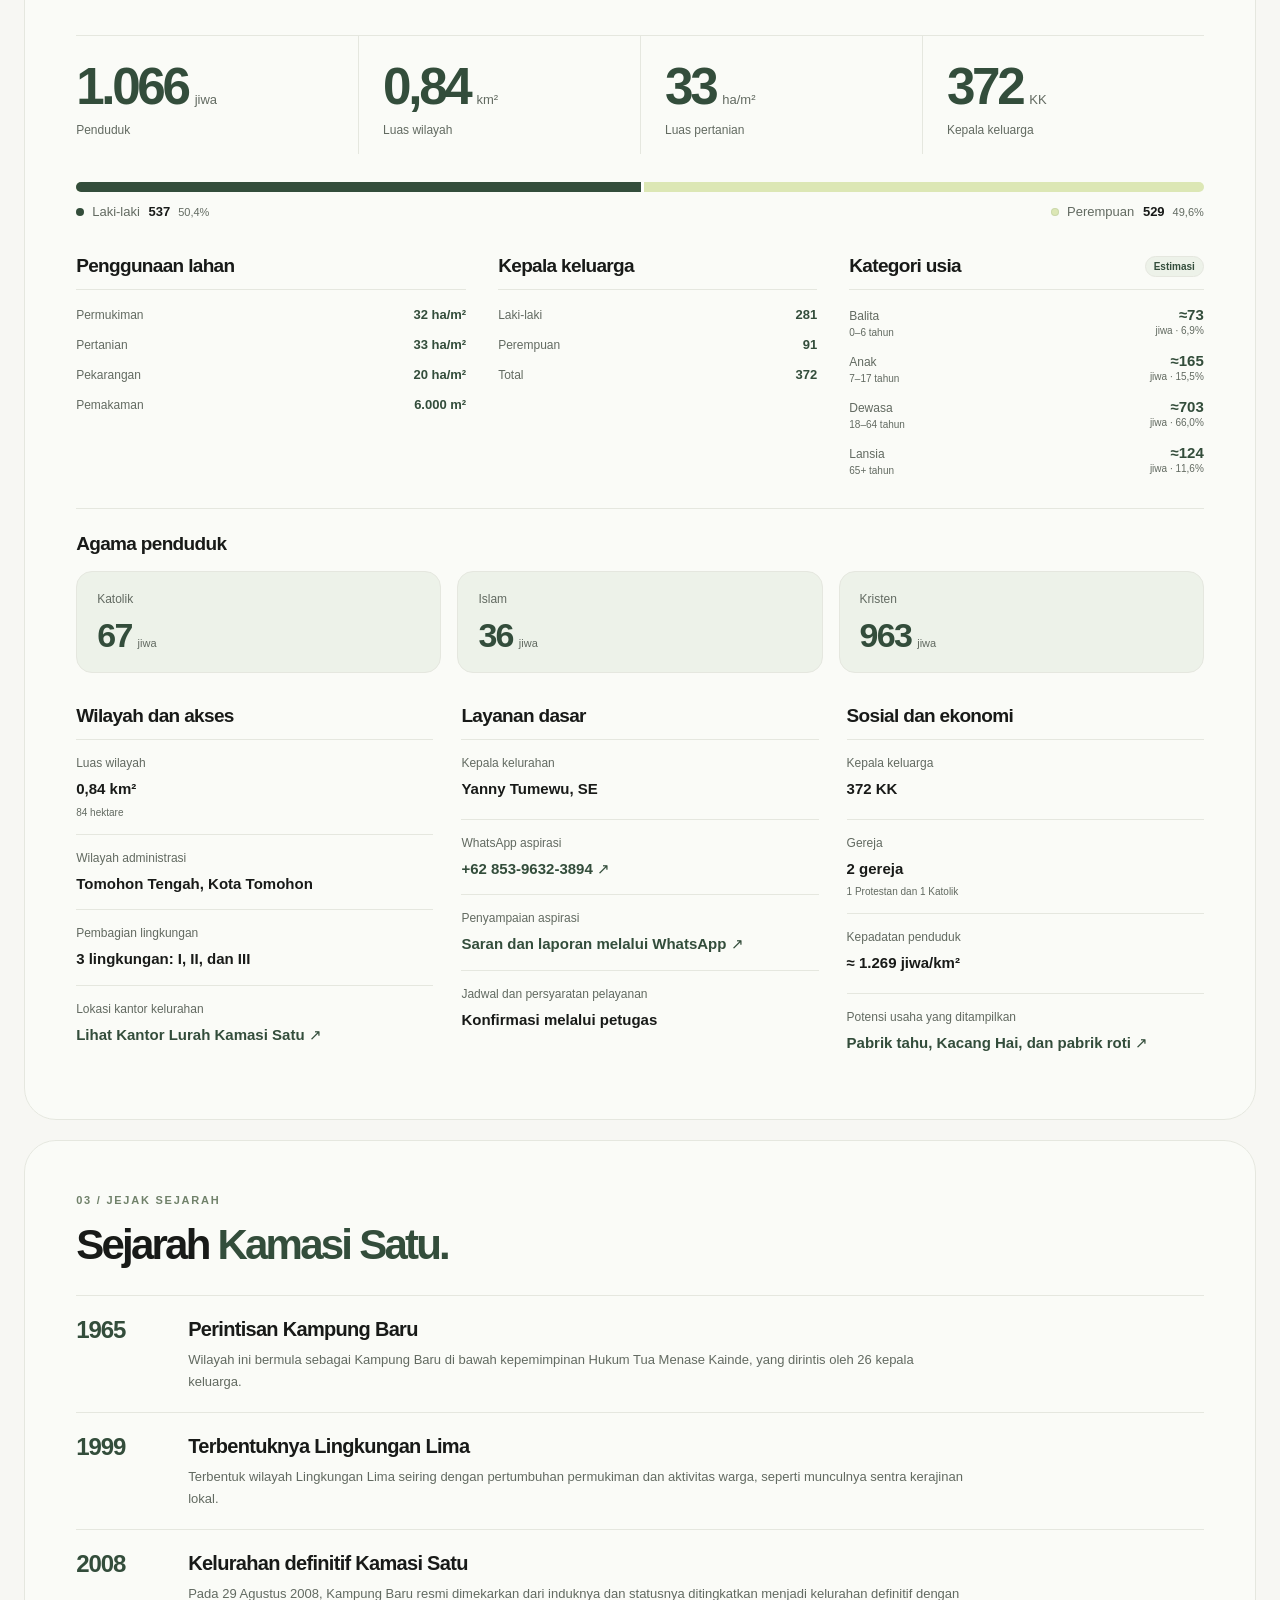
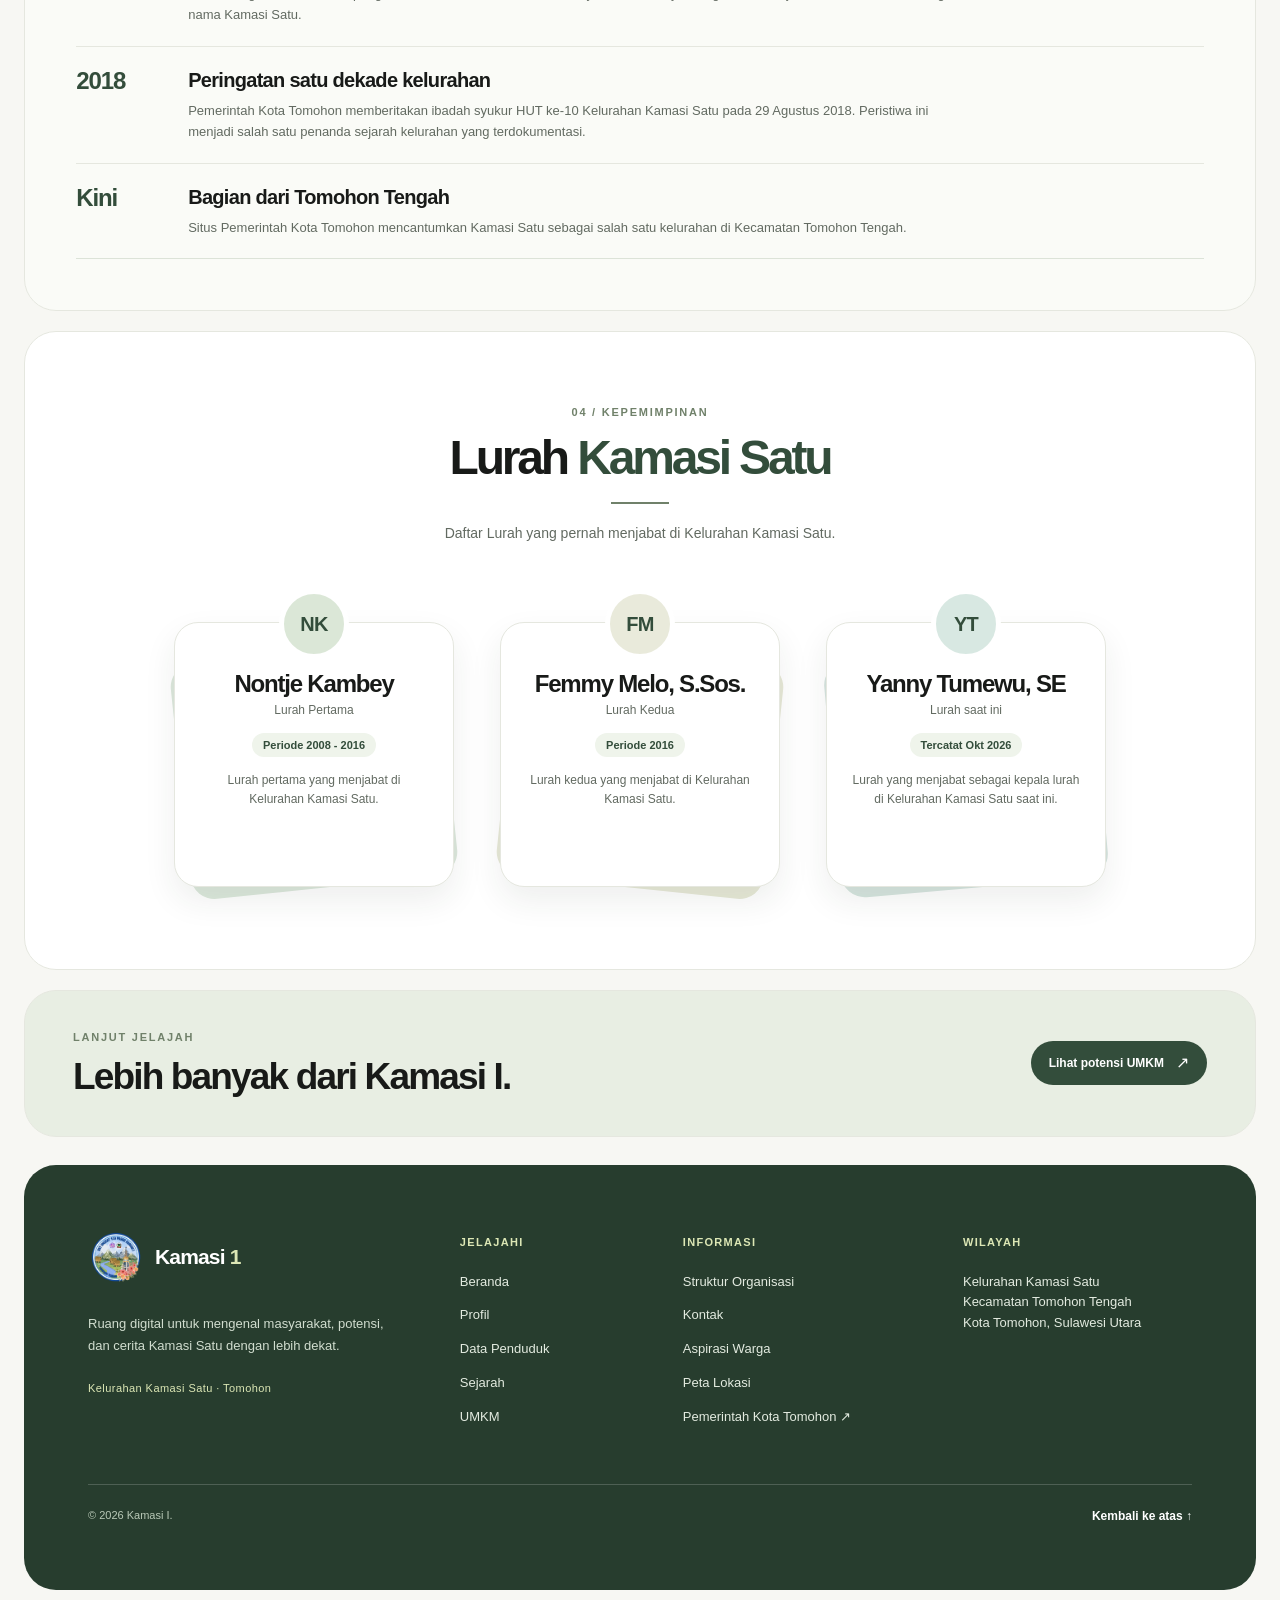
==== commit 25bbf19f: "update lurah periode" ====
--- a/profile.html
+++ b/profile.html
@@ -198,7 +198,6 @@
         </div>
 
         <ol class="profile-page__timeline">
-          <!-- Riwayat 1965, 1999, dan 2008 mengikuti informasi yang diberikan pengguna. -->
           <li>
             <span class="profile-page__year"><time datetime="1965">1965</time></span>
             <div>
@@ -252,7 +251,7 @@
               <span class="profile-page__leader-avatar" aria-hidden="true">NK</span>
               <h3>Nontje Kambey</h3>
               <p class="profile-page__leader-role">Lurah Pertama</p>
-              <p class="profile-page__leader-period">Periode <time datetime="2008">2008</time></p>
+              <p class="profile-page__leader-period">Periode <time datetime="2008">2008 - 2016</time></p>
               <p class="profile-page__leader-description">Lurah pertama yang menjabat di Kelurahan Kamasi Satu.</p>
             </article>
           </li>
@@ -261,7 +260,7 @@
               <span class="profile-page__leader-avatar" aria-hidden="true">FM</span>
               <h3>Femmy Melo, S.Sos.</h3>
               <p class="profile-page__leader-role">Lurah Kedua</p>
-              <p class="profile-page__leader-period">Periode <time datetime="2013">2013</time></p>
+              <p class="profile-page__leader-period">Periode <time datetime="2016">2016</time></p>
               <p class="profile-page__leader-description">Lurah kedua yang menjabat di Kelurahan Kamasi Satu.</p>
             </article>
           </li>
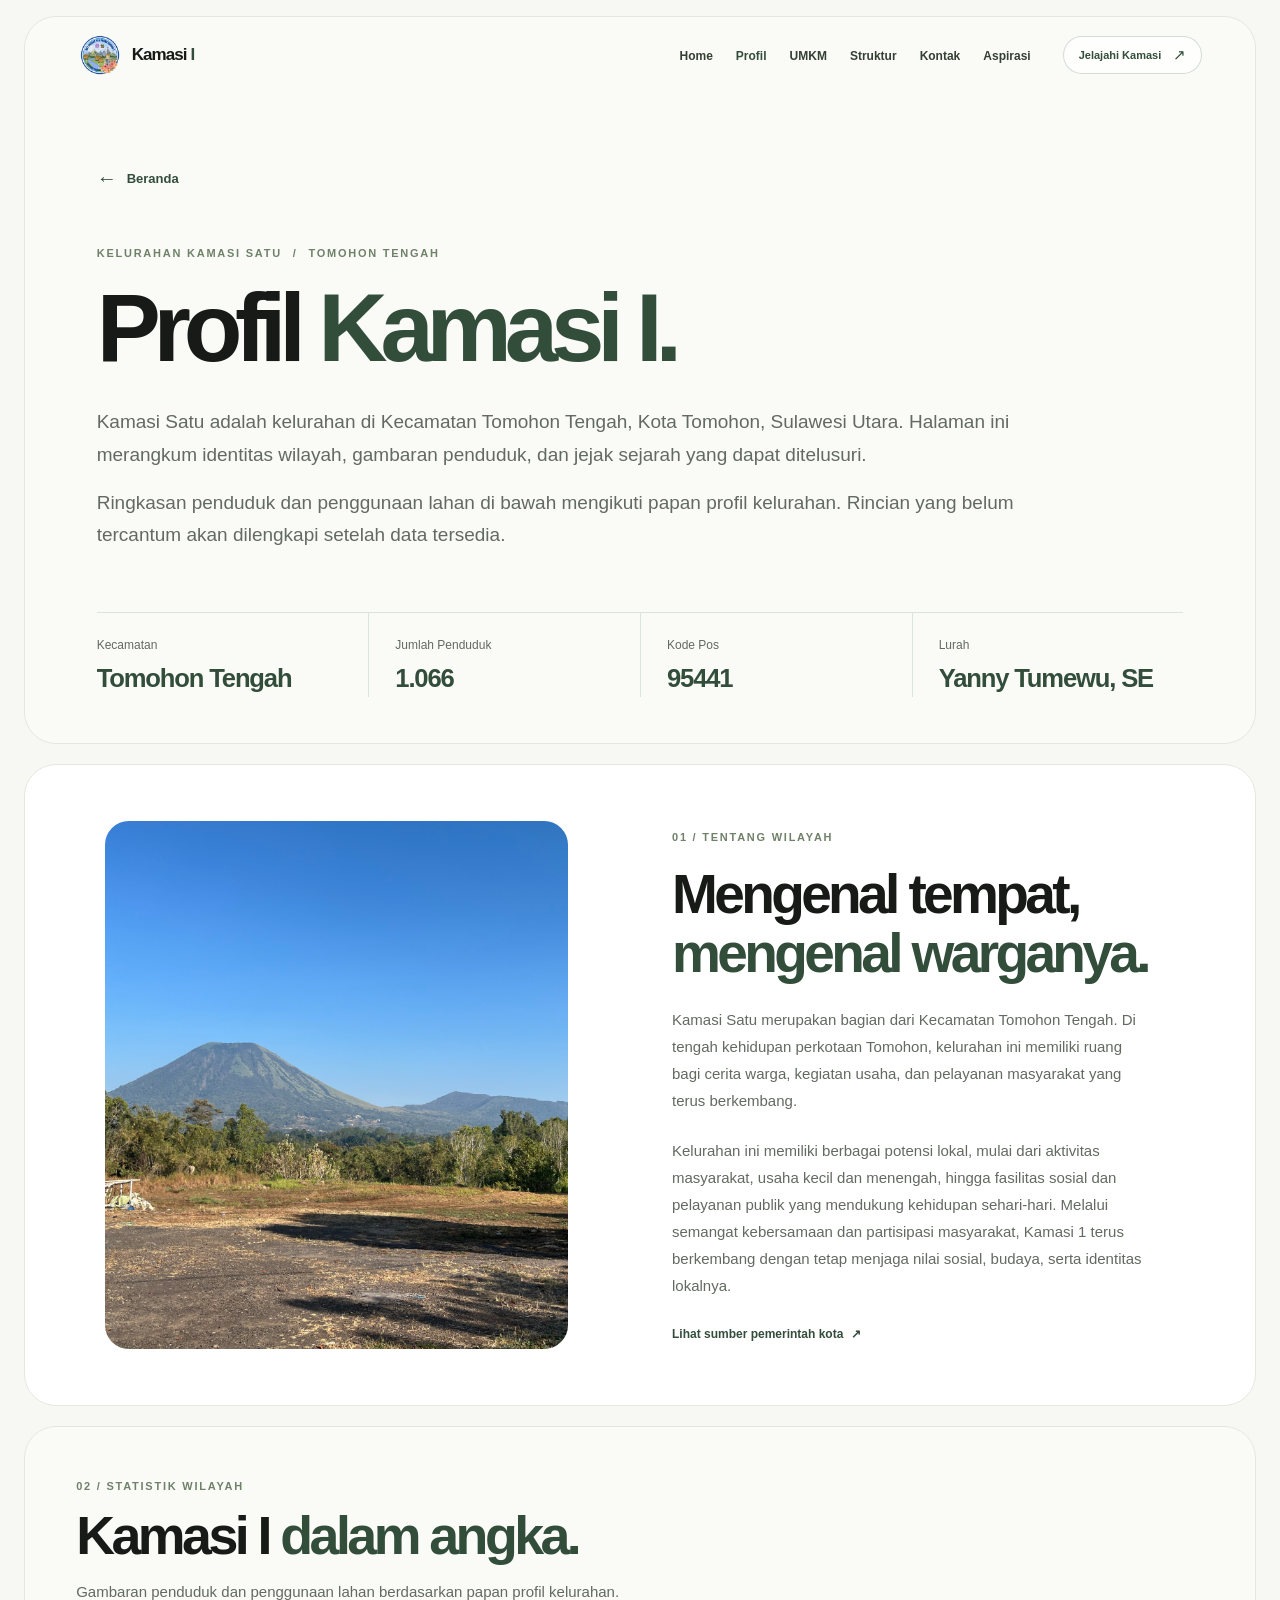
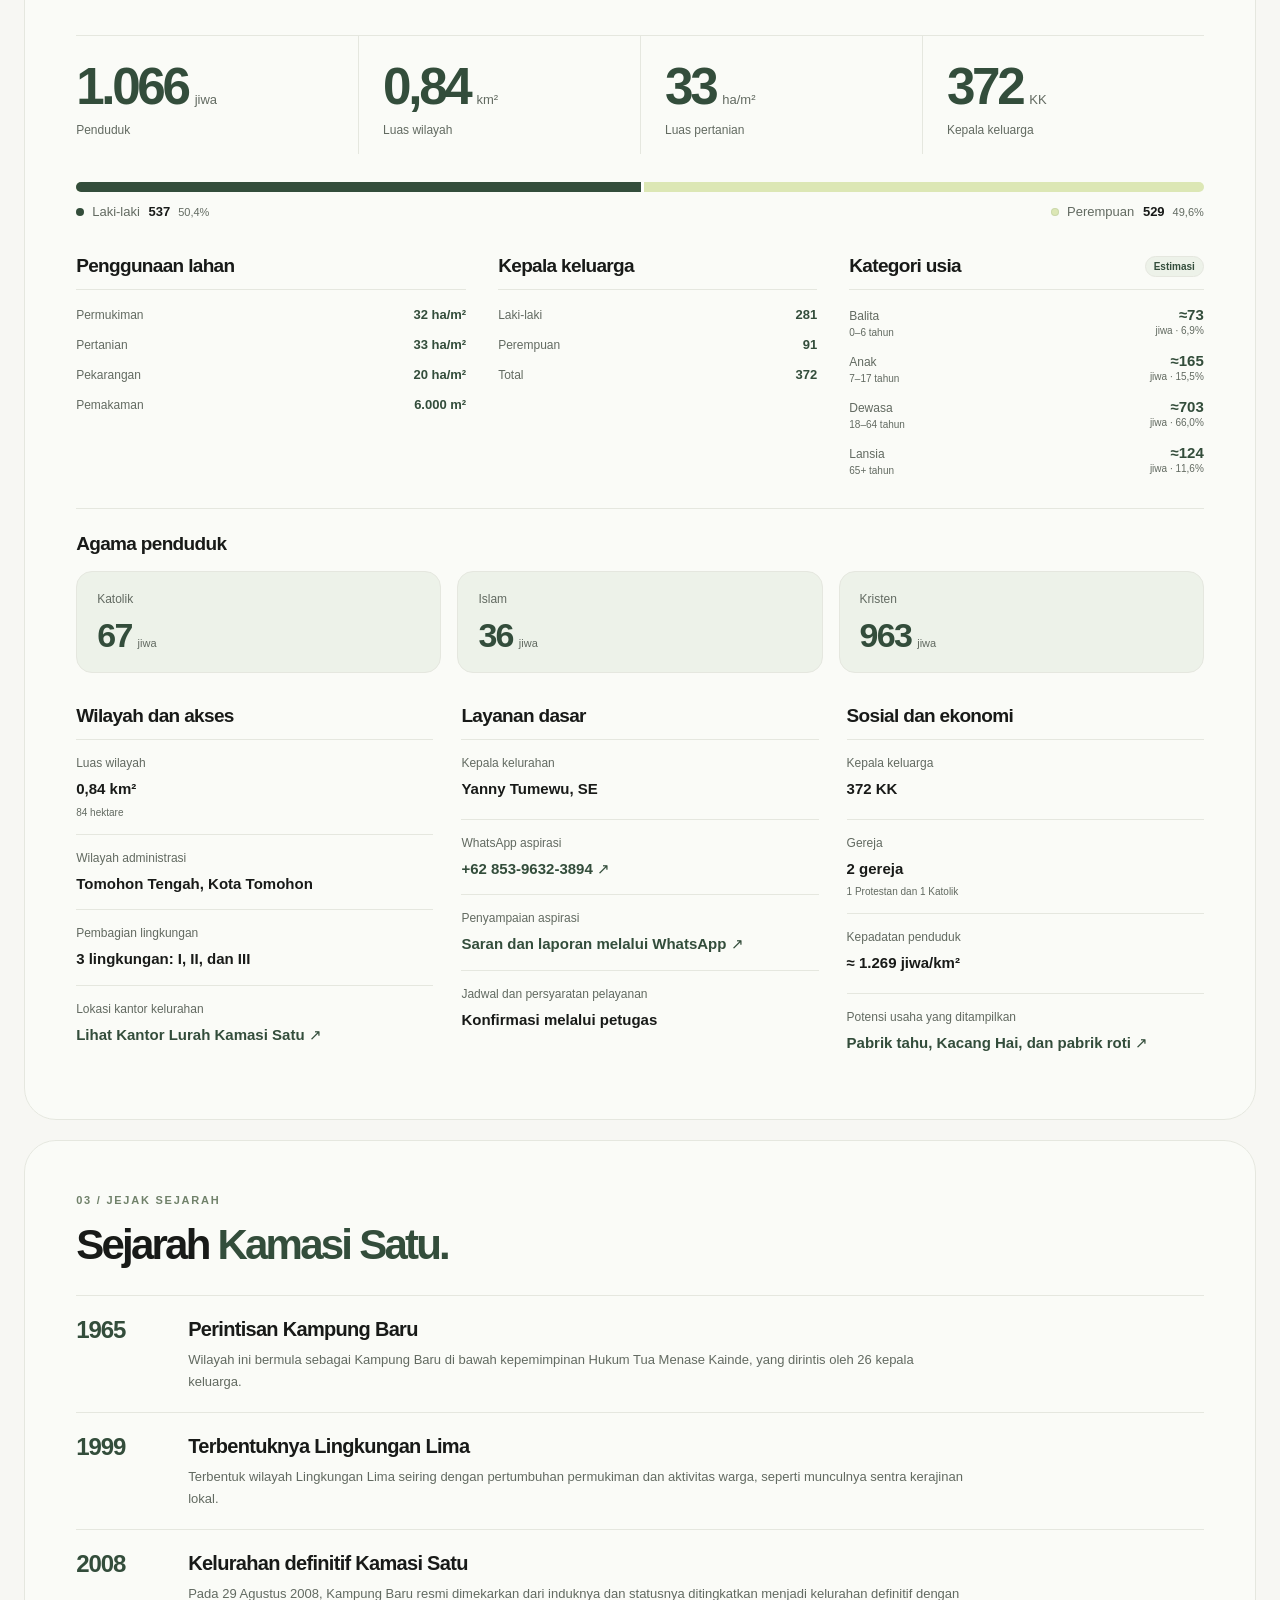
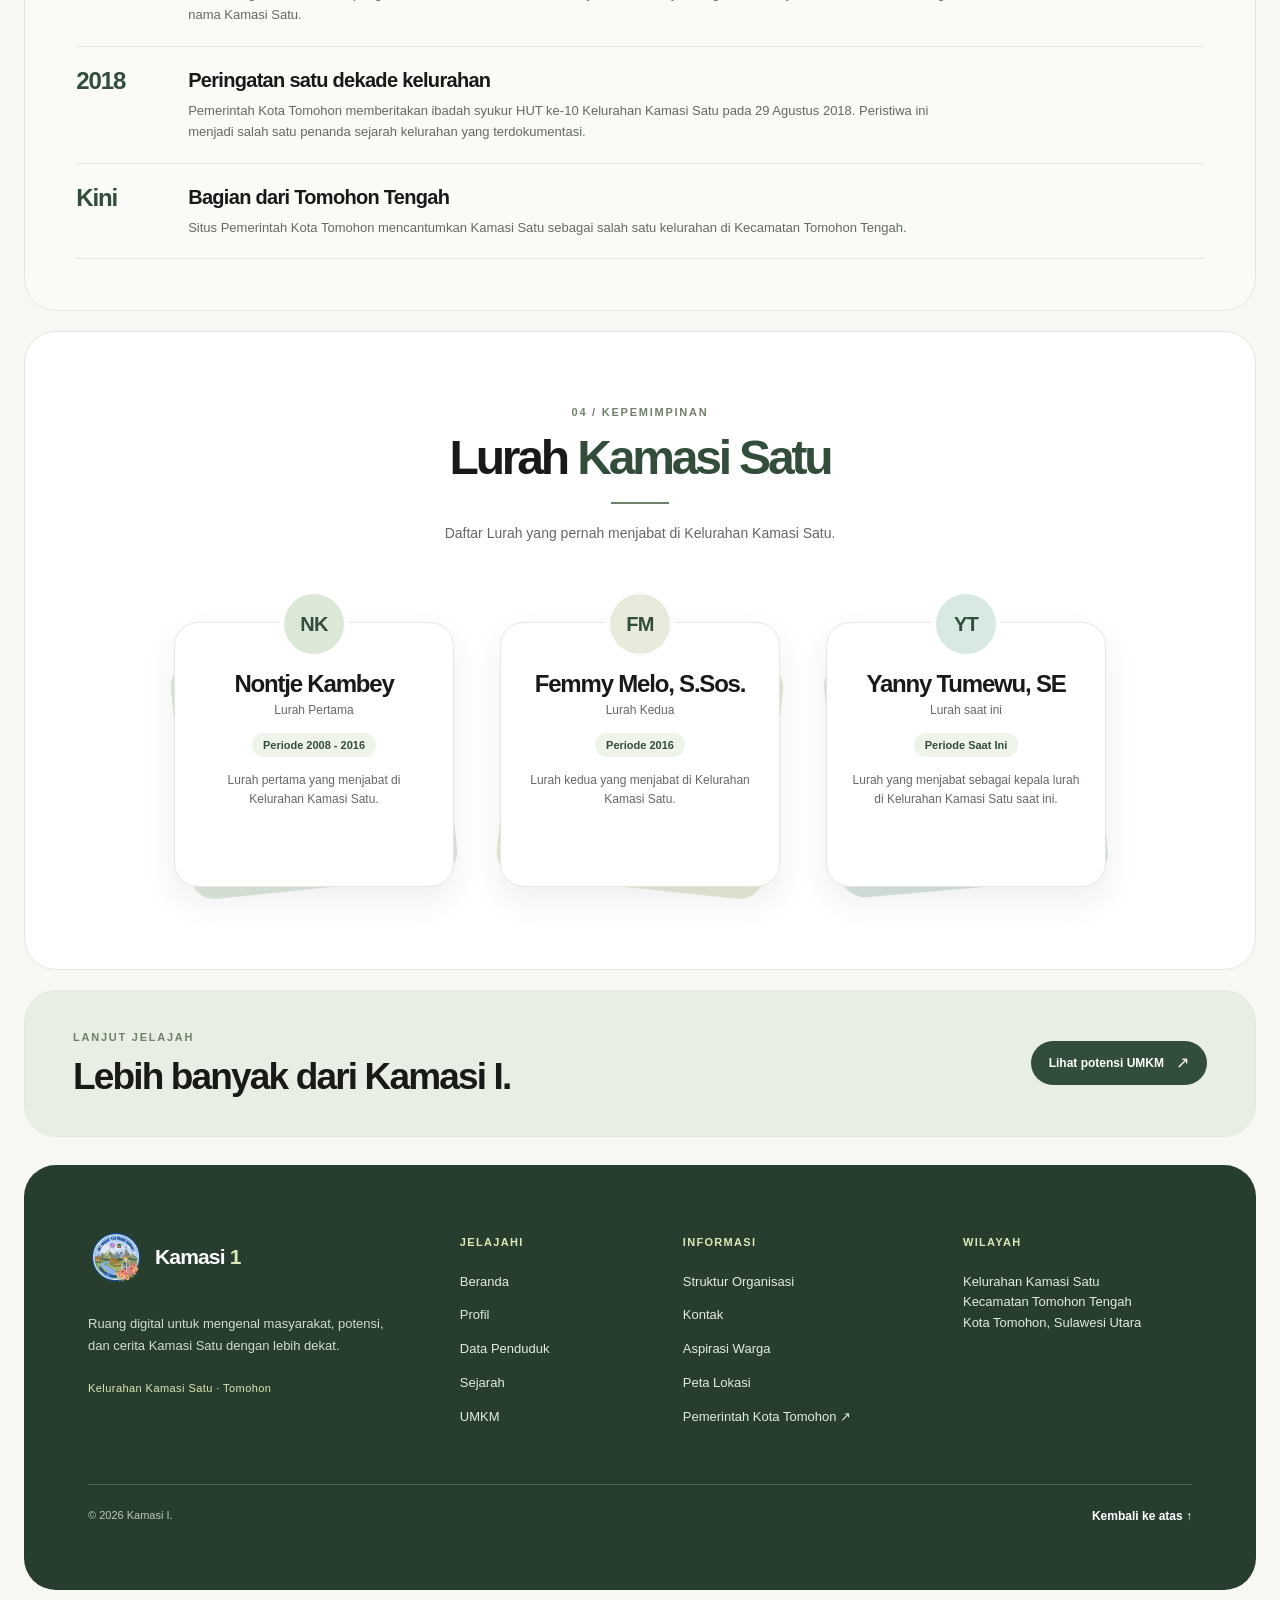
==== commit 1b1a28fd: "update grid contact section" ====
--- a/profile.html
+++ b/profile.html
@@ -269,7 +269,7 @@
               <span class="profile-page__leader-avatar" aria-hidden="true">YT</span>
               <h3>Yanny Tumewu, SE</h3>
               <p class="profile-page__leader-role">Lurah saat ini</p>
-              <p class="profile-page__leader-period">Tercatat <time datetime="2026-10">Okt 2026</time></p>
+              <p class="profile-page__leader-period">Periode <time datetime="2026-10">Saat Ini</time></p>
               <p class="profile-page__leader-description">Lurah yang menjabat sebagai kepala lurah di Kelurahan Kamasi Satu saat ini.</p>
             </article>
           </li>
--- a/css/components.css
+++ b/css/components.css
@@ -512,16 +512,23 @@
 .contact__feature-location span { color: var(--surface); font-size: 17px; }
 
 .contact-card {
+  display: grid;
+  grid-template-columns: minmax(0, 1fr) auto;
+  align-items: center;
   min-width: 0;
+  gap: 24px;
+  border-top: 1px solid var(--border);
   background: var(--surface);
-  padding: 24px 8px;
-}
-
-.contact-card:first-child { border: 1px solid var(--border); border-radius: var(--radius-medium); padding-inline: 24px; }
-.contact-card:not(:first-child) { border-bottom: 1px solid var(--border); }
+  padding: 24px 20px;
+}
+
+.contact-card:last-child { border-bottom: 1px solid var(--border); }
+.contact-card__content { min-width: 0; }
 .contact-card h3 { font-size: 23px; font-weight: 550; letter-spacing: -0.04em; line-height: 1.2; }
 .contact-card p { max-width: 800px; margin-top: 8px; color: var(--text-secondary); font-size: 14px; line-height: 1.65; overflow-wrap: anywhere; }
 .contact-card p + p { margin-top: 4px; }
+.contact-card__action { display: inline-flex; min-height: 44px; align-items: center; justify-self: end; gap: 8px; color: var(--primary); font-size: 14px; font-weight: 650; line-height: 1.4; text-decoration: underline; text-underline-offset: 5px; transition: color 180ms ease; }
+.contact-card__action:hover { color: var(--text-primary); }
 
 .contact__map-kicker { color: var(--primary-light); font-size: 10px; font-weight: 700; letter-spacing: 0.12em; text-transform: uppercase; }
 .contact__map-link {
@@ -566,6 +573,7 @@
   .structure-card,
   .neighborhood-card,
   .contact-card,
+  .contact-card__action,
   .contact__map-link {
     transition: none;
   }
--- a/css/responsive.css
+++ b/css/responsive.css
@@ -70,7 +70,7 @@
   .history__item div > p:last-child { font-size: 11px; }
   .contact__feature { min-height: 565px; padding: 28px; }
   .contact__feature h3 { font-size: 44px; }
-  .contact-card { padding: 22px 8px; }
+  .contact-card { gap: 20px; padding: 22px 16px; }
   .contact-card h3 { font-size: 21px; }
   .contact-card p { font-size: 13px; }
   .contact__map-frame { height: 345px; }
@@ -228,6 +228,8 @@
   .neighborhood-card__heading h4 { font-size: 14px; }
   .neighborhood-card__people { gap: 12px; }
   .contact__grid { grid-template-columns: 1fr; gap: 14px; }
+  .contact-card { grid-template-columns: 1fr; gap: 10px; padding: 20px 16px; }
+  .contact-card__action { justify-self: start; font-size: 13px; }
   .contact__feature { min-height: 340px; }
   .contact__map { margin-top: 14px; padding: 24px; scroll-margin-top: 80px; }
   .contact__map-heading { align-items: flex-start; flex-direction: column; gap: 18px; }
@@ -330,8 +332,6 @@
   .contact__feature h3 { font-size: 40px; }
   .contact__feature div p { font-size: 13px; }
   .contact .contact__title { font-size: clamp(33px, 9vw, 40px); }
-  .contact-card { padding: 20px 6px; }
-  .contact-card:first-child { padding-inline: 16px; }
   .contact-card h3 { font-size: 21px; }
   .contact-card p { font-size: 13px; }
   .contact__map { border-radius: 18px; padding: 20px 18px; }
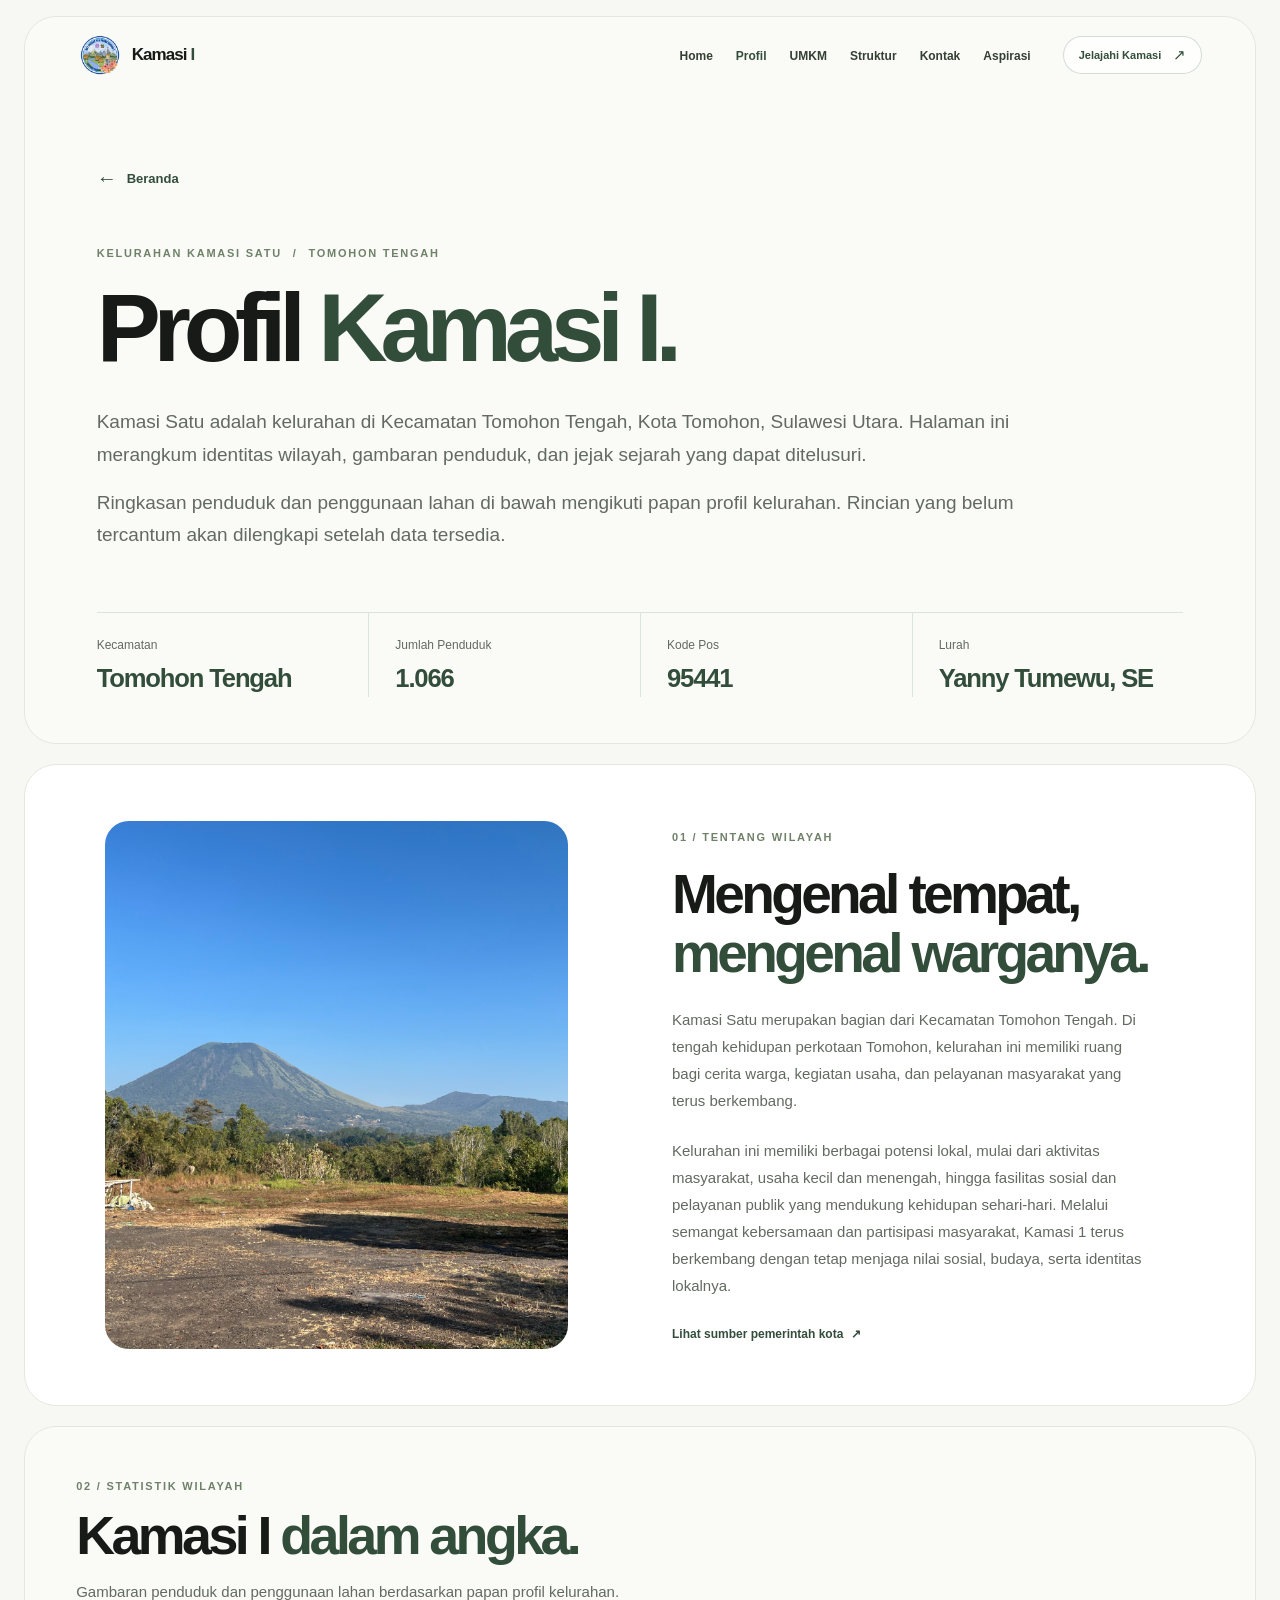
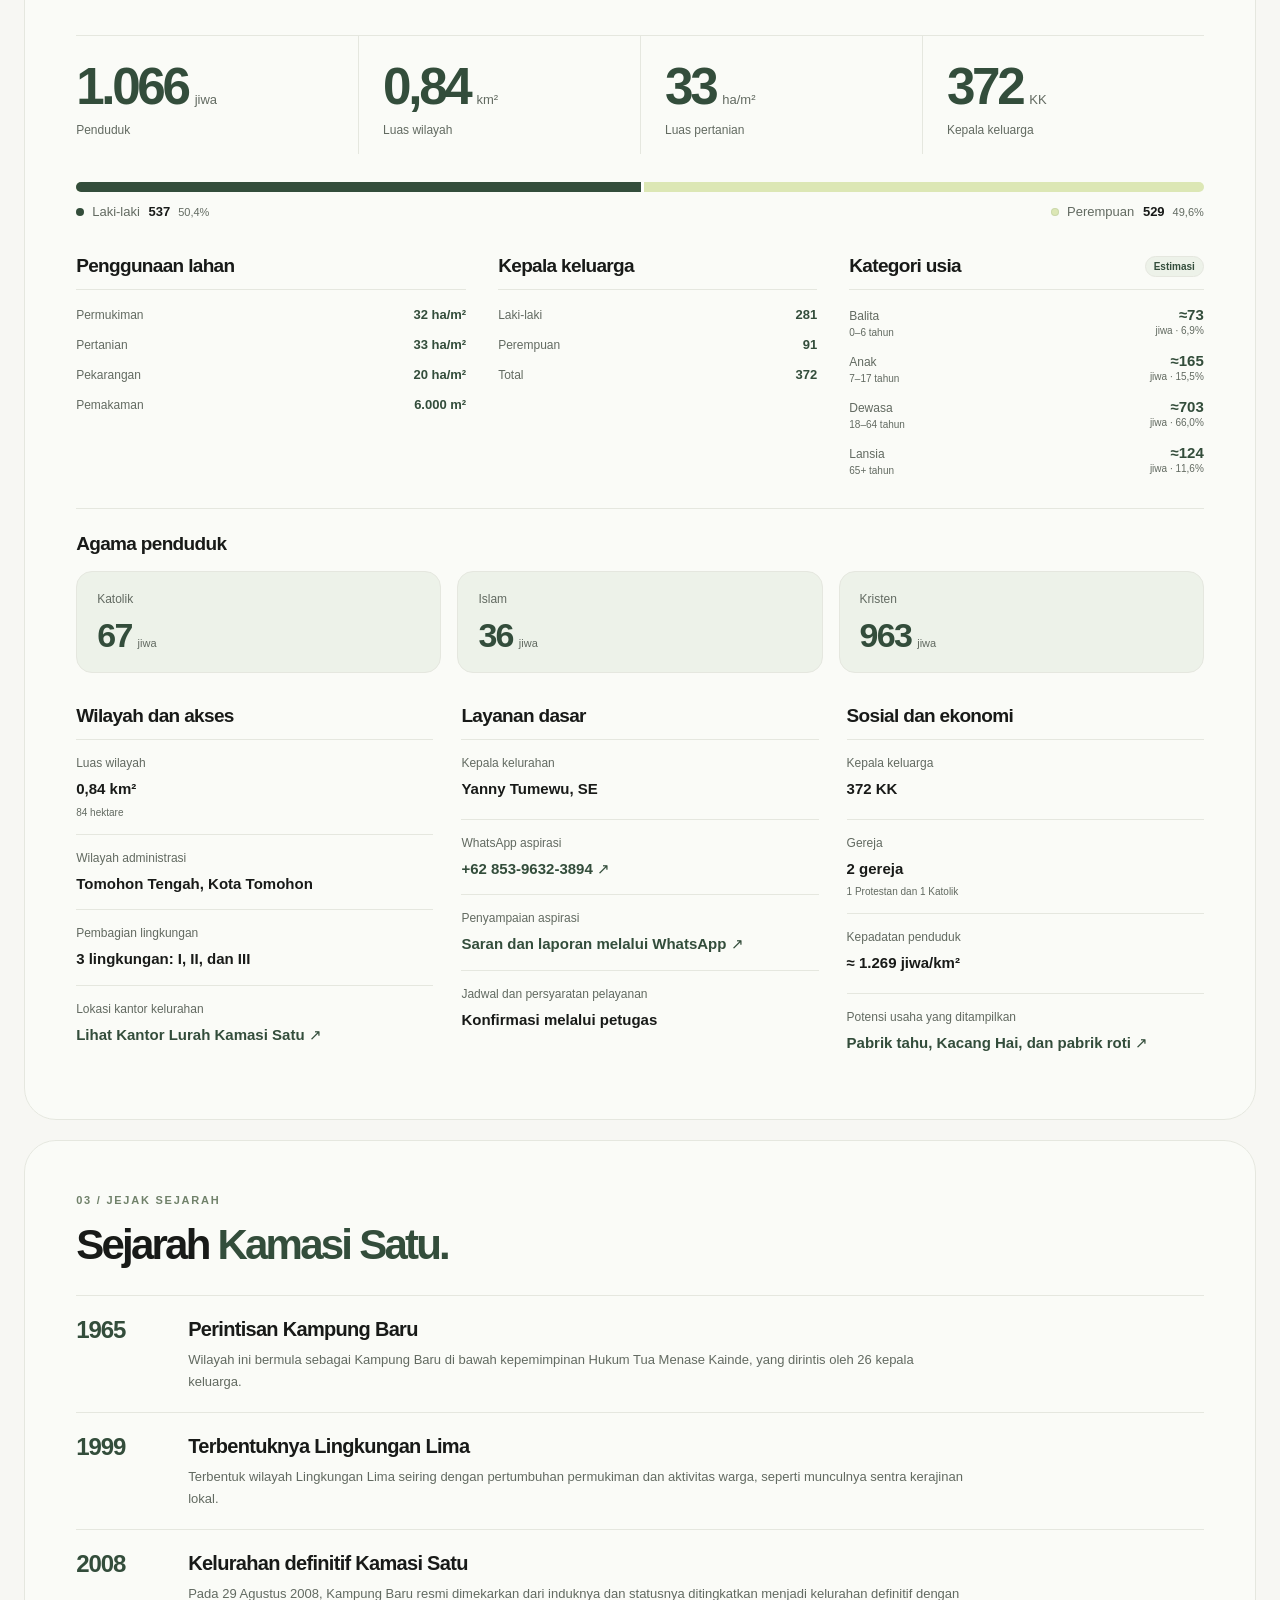
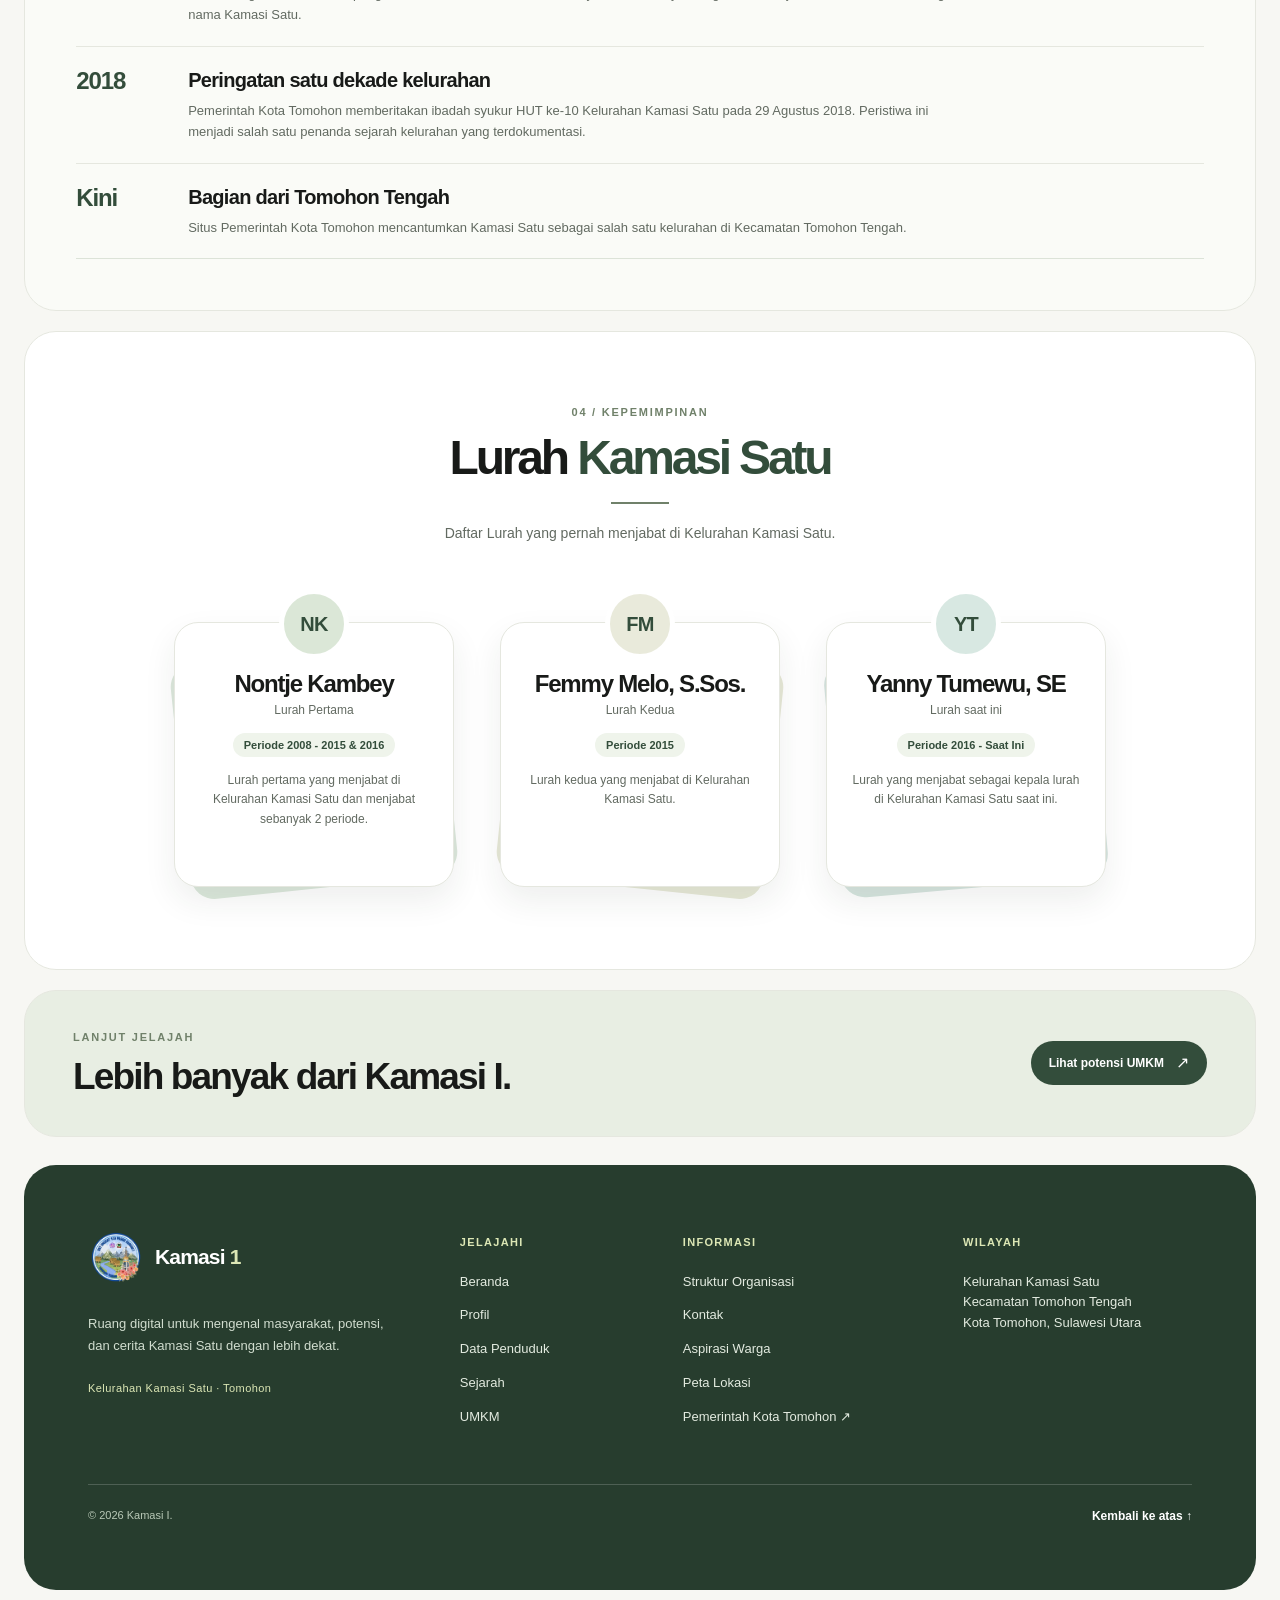
==== commit 955a7f0a: "update periode lurah jabatan" ====
--- a/profile.html
+++ b/profile.html
@@ -251,8 +251,8 @@
               <span class="profile-page__leader-avatar" aria-hidden="true">NK</span>
               <h3>Nontje Kambey</h3>
               <p class="profile-page__leader-role">Lurah Pertama</p>
-              <p class="profile-page__leader-period">Periode <time datetime="2008">2008 - 2016</time></p>
-              <p class="profile-page__leader-description">Lurah pertama yang menjabat di Kelurahan Kamasi Satu.</p>
+              <p class="profile-page__leader-period">Periode <time datetime="2008">2008 - 2015 & 2016</time></p>
+              <p class="profile-page__leader-description">Lurah pertama yang menjabat di Kelurahan Kamasi Satu dan menjabat sebanyak 2 periode.</p>
             </article>
           </li>
           <li class="profile-page__leader">
@@ -260,7 +260,7 @@
               <span class="profile-page__leader-avatar" aria-hidden="true">FM</span>
               <h3>Femmy Melo, S.Sos.</h3>
               <p class="profile-page__leader-role">Lurah Kedua</p>
-              <p class="profile-page__leader-period">Periode <time datetime="2016">2016</time></p>
+              <p class="profile-page__leader-period">Periode <time datetime="2016">2015</time></p>
               <p class="profile-page__leader-description">Lurah kedua yang menjabat di Kelurahan Kamasi Satu.</p>
             </article>
           </li>
@@ -269,7 +269,7 @@
               <span class="profile-page__leader-avatar" aria-hidden="true">YT</span>
               <h3>Yanny Tumewu, SE</h3>
               <p class="profile-page__leader-role">Lurah saat ini</p>
-              <p class="profile-page__leader-period">Periode <time datetime="2026-10">Saat Ini</time></p>
+              <p class="profile-page__leader-period">Periode<time datetime="2026-10"> 2016 - Saat Ini</time></p>
               <p class="profile-page__leader-description">Lurah yang menjabat sebagai kepala lurah di Kelurahan Kamasi Satu saat ini.</p>
             </article>
           </li>
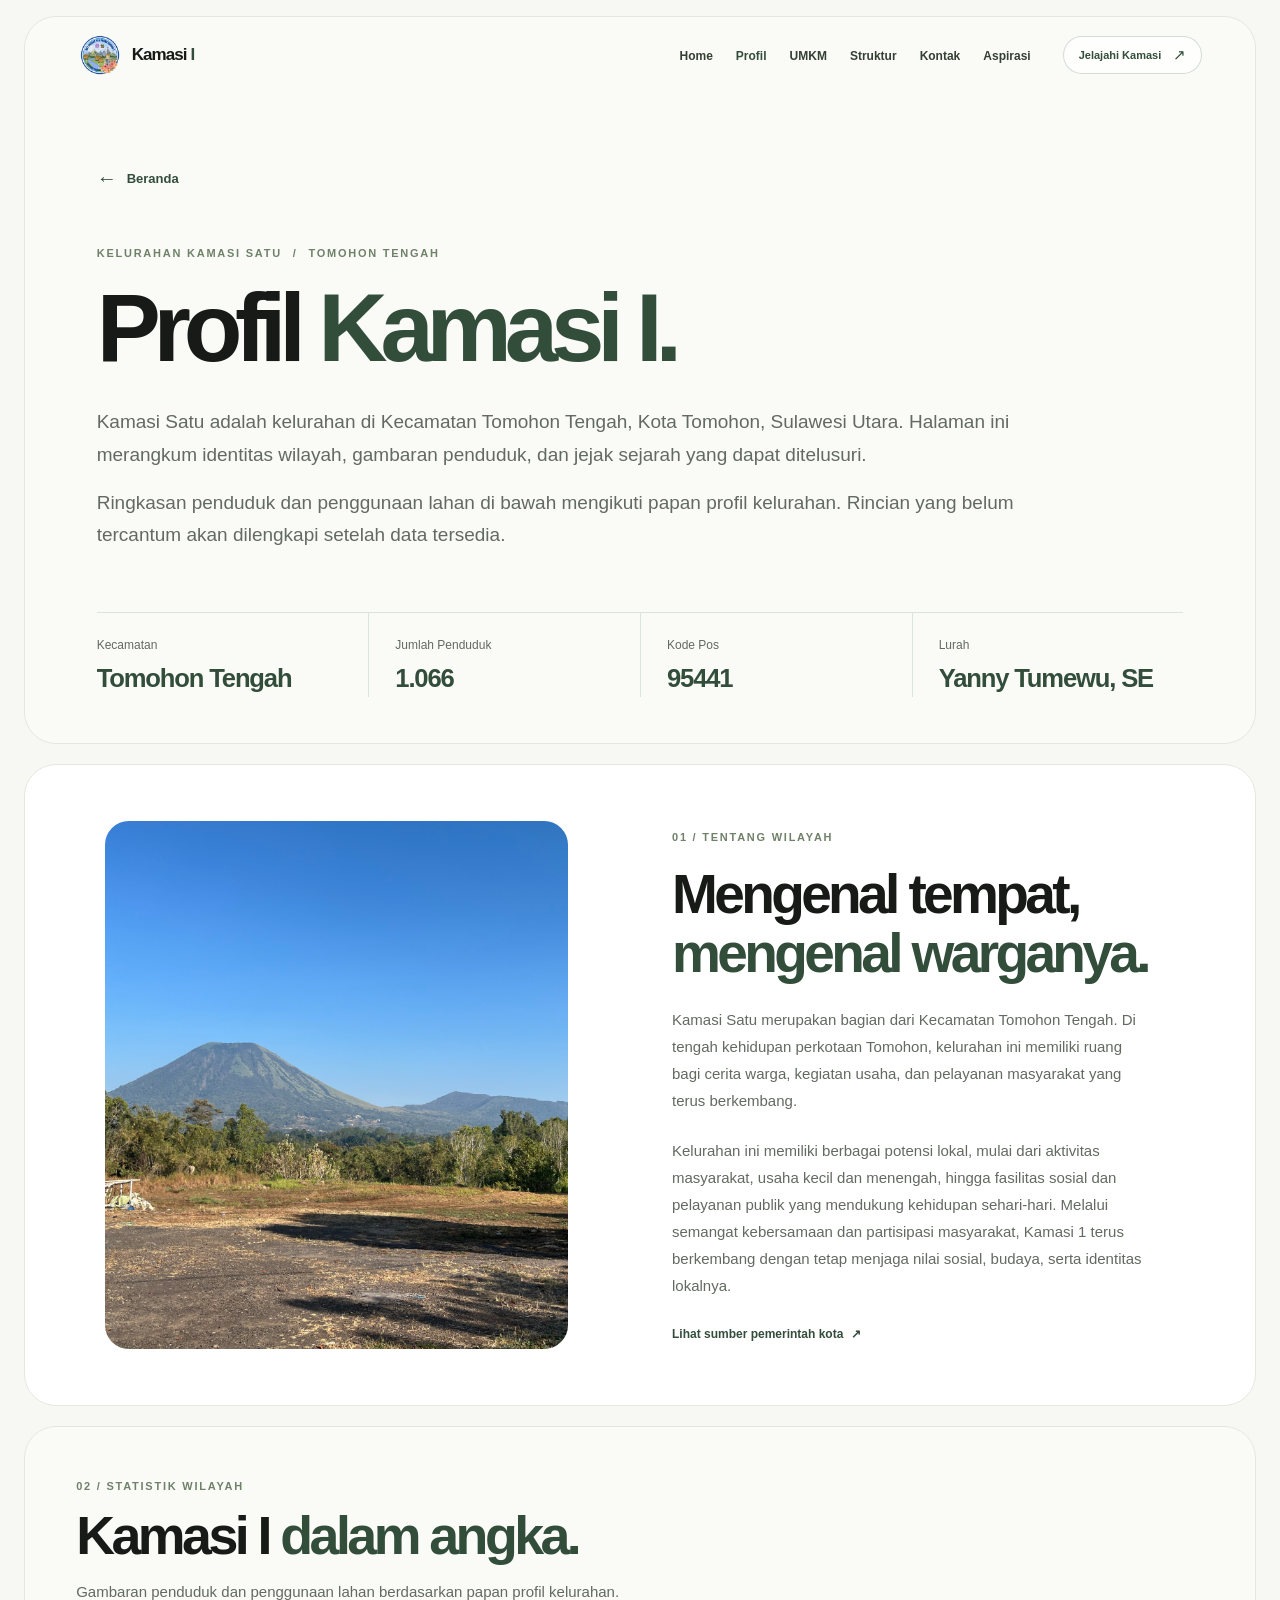
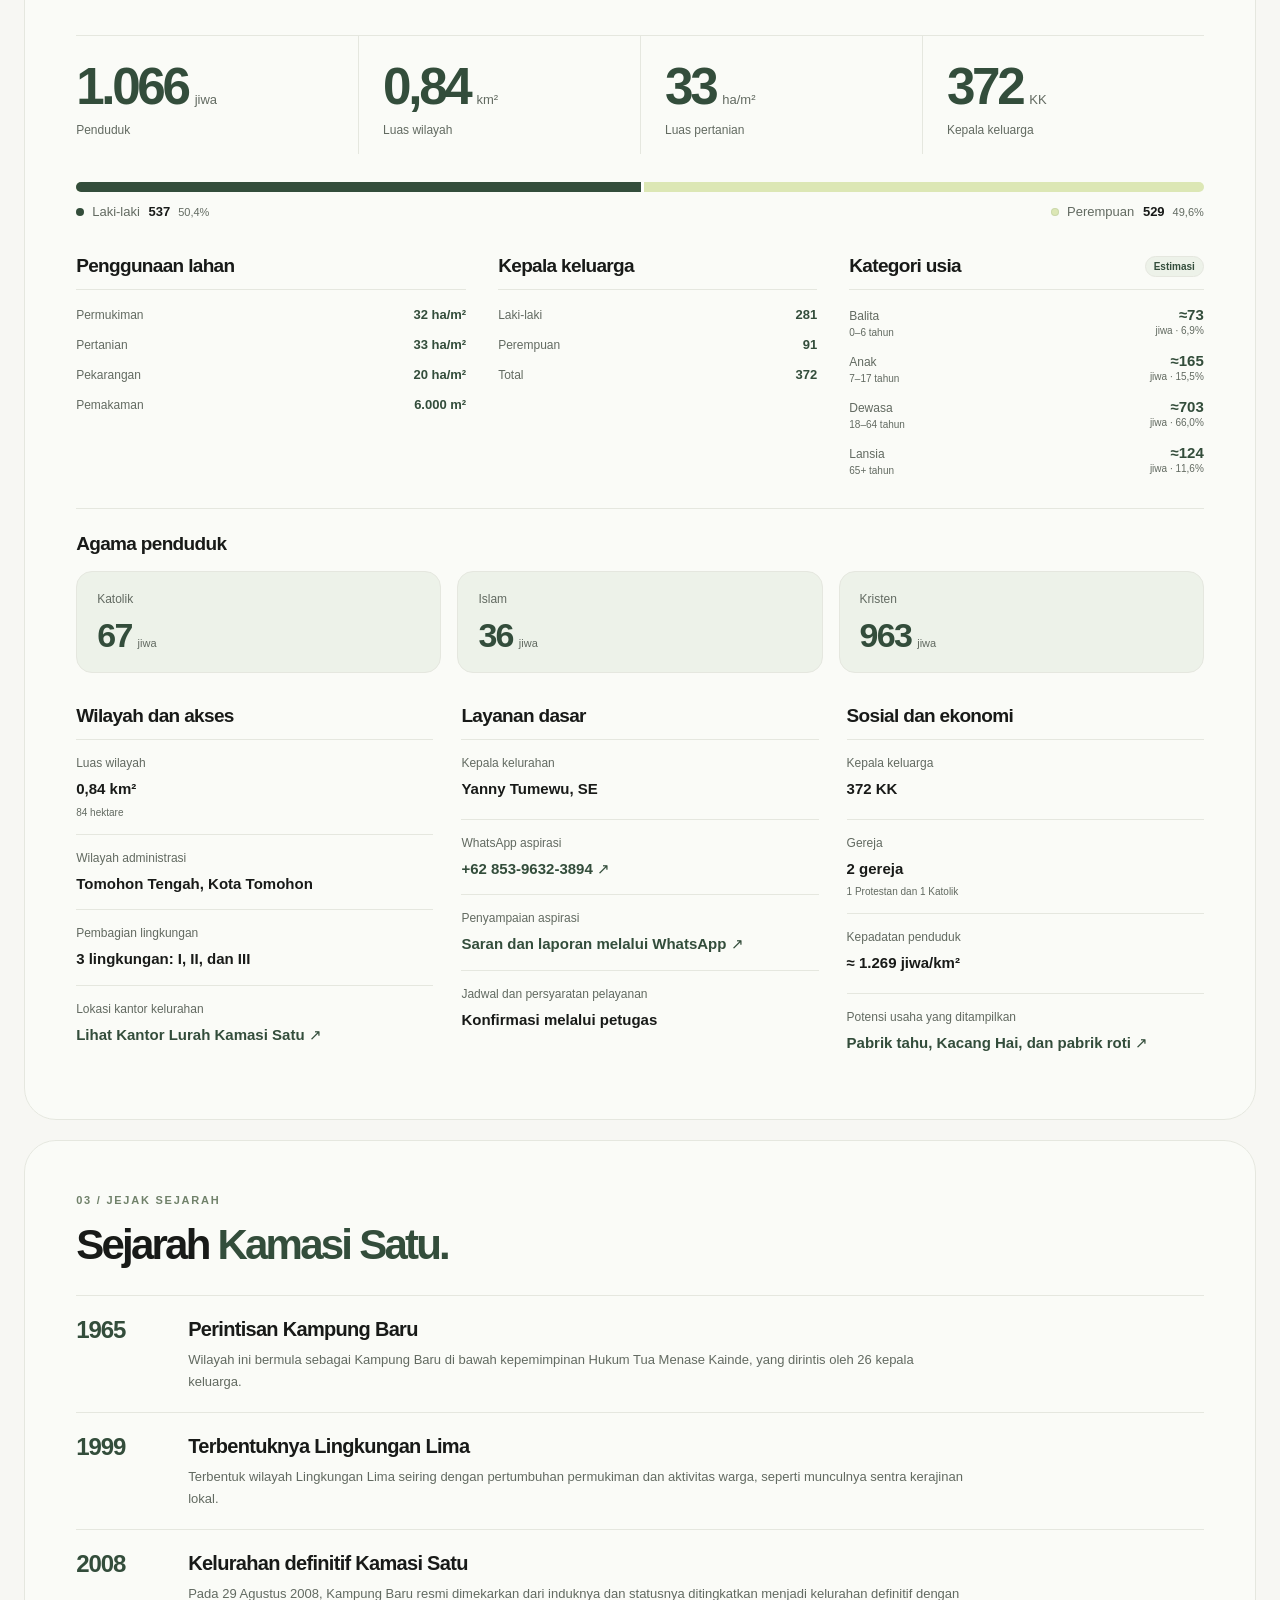
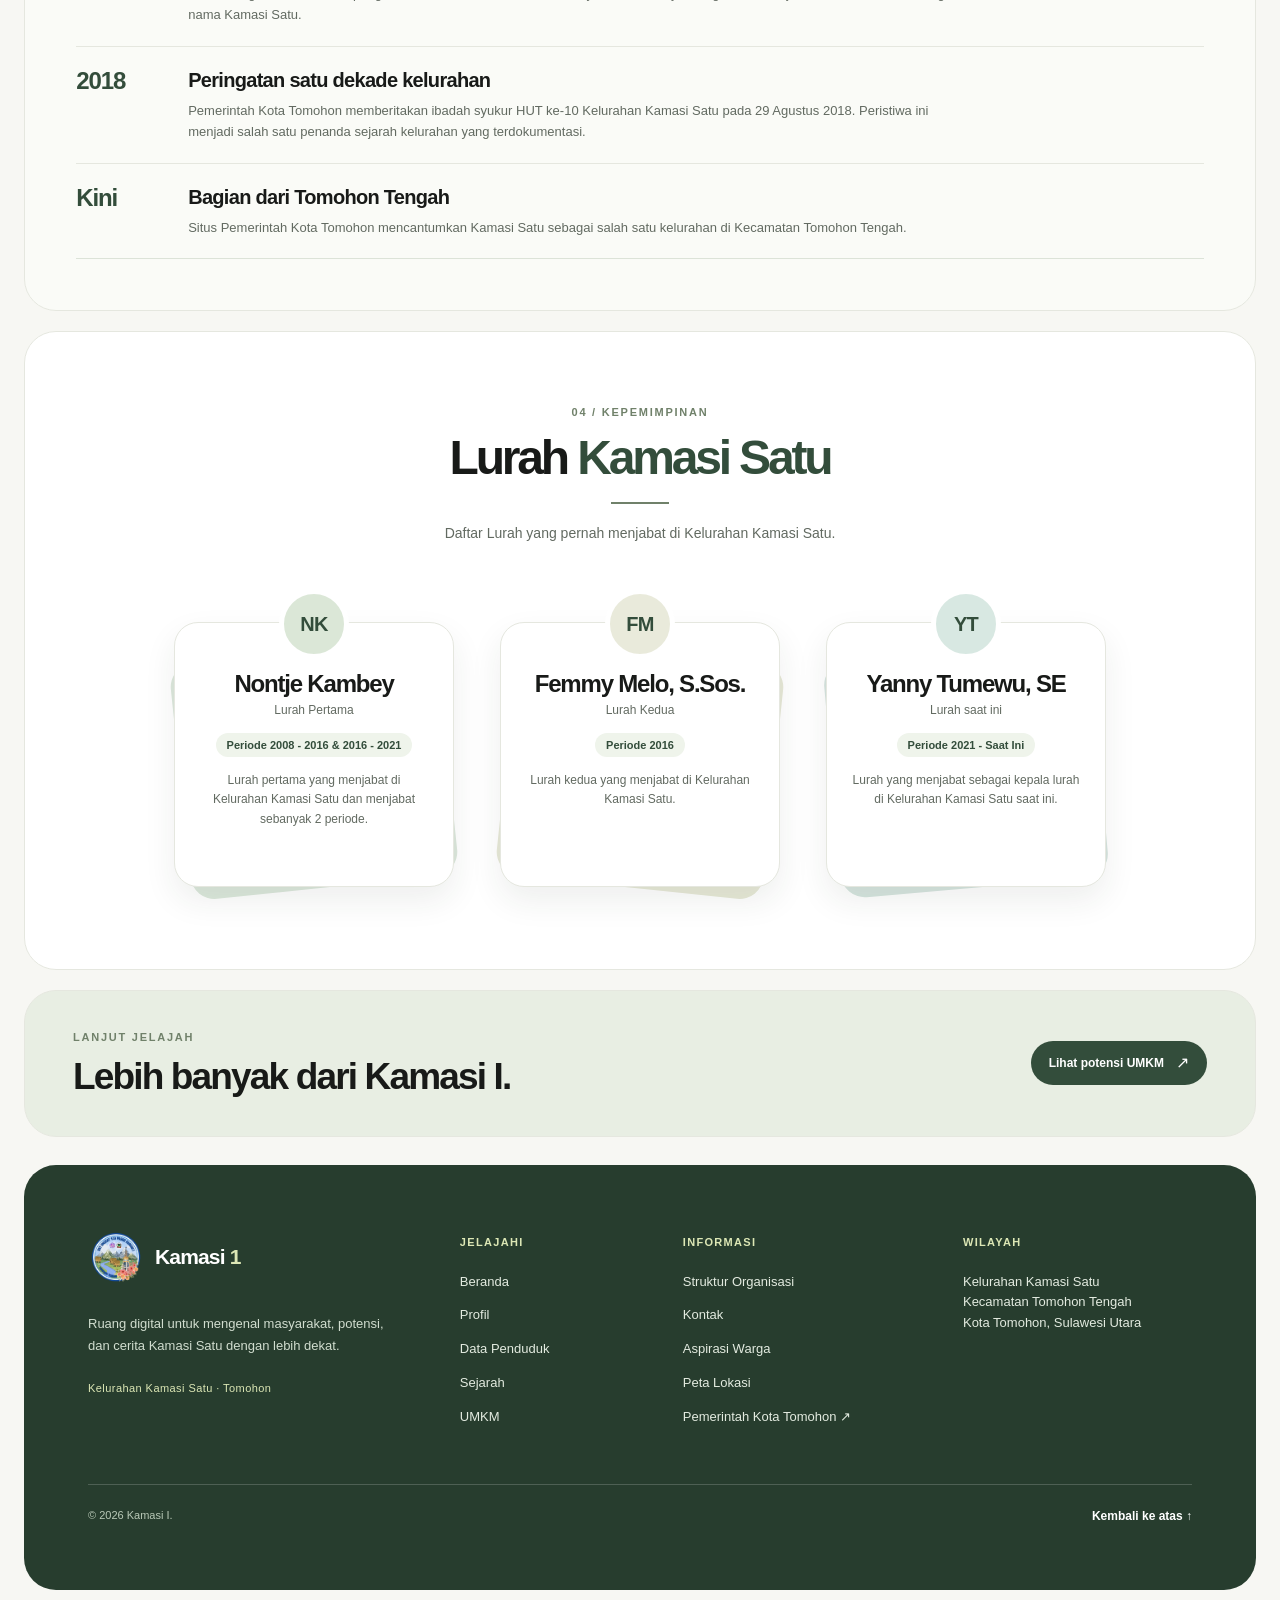
==== commit 1e4fa968: "update periode lurah" ====
--- a/profile.html
+++ b/profile.html
@@ -251,7 +251,7 @@
               <span class="profile-page__leader-avatar" aria-hidden="true">NK</span>
               <h3>Nontje Kambey</h3>
               <p class="profile-page__leader-role">Lurah Pertama</p>
-              <p class="profile-page__leader-period">Periode <time datetime="2008">2008 - 2015 & 2016</time></p>
+              <p class="profile-page__leader-period">Periode <time datetime="2008">2008 - 2016 & 2016 - 2021</time></p>
               <p class="profile-page__leader-description">Lurah pertama yang menjabat di Kelurahan Kamasi Satu dan menjabat sebanyak 2 periode.</p>
             </article>
           </li>
@@ -260,7 +260,7 @@
               <span class="profile-page__leader-avatar" aria-hidden="true">FM</span>
               <h3>Femmy Melo, S.Sos.</h3>
               <p class="profile-page__leader-role">Lurah Kedua</p>
-              <p class="profile-page__leader-period">Periode <time datetime="2016">2015</time></p>
+              <p class="profile-page__leader-period">Periode <time datetime="2016">2016</time></p>
               <p class="profile-page__leader-description">Lurah kedua yang menjabat di Kelurahan Kamasi Satu.</p>
             </article>
           </li>
@@ -269,7 +269,7 @@
               <span class="profile-page__leader-avatar" aria-hidden="true">YT</span>
               <h3>Yanny Tumewu, SE</h3>
               <p class="profile-page__leader-role">Lurah saat ini</p>
-              <p class="profile-page__leader-period">Periode<time datetime="2026-10"> 2016 - Saat Ini</time></p>
+              <p class="profile-page__leader-period">Periode<time datetime="2026-10"> 2021 - Saat Ini</time></p>
               <p class="profile-page__leader-description">Lurah yang menjabat sebagai kepala lurah di Kelurahan Kamasi Satu saat ini.</p>
             </article>
           </li>
